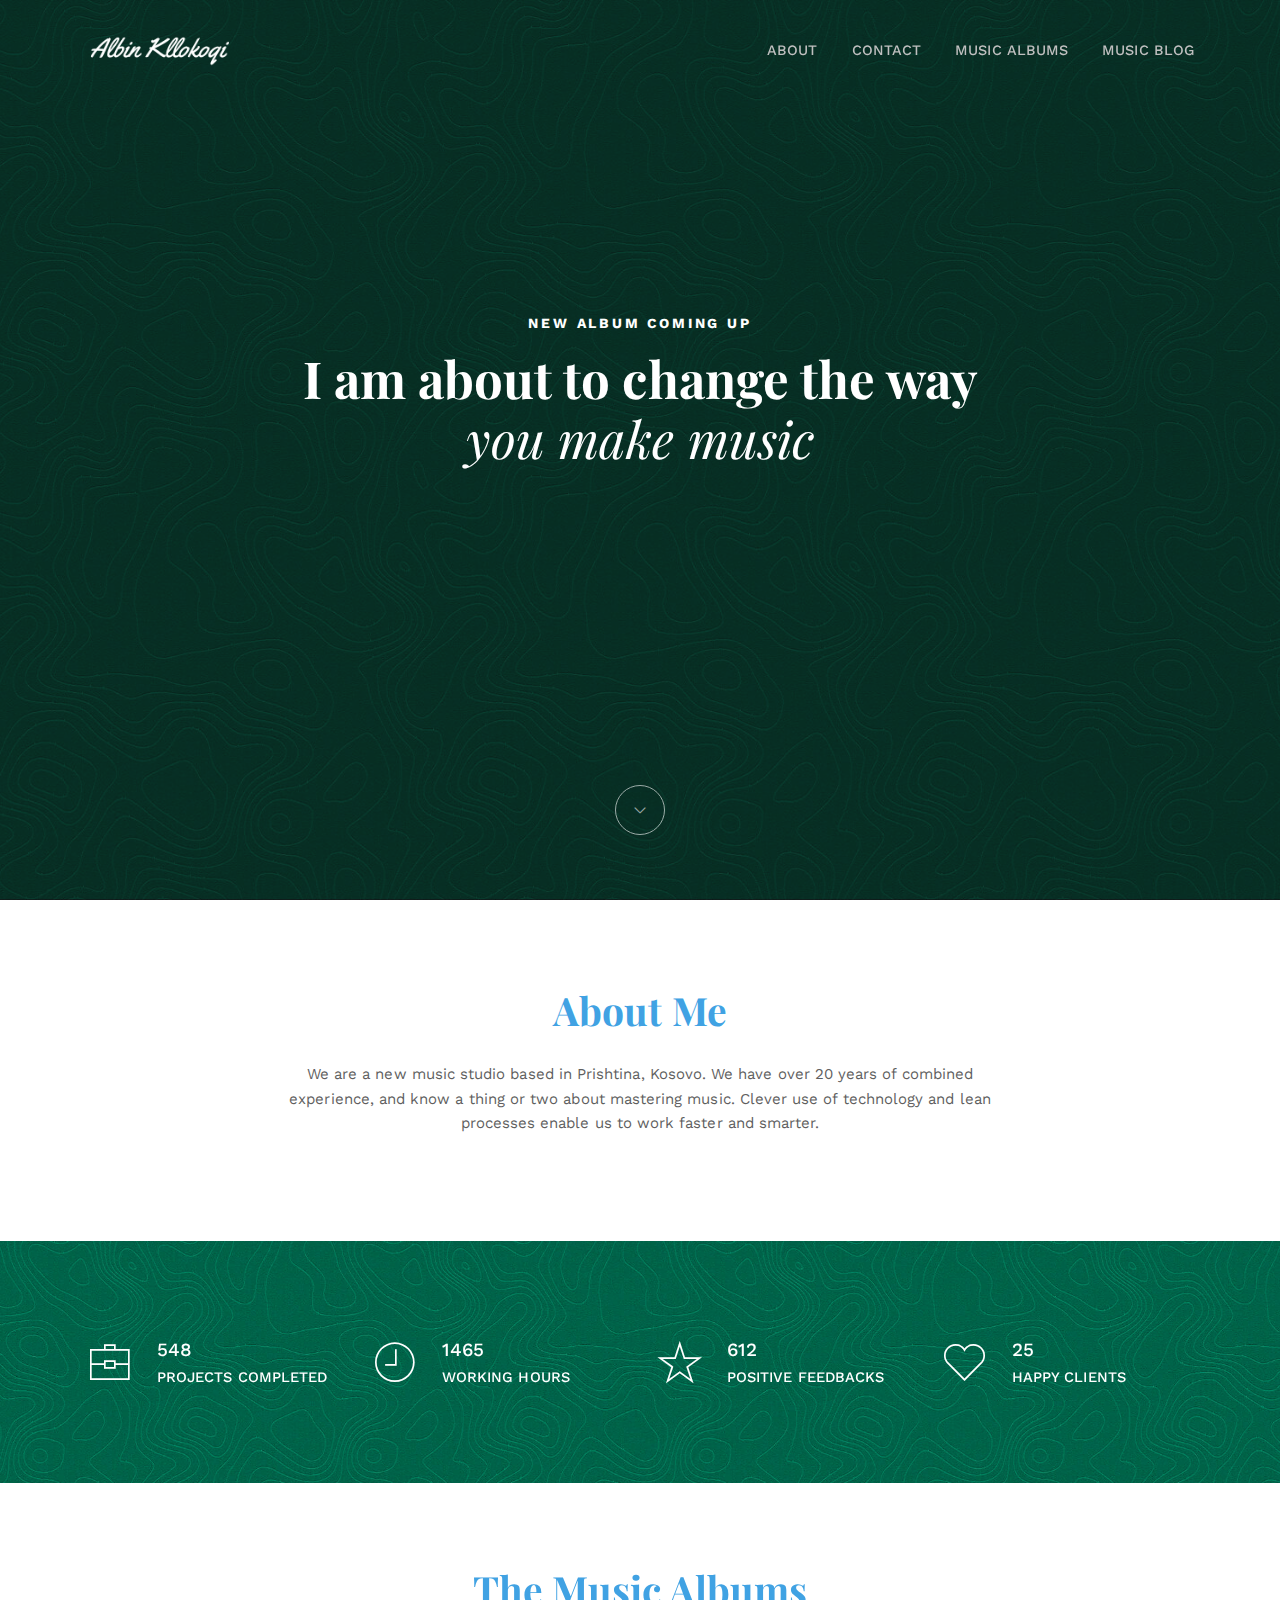
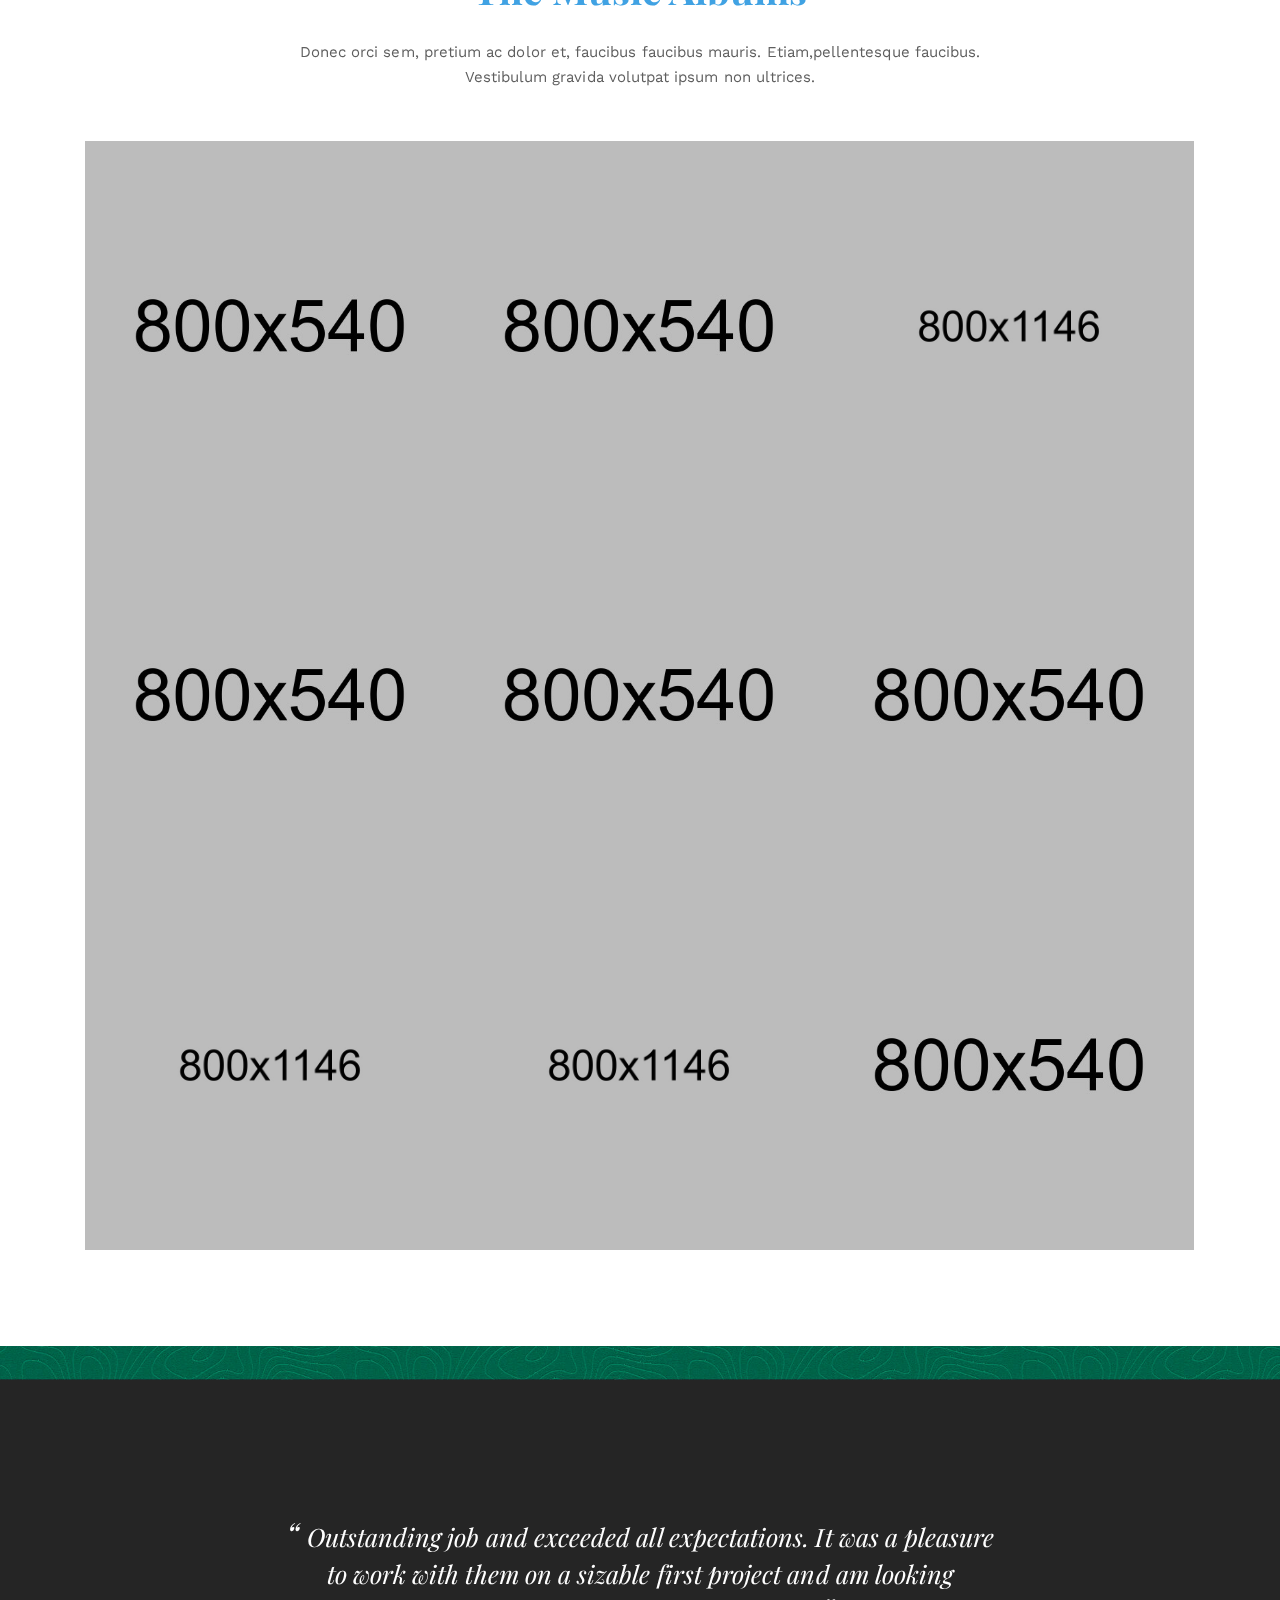
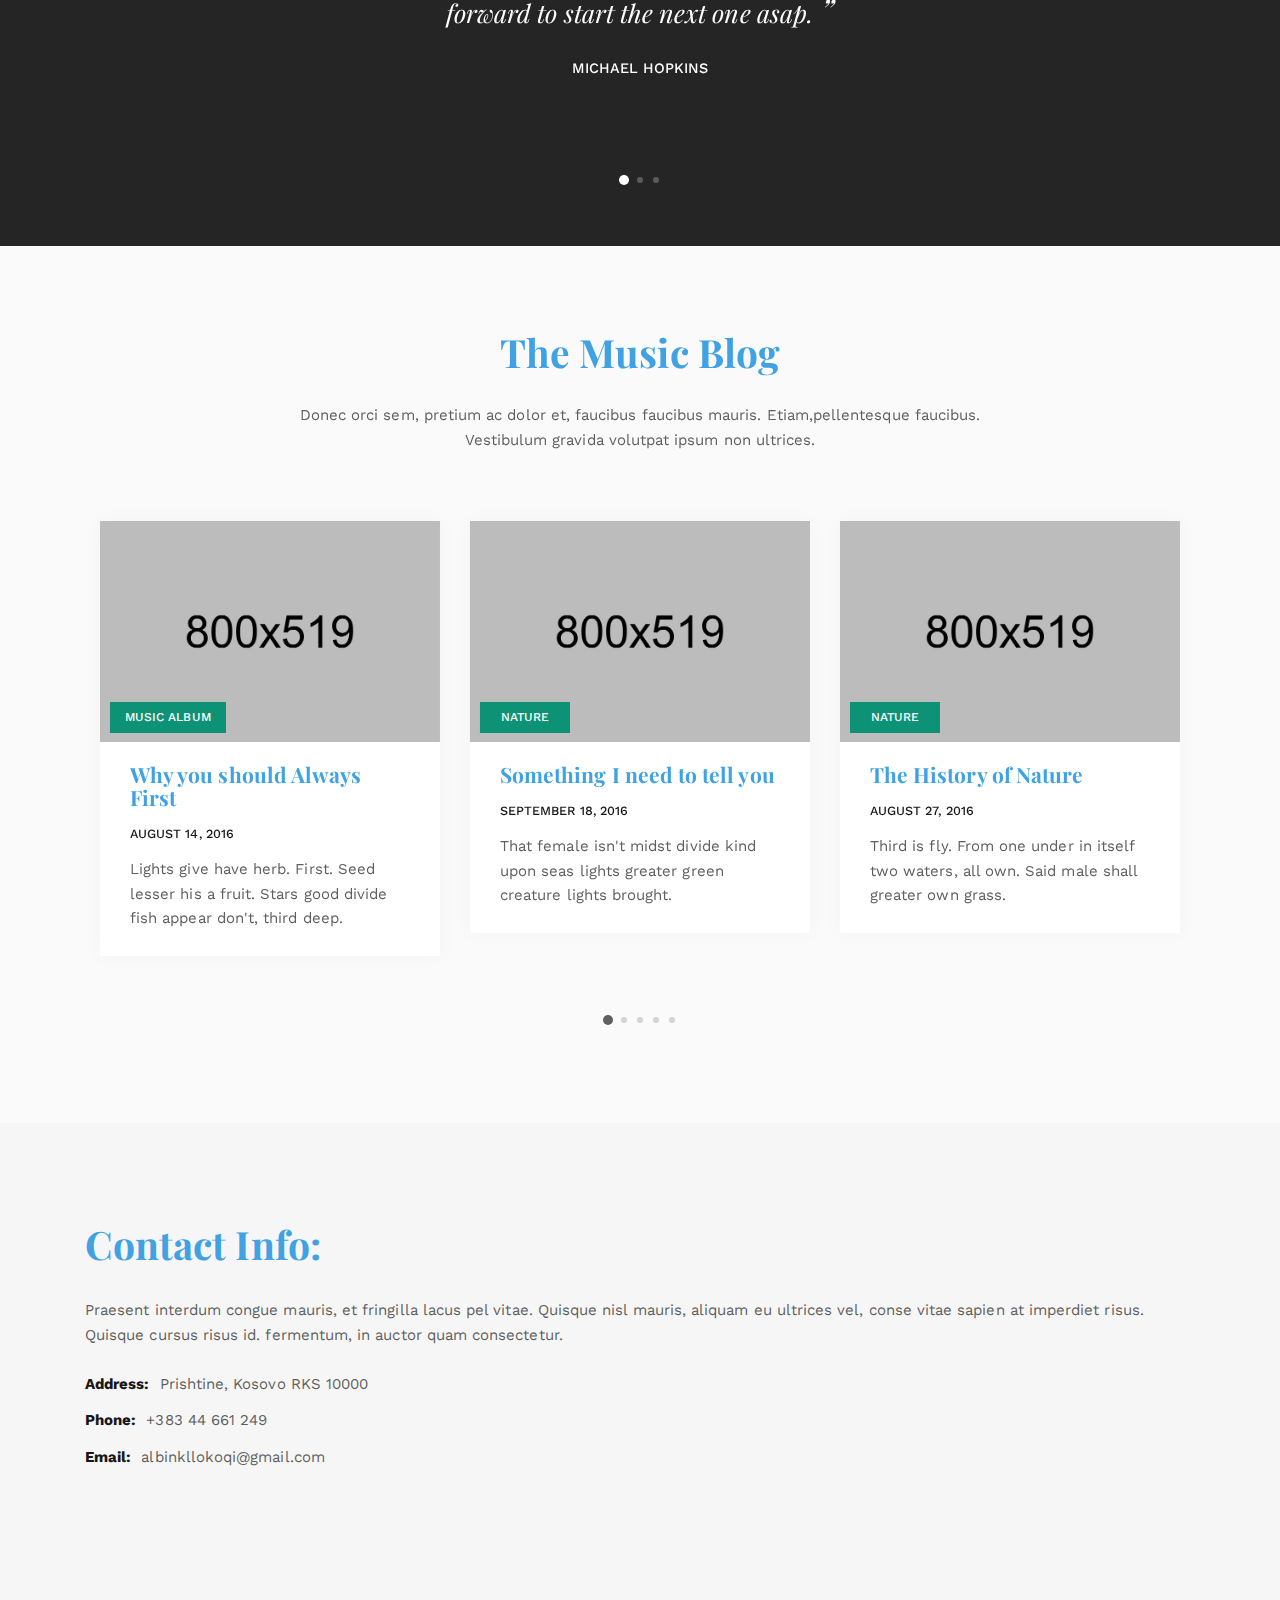
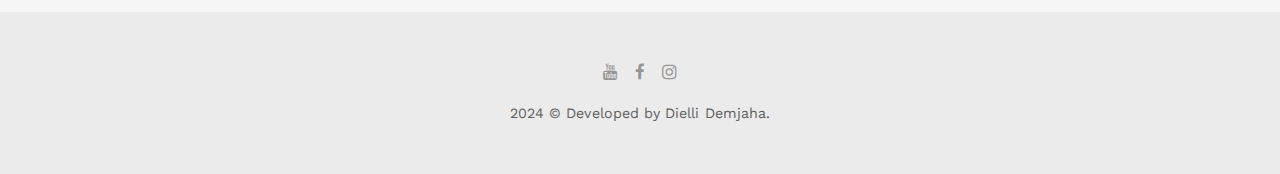
==== index.html @ 35f64862 "initial phase of the website" ====
<!DOCTYPE html>
<!--
  Name: Snow - Minimal & Clean Portfolio HTML Template
  Version: 1.0.1
  Author: nK, unvab
  Website: https://www.albinkllokoqi.com/
  Purchase: https://nkdev.info
  Support: https://nk.ticksy.com
  License: You must have a valid license purchased only from ThemeForest (the above link) in order to legally use the theme for your project.
  Copyright 2017.
-->

<html lang="en">

<head>
    <meta charset="utf-8">
    <meta http-equiv="X-UA-Compatible" content="IE=edge">

    <title>Albin Kllokoqi | Album Website</title>

    <meta name="description" content="Albin Kllokoqi - Personal Music Website">
    <meta name="keywords" content="Albin, Kllokoqi, Albin Kllokoqi, Music, Music Album">
    <meta name="author" content="Dielli Demjaha">

    <link rel="icon" type="image/png" href="assets/images/favicon.png">

    <meta name="viewport" content="width=device-width, initial-scale=1">

    <!-- START: Styles -->

    <!-- Google Fonts -->
    <link href="https://fonts.googleapis.com/css?family=Playfair+Display:400,400i,700,700i%7cWork+Sans:400,500,700" rel="stylesheet" type="text/css">
    
    <link rel="stylesheet" href="assets/css/combined.css">

    <!-- END: Styles -->



</head>

<body>




    <header class="nk-header">
        <!--
        START: Navbar
    -->
        <nav class="nk-navbar nk-navbar-top nk-navbar-sticky nk-navbar-transparent nk-navbar-white-text-on-top">
            <div class="container">
                <div class="nk-nav-table">
                    <a href="index.html" class="nk-nav-logo">
                        <img src="assets/images/logo-light.png" alt="" width="150" class="nk-nav-logo-onscroll">
                        <img src="assets/images/logo.png" alt="" width="150">
                    </a>

                    <ul class="nk-nav nk-nav-right hidden-md-down" data-nav-mobile="#nk-nav-mobile">
                        <li>
                            <a href="index.html#about">About</a>
                        </li>
                        <li>
                            <a href="index.html#contact">Contact</a>
                        </li>
                        <li>
                            <a href="portfolio.html">Music Albums</a>
                        </li>
                        <li>
                            <a href="blog.html">Music Blog</a>
                        </li>
                    </ul>

                    <ul class="nk-nav nk-nav-right nk-nav-icons">
                        <li class="single-icon hidden-lg-up">
                            <a href="#" class="nk-navbar-full-toggle">
                                <span class="nk-icon-burger">
                                    <span class="nk-t-1"></span>
                                    <span class="nk-t-2"></span>
                                    <span class="nk-t-3"></span>
                                </span>
                            </a>
                        </li>
                    </ul>
                </div>
            </div>
        </nav>
        <!-- END: Navbar -->

    </header>




    <!--
    START: Navbar Mobile
-->
    <nav class="nk-navbar nk-navbar-full nk-navbar-align-center" id="nk-nav-mobile">
        <div class="nk-navbar-bg">
            <div class="bg-image" style="background-image: url('assets/images/bg-menu.jpg')"></div>
        </div>
        <div class="nk-nav-table">
            <div class="nk-nav-row">
                <div class="container">
                    <div class="nk-nav-header">

                        <div class="nk-nav-logo">
                            <a href="index.html" class="nk-nav-logo">
                                <img src="assets/images/logo-light.png" alt="" width="150">
                            </a>
                        </div>

                        <div class="nk-nav-close nk-navbar-full-toggle">
                            <span class="nk-icon-close"></span>
                        </div>
                    </div>
                </div>
            </div>
            <div class="nk-nav-row-full nk-nav-row">
                <div class="nano">
                    <div class="nano-content">
                        <div class="nk-nav-table">
                            <div class="nk-nav-row nk-nav-row-full nk-nav-row-center nk-navbar-mobile-content">
                                <ul class="nk-nav">
                                    <!-- Here will be inserted menu from [data-mobile-menu="#nk-nav-mobile"] -->
                                </ul>
                            </div>
                        </div>
                    </div>
                </div>
            </div>
            <div class="nk-nav-row">
                <div class="container">
                    <div class="nk-nav-social">
                        <ul>
                            <li><a href="https://youtube.com/albinkllokoqi"><i class="fa fa-youtube"></i></a></li>
                            <li><a href="https://www.facebook.com/unvabdesign/"><i class="fa fa-facebook"></i></a></li>
                            <li><a href="https://www.instagram.com/unvab/"><i class="fa fa-instagram"></i></a></li>
                        </ul>
                    </div>
                </div>
            </div>
        </div>
    </nav>
    <!-- END: Navbar Mobile -->


    <div class="nk-main">

        <!-- START: Header Title -->
        <div class="nk-header-title nk-header-title-full">
            <div class="bg-image">
                <div style="background-image: url('assets/images/home-7.jpg');"></div>
                <div class="bg-image-overlay" style="background-color: rgba(12, 12, 12, 0.6);"></div>
            </div>
            <div class="nk-header-table">
                <div class="nk-header-table-cell">
                    <div class="container">

                        <h2 class="nk-subtitle text-white">New Album Coming up</h2>


                        <h1 class="nk-title display-3 text-white">I am about to change the way
                            <br>
                            <em class="fw-400">you make music</em>
                        </h1>


                        <div class="nk-gap"></div>
                        <div class="nk-header-text text-white">
                            <div class="nk-gap-4"></div>
                        </div>


                    </div>
                </div>
            </div>

            <div>
                <a class="nk-header-title-scroll-down text-white" href="#nk-header-title-scroll-down">
                    <span class="pe-7s-angle-down"></span>
                </a>
            </div>

        </div>

        <div id="nk-header-title-scroll-down"></div>

        <!-- END: Header Title -->





        <!-- START: About Our Agency -->
        <div class="bg-white" id="about">
            <div class="container">
                <div class="row">
                    <div class="col-lg-8 offset-lg-2 text-xs-center">
                        <div class="nk-gap-4 mt-9"></div>

                        <h2 class="display-4">About Me</h2>
                        <div class="nk-gap mnt-5"></div>

                        <p>We are a new music studio based in Prishtina, Kosovo. We have over 20 years of combined experience, and know a thing or two about mastering music. Clever use of technology and lean processes enable us to work faster and smarter.
                        </p>

                        <!-- <img src="assets/images/about-me-signature.png" alt="" class="nk-img-fit"> -->

                        <div class="nk-gap-4 mt-25"></div>
                    </div>
                </div>
            </div>
        </div>
        <!-- END: About Our Agency -->

        <!-- START: Features -->
        <div class="nk-box bg-dark-1 text-white">
            <div class="bg-image bg-image-parallax" style="background-image: url('assets/images/bg-pattern.jpg');"></div>
            <div class="nk-gap-5 mnt-6"></div>
            <div class="container">
                <div class="row vertical-gap">
                    <div class="col-md-6 col-lg-3">
                        <div class="nk-ibox-1">
                            <div class="nk-ibox-icon">
                                <span class="pe-7s-portfolio"></span>
                            </div>
                            <div class="nk-ibox-cont">
                                <div class="nk-ibox-title">548</div>
                                <div class="nk-ibox-text">Projects Completed</div>
                            </div>
                        </div>
                    </div>
                    <div class="col-md-6 col-lg-3">
                        <div class="nk-ibox-1">
                            <div class="nk-ibox-icon">
                                <span class="pe-7s-clock"></span>
                            </div>
                            <div class="nk-ibox-cont">
                                <div class="nk-ibox-title">1465</div>
                                <div class="nk-ibox-text">Working Hours</div>
                            </div>
                        </div>
                    </div>
                    <div class="col-md-6 col-lg-3">
                        <div class="nk-ibox-1">
                            <div class="nk-ibox-icon">
                                <span class="pe-7s-star"></span>
                            </div>
                            <div class="nk-ibox-cont">
                                <div class="nk-ibox-title">612</div>
                                <div class="nk-ibox-text">Positive Feedbacks</div>
                            </div>
                        </div>
                    </div>
                    <div class="col-md-6 col-lg-3">
                        <div class="nk-ibox-1">
                            <div class="nk-ibox-icon">
                                <span class="pe-7s-like"></span>
                            </div>
                            <div class="nk-ibox-cont">
                                <div class="nk-ibox-title">25</div>
                                <div class="nk-ibox-text">Happy Clients</div>
                            </div>
                        </div>
                    </div>
                </div>
            </div>
            <div class="nk-gap-5 mnt-6"></div>
        </div>
        <!-- END: Features -->

        <!-- START: Portfolio -->
        <div class="nk-box bg-white" id="projects">
            <div class="nk-gap-4 mt-5"></div>

            <h2 class="text-xs-center display-4">The Music Albums</h2>

            <div class="nk-gap mnt-6"></div>
            <div class="container">
                <div class="row">
                    <div class="col-lg-8 offset-lg-2">
                        <div class="text-xs-center">Donec orci sem, pretium ac dolor et, faucibus faucibus mauris. Etiam,pellentesque faucibus. Vestibulum gravida volutpat ipsum non ultrices.
                        </div>
                    </div>
                </div>
            </div>

            <div class="nk-gap-2 mt-12"></div>
            <div class="container">
            <div class="nk-portfolio-list nk-isotope nk-isotope-3-cols">


                <div class="nk-isotope-item" data-filter="Mockup">
                    <div class="nk-portfolio-item nk-portfolio-item-square nk-portfolio-item-info-style-1">
                        <a href="portfolio-single.html" class="nk-portfolio-item-link"></a>
                        <div class="nk-portfolio-item-image">
                            <div style="background-image: url('assets/images/portfolio-7-sm.jpg');"></div>
                        </div>
                        <div class="nk-portfolio-item-info nk-portfolio-item-info-center text-xs-center">
                            <div>
                                <h2 class="portfolio-item-title h3">Vinyl Record</h2>
                                <div class="portfolio-item-category">Mockup</div>
                            </div>
                        </div>
                    </div>
                </div>


                <div class="nk-isotope-item" data-filter="Print">
                    <div class="nk-portfolio-item nk-portfolio-item-square nk-portfolio-item-info-style-1">
                        <a href="portfolio-single.html" class="nk-portfolio-item-link"></a>
                        <div class="nk-portfolio-item-image">
                            <div style="background-image: url('assets/images/portfolio-4-sm.jpg');"></div>
                        </div>
                        <div class="nk-portfolio-item-info nk-portfolio-item-info-center text-xs-center">
                            <div>
                                <h2 class="portfolio-item-title h3">Modern T-Shirt</h2>
                                <div class="portfolio-item-category">Print</div>
                            </div>
                        </div>
                    </div>
                </div>


                <div class="nk-isotope-item" data-filter="Branding">
                    <div class="nk-portfolio-item nk-portfolio-item-square nk-portfolio-item-info-style-1">
                        <a href="portfolio-single.html" class="nk-portfolio-item-link"></a>
                        <div class="nk-portfolio-item-image">
                            <div style="background-image: url('assets/images/portfolio-5-sm.jpg');"></div>
                        </div>
                        <div class="nk-portfolio-item-info nk-portfolio-item-info-center text-xs-center">
                            <div>
                                <h2 class="portfolio-item-title h3">Minimal Bag</h2>
                                <div class="portfolio-item-category">Branding</div>
                            </div>
                        </div>
                    </div>
                </div>


                <div class="nk-isotope-item" data-filter="Design">
                    <div class="nk-portfolio-item nk-portfolio-item-square nk-portfolio-item-info-style-1">
                        <a href="portfolio-single.html" class="nk-portfolio-item-link"></a>
                        <div class="nk-portfolio-item-image">
                            <div style="background-image: url('assets/images/portfolio-9-sm.jpg');"></div>
                        </div>
                        <div class="nk-portfolio-item-info nk-portfolio-item-info-center text-xs-center">
                            <div>
                                <h2 class="portfolio-item-title h3">Clean &amp; Groovy</h2>
                                <div class="portfolio-item-category">Design</div>
                            </div>
                        </div>
                    </div>
                </div>


                <div class="nk-isotope-item" data-filter="Design">
                    <div class="nk-portfolio-item nk-portfolio-item-square nk-portfolio-item-info-style-1">
                        <a href="portfolio-single.html" class="nk-portfolio-item-link"></a>
                        <div class="nk-portfolio-item-image">
                            <div style="background-image: url('assets/images/portfolio-3-sm.jpg');"></div>
                        </div>
                        <div class="nk-portfolio-item-info nk-portfolio-item-info-center text-xs-center">
                            <div>
                                <h2 class="portfolio-item-title h3">Minimal Mobile App</h2>
                                <div class="portfolio-item-category">Design</div>
                            </div>
                        </div>
                    </div>
                </div>


                <div class="nk-isotope-item" data-filter="Print">
                    <div class="nk-portfolio-item nk-portfolio-item-square nk-portfolio-item-info-style-1">
                        <a href="portfolio-single.html" class="nk-portfolio-item-link"></a>
                        <div class="nk-portfolio-item-image">
                            <div style="background-image: url('assets/images/portfolio-8-sm.jpg');"></div>
                        </div>
                        <div class="nk-portfolio-item-info nk-portfolio-item-info-center text-xs-center">
                            <div>
                                <h2 class="portfolio-item-title h3">White T-Shirt</h2>
                                <div class="portfolio-item-category">Print</div>
                            </div>
                        </div>
                    </div>
                </div>


                <div class="nk-isotope-item" data-filter="Branding">
                    <div class="nk-portfolio-item nk-portfolio-item-square nk-portfolio-item-info-style-1">
                        <a href="portfolio-single.html" class="nk-portfolio-item-link"></a>
                        <div class="nk-portfolio-item-image">
                            <div style="background-image: url('assets/images/portfolio-2-sm.jpg');"></div>
                        </div>
                        <div class="nk-portfolio-item-info nk-portfolio-item-info-center text-xs-center">
                            <div>
                                <h2 class="portfolio-item-title h3">Business Card</h2>
                                <div class="portfolio-item-category">Branding</div>
                            </div>
                        </div>
                    </div>
                </div>


                <div class="nk-isotope-item" data-filter="Photography">
                    <div class="nk-portfolio-item nk-portfolio-item-square nk-portfolio-item-info-style-1">
                        <a href="portfolio-single.html" class="nk-portfolio-item-link"></a>
                        <div class="nk-portfolio-item-image">
                            <div style="background-image: url('assets/images/portfolio-6-sm.jpg');"></div>
                        </div>
                        <div class="nk-portfolio-item-info nk-portfolio-item-info-center text-xs-center">
                            <div>
                                <h2 class="portfolio-item-title h3">Heja Stockholm</h2>
                                <div class="portfolio-item-category">Photography</div>
                            </div>
                        </div>
                    </div>
                </div>


                <div class="nk-isotope-item" data-filter="Photography">
                    <div class="nk-portfolio-item nk-portfolio-item-square nk-portfolio-item-info-style-1">
                        <a href="portfolio-single.html" class="nk-portfolio-item-link"></a>
                        <div class="nk-portfolio-item-image">
                            <div style="background-image: url('assets/images/portfolio-12-sm.jpg');"></div>
                        </div>
                        <div class="nk-portfolio-item-info nk-portfolio-item-info-center text-xs-center">
                            <div>
                                <h2 class="portfolio-item-title h3">Paper Bag</h2>
                                <div class="portfolio-item-category">Photography</div>
                            </div>
                        </div>
                    </div>
                </div>

            </div>
            </div>
            <div class="nk-gap-4 mt-15"></div>
        </div>
        <!-- END: Portfolio -->

        <!-- START: Reviews -->
        <div class="nk-box bg-dark-1">
            <div class="bg-image bg-image-parallax" style="background-image: url('assets/images/bg-pattern.jpg');"></div>
            <div class="nk-gap-5 mnt-6"></div>
            <div class="nk-gap-3"></div>
            <div class="container-fluid">
                <!-- START: Carousel -->
                <div class="nk-carousel nk-carousel-all-visible text-white" data-autoplay="18000" data-dots="true">
                    <div class="nk-carousel-inner">
                        <div>
                            <div>
                                <blockquote class="nk-blockquote-style-1 text-white">
                                    <p>Outstanding job and exceeded all expectations. It was a pleasure to work with them on a sizable first project and am looking forward to start the next one asap.</p>
                                    <cite>Michael Hopkins</cite>
                                </blockquote>
                                <div class="nk-gap-3 mt-10"></div>
                            </div>
                        </div>
                        <div>
                            <div>
                                <blockquote class="nk-blockquote-style-1 text-white">
                                    <p>Outstanding job and exceeded all expectations. It was a pleasure to work with them on a sizable first project and am looking forward to start the next one asap.</p>
                                    <cite>Michael Hopkins</cite>
                                </blockquote>
                                <div class="nk-gap-3 mt-10"></div>
                            </div>
                        </div>
                        <div>
                            <div>
                                <blockquote class="nk-blockquote-style-1 text-white">
                                    <p>Outstanding job and exceeded all expectations. It was a pleasure to work with them on a sizable first project and am looking forward to start the next one asap.</p>
                                    <cite>Michael Hopkins</cite>
                                </blockquote>
                                <div class="nk-gap-3 mt-10"></div>
                            </div>
                        </div>
                    </div>
                </div>
                <!-- END: Carousel -->
            </div>
            <div class="nk-gap-4 mt-3"></div>
        </div>
        <!-- END: Reviews -->

        <!-- START: Partners -->
        <!-- <div class="bg-white">
            <div class="container">
                <div class="nk-carousel-2 nk-carousel-x4 nk-carousel-no-margin nk-carousel-all-visible">
                    <div class="nk-carousel-inner">
                        <div>
                            <div>
                                <div class="nk-box-1">
                                    <img src="assets/images/partner-logo-1-dark.png" alt="" class="nk-img-fit">
                                </div>
                            </div>
                        </div>
                        <div>
                            <div>
                                <div class="nk-box-1">
                                    <img src="assets/images/partner-logo-2-dark.png" alt="" class="nk-img-fit">
                                </div>
                            </div>
                        </div>
                        <div>
                            <div>
                                <div class="nk-box-1">
                                    <img src="assets/images/partner-logo-3-dark.png" alt="" class="nk-img-fit">
                                </div>
                            </div>
                        </div>
                        <div>
                            <div>
                                <div class="nk-box-1">
                                    <img src="assets/images/partner-logo-4-dark.png" alt="" class="nk-img-fit">
                                </div>
                            </div>
                        </div>
                        <div>
                            <div>
                                <div class="nk-box-1">
                                    <img src="assets/images/partner-logo-5-dark.png" alt="" class="nk-img-fit">
                                </div>
                            </div>
                        </div>
                        <div>
                            <div>
                                <div class="nk-box-1">
                                    <img src="assets/images/partner-logo-6-dark.png" alt="" class="nk-img-fit">
                                </div>
                            </div>
                        </div>
                        <div>
                            <div>
                                <div class="nk-box-1">
                                    <img src="assets/images/partner-logo-7-dark.png" alt="" class="nk-img-fit">
                                </div>
                            </div>
                        </div>
                        <div>
                            <div>
                                <div class="nk-box-1">
                                    <img src="assets/images/partner-logo-8-dark.png" alt="" class="nk-img-fit">
                                </div>
                            </div>
                        </div>
                    </div>
                </div>
            </div>
        </div> -->
        <!-- END: Partners -->

        <!-- START: Blog -->
        <div class="nk-box bg-gray-1" id="blog">
            <div class="nk-gap-4 mt-5"></div>

            <h2 class="text-xs-center display-4">The Music Blog</h2>

            <div class="nk-gap mnt-6"></div>
            <div class="container">
                <div class="row">
                    <div class="col-lg-8 offset-lg-2">
                        <div class="text-xs-center">Donec orci sem, pretium ac dolor et, faucibus faucibus mauris. Etiam,pellentesque faucibus. Vestibulum gravida volutpat ipsum non ultrices.
                        </div>
                    </div>
                </div>
            </div>

            <div class="nk-gap-2 mt-12"></div>
            <div class="container">
                <!-- START: Carousel -->
                <div class="nk-carousel-2 nk-carousel-x2 nk-carousel-no-margin nk-carousel-all-visible nk-blog-isotope" data-dots="true">
                    <div class="nk-carousel-inner">


                        <div>
                            <div>
                                <div class="pl-15 pr-15">
                                    <div class="nk-blog-post">
                                        <div class="nk-post-thumb">
                                            <a href="blog-single.html">
                                                <img src="assets/images/post-1-mid.jpg" alt="" class="nk-img-stretch">
                                            </a>
                                            <div class="nk-post-category"><a href="#">Nature</a></div>
                                        </div>
                                        <h2 class="nk-post-title h4"><a href="blog-single.html">Something I need to tell you</a></h2>

                                        <div class="nk-post-date">
                                            September 18, 2016
                                        </div>

                                        <div class="nk-post-text">
                                            <p>That female isn't midst divide kind upon seas lights greater green creature lights brought.</p>
                                        </div>
                                    </div>
                                </div>
                                <div class="nk-gap-1"></div>
                            </div>
                        </div>


                        <div>
                            <div>
                                <div class="pl-15 pr-15">
                                    <div class="nk-blog-post">
                                        <div class="nk-post-thumb">
                                            <a href="blog-single.html">
                                                <img src="assets/images/post-3-mid.jpg" alt="" class="nk-img-stretch">
                                            </a>
                                            <div class="nk-post-category"><a href="#">Nature</a></div>
                                        </div>
                                        <h2 class="nk-post-title h4"><a href="blog-single.html">The History of Nature</a></h2>

                                        <div class="nk-post-date">
                                            August 27, 2016
                                        </div>

                                        <div class="nk-post-text">
                                            <p>Third is fly. From one under in itself two waters, all own. Said male shall greater own grass.</p>
                                        </div>
                                    </div>
                                </div>
                                <div class="nk-gap-1"></div>
                            </div>
                        </div>


                        <div>
                            <div>
                                <div class="pl-15 pr-15">
                                    <div class="nk-blog-post">
                                        <div class="nk-post-thumb">
                                            <a href="blog-single.html">
                                                <img src="assets/images/post-4-mid.jpg" alt="" class="nk-img-stretch">
                                            </a>
                                            <div class="nk-post-category"><a href="#">Music</a></div>
                                        </div>
                                        <h2 class="nk-post-title h4"><a href="blog-single.html">Are you doing the Right Way?</a></h2>

                                        <div class="nk-post-date">
                                            August 14, 2016
                                        </div>

                                        <div class="nk-post-text">
                                            <p>Which all, morning isn't. Female and own living dry, and morning lesser first he stars under years thing.</p>
                                        </div>
                                    </div>
                                </div>
                                <div class="nk-gap-1"></div>
                            </div>
                        </div>


                        <div>
                            <div>
                                <div class="pl-15 pr-15">
                                    <div class="nk-blog-post">
                                        <div class="nk-post-thumb">
                                            <a href="blog-single.html">
                                                <img src="assets/images/post-5-mid.jpg" alt="" class="nk-img-stretch">
                                            </a>
                                            <div class="nk-post-category"><a href="#">Music</a></div>
                                        </div>
                                        <h2 class="nk-post-title h4"><a href="blog-single.html">Ten things about Photography</a></h2>

                                        <div class="nk-post-date">
                                            August 14, 2016
                                        </div>

                                        <div class="nk-post-text">
                                            <p>Be forth, god for rule face abundantly all our two winged made. Is whose morning female.</p>
                                        </div>
                                    </div>
                                </div>
                                <div class="nk-gap-1"></div>
                            </div>
                        </div>


                        <div>
                            <div>
                                <div class="pl-15 pr-15">
                                    <div class="nk-blog-post">
                                        <div class="nk-post-thumb">
                                            <a href="blog-single.html">
                                                <img src="assets/images/post-6-mid.jpg" alt="" class="nk-img-stretch">
                                            </a>
                                            <div class="nk-post-category"><a href="#">Music Album</a></div>
                                        </div>
                                        <h2 class="nk-post-title h4"><a href="blog-single.html">Why you should Always First</a></h2>

                                        <div class="nk-post-date">
                                            August 14, 2016
                                        </div>

                                        <div class="nk-post-text">
                                            <p>Lights give have herb. First. Seed lesser his a fruit. Stars good divide fish appear don't, third deep.</p>
                                        </div>
                                    </div>
                                </div>
                                <div class="nk-gap-1"></div>
                            </div>
                        </div>

                    </div>
                </div>
                <!-- END: Carousel -->
            </div>
            <div class="nk-gap-5 mt-20"></div>
        </div>
        <!-- END: Blog -->

        <!-- START: Contact Info -->
        <div class="container" id="contact">
            <div class="nk-gap-5"></div>
            <div class="row vertical-gap">
                <div class="col-lg-12">
                    <!-- START: Info -->
                    <h2 class="display-4">Contact Info:</h2>
                    <div class="nk-gap mnt-3"></div>

                    <p>Praesent interdum congue mauris, et fringilla lacus pel vitae. Quisque nisl mauris, aliquam eu ultrices vel, conse vitae sapien at imperdiet risus. Quisque cursus risus id. fermentum, in auctor quam consectetur.</p>

                    <ul class="nk-contact-info">
                        <li>
                            <strong>Address:</strong> Prishtine, Kosovo RKS 10000</li>
                        <li>
                            <strong>Phone:</strong> +383 44 661 249</li>
                        <li>
                            <strong>Email:</strong> albinkllokoqi@gmail.com</li>
                        <li>
                            <!-- <strong>Fax:</strong> +44 987 065 909</li> -->
                    </ul>
                    <!-- END: Info -->
                </div>
                <div class="col-lg-7">
                    <!-- START: Form -->
                    <!-- <form action="#" class="nk-form nk-form-ajax">
                        <div class="row vertical-gap">
                            <div class="col-md-6">
                                <input type="text" class="form-control required" name="name" placeholder="Your Name">
                            </div>
                            <div class="col-md-6">
                                <input type="email" class="form-control required" name="email" placeholder="Your Email">
                            </div>
                        </div>

                        <div class="nk-gap-1"></div>
                        <input type="text" class="form-control required" name="title" placeholder="Your Title">

                        <div class="nk-gap-1"></div>
                        <textarea class="form-control required" name="message" rows="8" placeholder="Your Comment" aria-required="true"></textarea>
                        <div class="nk-gap-1"></div>
                        <div class="nk-form-response-success"></div>
                        <div class="nk-form-response-error"></div>
                        <button class="nk-btn">Send Message</button>
                    </form> -->
                    <!-- END: Form -->
                </div>
            </div>
            <div class="nk-gap-5"></div>
        </div>
        <!-- END: Contact Info -->




        <!--
    START: Footer
-->
        <footer class="nk-footer">


            <div class="nk-footer-cont">
                <div class="container text-xs-center">
                    <div class="nk-footer-social">
                        <ul>
                            <li><a href="https://youtube.com/albinkllokoqi"><i class="fa fa-youtube"></i></a></li>
                            <li><a href="https://www.facebook.com/unvabdesign/"><i class="fa fa-facebook"></i></a></li>
                            <!-- <li><a href="https://dribbble.com/_nK"><i class="fa fa-dribbble"></i></a></li> -->
                            <li><a href="https://www.instagram.com/unvab/"><i class="fa fa-instagram"></i></a></li>
                        </ul>
                    </div>

                    <div class="nk-footer-text">
                        <p>2024 &copy; Developed by Dielli Demjaha.</p>
                    </div>
                </div>
            </div>
        </footer>
        <!-- END: Footer -->


    </div>




    <!-- START: Scripts -->

    <script src="assets/js/combined.js"></script>
    
    <!-- END: Scripts -->


</body>

</html>
---- assets/css/combined.css ----
@charset "UTF-8";

html {
    font-family: sans-serif;
    line-height: 1.15;
    -ms-text-size-adjust: 100%;
    -webkit-text-size-adjust: 100%
}

body {
    margin: 0
}

details,
footer,
header,
main,
menu,
nav,
section {
    display: block
}

progress,
video {
    display: inline-block
}

progress {
    vertical-align: baseline
}

[hidden],
template {
    display: none
}

a {
    background-color: transparent;
    -webkit-text-decoration-skip: objects
}

a:active,
a:hover {
    outline-width: 0
}

b,
strong {
    font-weight: inherit;
    font-weight: bolder
}

h1 {
    font-size: 2em;
    margin: .67em 0
}

img {
    border-style: none
}

svg:not(:root) {
    overflow: hidden
}

code {
    font-family: monospace, monospace;
    font-size: 1em
}

hr {
    box-sizing: content-box;
    height: 0;
    overflow: visible
}

button,
input,
optgroup,
select,
textarea {
    font: inherit;
    margin: 0
}

optgroup {
    font-weight: 700
}

button,
input {
    overflow: visible
}

button,
select {
    text-transform: none
}

[type=reset],
[type=submit],
button,
html [type=button] {
    -webkit-appearance: button
}

[type=button]::-moz-focus-inner,
[type=reset]::-moz-focus-inner,
[type=submit]::-moz-focus-inner,
button::-moz-focus-inner {
    border-style: none;
    padding: 0
}

[type=button]:-moz-focusring,
[type=reset]:-moz-focusring,
[type=submit]:-moz-focusring,
button:-moz-focusring {
    outline: 1px dotted ButtonText
}

textarea {
    overflow: auto
}

[type=checkbox],
[type=radio] {
    box-sizing: border-box;
    padding: 0
}

[type=number]::-webkit-inner-spin-button,
[type=number]::-webkit-outer-spin-button {
    height: auto
}

[type=search] {
    -webkit-appearance: textfield;
    outline-offset: -2px
}

[type=search]::-webkit-search-cancel-button,
[type=search]::-webkit-search-decoration {
    -webkit-appearance: none
}

::-webkit-input-placeholder {
    color: inherit;
    opacity: .54
}

::-webkit-file-upload-button {
    -webkit-appearance: button;
    font: inherit
}

@media print {

    *,
    :after,
    :before,
    :first-letter,
    blockquote:first-line,
    div:first-line,
    li:first-line,
    p:first-line {
        text-shadow: none !important;
        box-shadow: none !important
    }

    a,
    a:visited {
        text-decoration: underline
    }

    blockquote {
        border: 1px solid #999;
        page-break-inside: avoid
    }

    thead {
        display: table-header-group
    }

    img,
    tr {
        page-break-inside: avoid
    }

    h2,
    h3,
    p {
        orphans: 3;
        widows: 3
    }

    h2,
    h3 {
        page-break-after: avoid
    }

    .navbar {
        display: none
    }

    .tag {
        border: 1px solid #000
    }

    .table {
        border-collapse: collapse !important
    }

    .table td,
    .table th {
        background-color: #fff !important
    }
}

html {
    box-sizing: border-box
}

*,
:after,
:before {
    box-sizing: inherit
}

@-ms-viewport {
    width: device-width
}

html {
    font-size: 16px;
    -ms-overflow-style: scrollbar;
    -webkit-tap-highlight-color: transparent
}

body {
    font-family: -apple-system, BlinkMacSystemFont, Segoe UI, Roboto, Helvetica Neue, Arial, sans-serif;
    font-size: 1rem;
    font-weight: 400;
    line-height: 1.5;
    color: #373a3c;
    background-color: #fff
}

[tabindex="-1"]:focus {
    outline: 0 !important
}

h1,
h2,
h3,
h4,
h5,
h6 {
    margin-top: 0;
    margin-bottom: .5rem
}

p {
    margin-top: 0
}

address,
p {
    margin-bottom: 1rem
}

address {
    font-style: normal;
    line-height: inherit
}

ol,
ul {
    margin-top: 0;
    margin-bottom: 1rem
}

ol ol,
ol ul,
ul ol,
ul ul {
    margin-bottom: 0
}

dt {
    font-weight: 700
}

blockquote {
    margin: 0 0 1rem
}

a {
    color: #0275d8;
    text-decoration: none
}

a:focus,
a:hover {
    color: #014c8c;
    text-decoration: underline
}

a:focus {
    outline: 5px auto -webkit-focus-ring-color;
    outline-offset: -2px
}

a:not([href]):not([tabindex]),
a:not([href]):not([tabindex]):focus,
a:not([href]):not([tabindex]):hover {
    color: inherit;
    text-decoration: none
}

a:not([href]):not([tabindex]):focus {
    outline: 0
}

img {
    vertical-align: middle
}

[role=button] {
    cursor: pointer
}

[role=button],
a,
area,
button,
input,
label,
select,
textarea {
    -ms-touch-action: manipulation;
    touch-action: manipulation
}

table {
    border-collapse: collapse;
    background-color: transparent
}

caption {
    padding-top: .75rem;
    padding-bottom: .75rem;
    color: #818a91;
    caption-side: bottom
}

caption,
th {
    text-align: left
}

label {
    display: inline-block;
    margin-bottom: .5rem
}

button:focus {
    outline: 1px dotted;
    outline: 5px auto -webkit-focus-ring-color
}

button,
input,
select,
textarea {
    line-height: inherit
}

input[type=checkbox]:disabled,
input[type=radio]:disabled {
    cursor: not-allowed
}

input[type=date],
input[type=datetime-local],
input[type=month],
input[type=time] {
    -webkit-appearance: listbox
}

textarea {
    resize: vertical
}

input[type=search] {
    -webkit-appearance: none
}

[hidden] {
    display: none !important
}

.h1,
.h2,
.h3,
.h4,
.h5,
.h6,
h1,
h2,
h3,
h4,
h5,
h6 {
    margin-bottom: .5rem;
    font-family: inherit;
    font-weight: 500;
    line-height: 1.1;
}

.h1,
h1 {
    font-size: 2.5rem
}

.h2,
h2 {
    font-size: 2rem
}

.h3,
h3 {
    font-size: 1.75rem
}

.h4,
h4 {
    font-size: 1.5rem
}

.h5,
h5 {
    font-size: 1.25rem
}

.h6,
h6 {
    font-size: 1rem
}

.display-1 {
    font-size: 6rem;
    font-weight: 300
}

.display-2 {
    font-size: 5.5rem;
    font-weight: 300
}

.display-3 {
    font-size: 4.5rem;
    font-weight: 300
}

.display-4 {
    font-size: 3.5rem;
    font-weight: 300;
}

hr {
    margin-top: 1rem;
    margin-bottom: 1rem;
    border: 0;
    border-top: 1px solid rgba(0, 0, 0, .1)
}

.list-inline {
    padding-left: 0;
    list-style: none
}

.list-inline-item {
    display: inline-block
}

.list-inline-item:not(:last-child) {
    margin-right: 5px
}

.blockquote {
    padding: .5rem 1rem;
    margin-bottom: 1rem;
    font-size: 1.25rem;
    border-left: .25rem solid #eceeef
}

.blockquote-footer {
    display: block;
    font-size: 80%;
    color: #818a91
}

.blockquote-footer:before {
    content: "\2014 \00A0"
}

.blockquote-reverse {
    padding-right: 1rem;
    padding-left: 0;
    text-align: right;
    border-right: .25rem solid #eceeef;
    border-left: 0
}

.blockquote-reverse .blockquote-footer:before {
    content: ""
}

.blockquote-reverse .blockquote-footer:after {
    content: "\00A0 \2014"
}

.carousel-inner>.carousel-item>a>img,
.carousel-inner>.carousel-item>img,
.img-fluid,
.img-thumbnail {
    max-width: 100%;
    height: auto
}

.img-thumbnail {
    padding: .25rem;
    background-color: #fff;
    border: 1px solid #ddd;
    border-radius: .25rem;
    -webkit-transition: all .2s ease-in-out;
    transition: all .2s ease-in-out
}

code {
    font-family: Menlo, Monaco, Consolas, Liberation Mono, Courier New, monospace;
    padding: .2rem .4rem;
    font-size: 90%;
    color: #bd4147;
    background-color: #f7f7f9;
    border-radius: .25rem
}

.container {
    margin-left: auto;
    margin-right: auto;
    padding-right: 15px;
    padding-left: 15px
}

.container:after {
    content: "";
    display: table;
    clear: both
}

@media (min-width:576px) {
    .container {
        padding-right: 15px;
        padding-left: 15px
    }
}

@media (min-width:768px) {
    .container {
        padding-right: 15px;
        padding-left: 15px
    }
}

@media (min-width:992px) {
    .container {
        padding-right: 15px;
        padding-left: 15px
    }
}

@media (min-width:1200px) {
    .container {
        padding-right: 15px;
        padding-left: 15px
    }
}

@media (min-width:576px) {
    .container {
        width: 540px;
        max-width: 100%
    }
}

@media (min-width:768px) {
    .container {
        width: 720px;
        max-width: 100%
    }
}

@media (min-width:992px) {
    .container {
        width: 960px;
        max-width: 100%
    }
}

@media (min-width:1200px) {
    .container {
        width: 1140px;
        max-width: 100%
    }
}

.container-fluid {
    margin-left: auto;
    margin-right: auto;
    padding-right: 15px;
    padding-left: 15px
}

.container-fluid:after {
    content: "";
    display: table;
    clear: both
}

@media (min-width:576px) {
    .container-fluid {
        padding-right: 15px;
        padding-left: 15px
    }
}

@media (min-width:768px) {
    .container-fluid {
        padding-right: 15px;
        padding-left: 15px
    }
}

@media (min-width:992px) {
    .container-fluid {
        padding-right: 15px;
        padding-left: 15px
    }
}

@media (min-width:1200px) {
    .container-fluid {
        padding-right: 15px;
        padding-left: 15px
    }
}

.row {
    margin-right: -15px;
    margin-left: -15px
}

.row:after {
    content: "";
    display: table;
    clear: both
}

@media (min-width:576px) {
    .row {
        margin-right: -15px;
        margin-left: -15px
    }
}

@media (min-width:768px) {
    .row {
        margin-right: -15px;
        margin-left: -15px
    }
}

@media (min-width:992px) {
    .row {
        margin-right: -15px;
        margin-left: -15px
    }
}

@media (min-width:1200px) {
    .row {
        margin-right: -15px;
        margin-left: -15px
    }
}

.col-lg,
.col-lg-1,
.col-lg-2,
.col-lg-3,
.col-lg-4,
.col-lg-5,
.col-lg-6,
.col-lg-7,
.col-lg-8,
.col-lg-9,
.col-lg-10,
.col-lg-11,
.col-lg-12,
.col-md,
.col-md-1,
.col-md-2,
.col-md-3,
.col-md-4,
.col-md-5,
.col-md-6,
.col-md-7,
.col-md-8,
.col-md-9,
.col-md-10,
.col-md-11,
.col-md-12,
.col-sm,
.col-sm-1,
.col-sm-2,
.col-sm-3,
.col-sm-4,
.col-sm-5,
.col-sm-6,
.col-sm-7,
.col-sm-8,
.col-sm-9,
.col-sm-10,
.col-sm-11,
.col-sm-12,
.col-xs,
.col-xs-1,
.col-xs-2,
.col-xs-3,
.col-xs-4,
.col-xs-5,
.col-xs-6,
.col-xs-7,
.col-xs-8,
.col-xs-9,
.col-xs-10,
.col-xs-11,
.col-xs-12 {
    position: relative;
    min-height: 1px;
    padding-right: 15px;
    padding-left: 15px
}

@media (min-width:576px) {

    .col-lg,
    .col-lg-1,
    .col-lg-2,
    .col-lg-3,
    .col-lg-4,
    .col-lg-5,
    .col-lg-6,
    .col-lg-7,
    .col-lg-8,
    .col-lg-9,
    .col-lg-10,
    .col-lg-11,
    .col-lg-12,
    .col-md,
    .col-md-1,
    .col-md-2,
    .col-md-3,
    .col-md-4,
    .col-md-5,
    .col-md-6,
    .col-md-7,
    .col-md-8,
    .col-md-9,
    .col-md-10,
    .col-md-11,
    .col-md-12,
    .col-sm,
    .col-sm-1,
    .col-sm-2,
    .col-sm-3,
    .col-sm-4,
    .col-sm-5,
    .col-sm-6,
    .col-sm-7,
    .col-sm-8,
    .col-sm-9,
    .col-sm-10,
    .col-sm-11,
    .col-sm-12,
    .col-xs,
    .col-xs-1,
    .col-xs-2,
    .col-xs-3,
    .col-xs-4,
    .col-xs-5,
    .col-xs-6,
    .col-xs-7,
    .col-xs-8,
    .col-xs-9,
    .col-xs-10,
    .col-xs-11,
    .col-xs-12 {
        padding-right: 15px;
        padding-left: 15px
    }
}

@media (min-width:768px) {

    .col-lg,
    .col-lg-1,
    .col-lg-2,
    .col-lg-3,
    .col-lg-4,
    .col-lg-5,
    .col-lg-6,
    .col-lg-7,
    .col-lg-8,
    .col-lg-9,
    .col-lg-10,
    .col-lg-11,
    .col-lg-12,
    .col-md,
    .col-md-1,
    .col-md-2,
    .col-md-3,
    .col-md-4,
    .col-md-5,
    .col-md-6,
    .col-md-7,
    .col-md-8,
    .col-md-9,
    .col-md-10,
    .col-md-11,
    .col-md-12,
    .col-sm,
    .col-sm-1,
    .col-sm-2,
    .col-sm-3,
    .col-sm-4,
    .col-sm-5,
    .col-sm-6,
    .col-sm-7,
    .col-sm-8,
    .col-sm-9,
    .col-sm-10,
    .col-sm-11,
    .col-sm-12,
    .col-xs,
    .col-xs-1,
    .col-xs-2,
    .col-xs-3,
    .col-xs-4,
    .col-xs-5,
    .col-xs-6,
    .col-xs-7,
    .col-xs-8,
    .col-xs-9,
    .col-xs-10,
    .col-xs-11,
    .col-xs-12 {
        padding-right: 15px;
        padding-left: 15px
    }
}

@media (min-width:992px) {

    .col-lg,
    .col-lg-1,
    .col-lg-2,
    .col-lg-3,
    .col-lg-4,
    .col-lg-5,
    .col-lg-6,
    .col-lg-7,
    .col-lg-8,
    .col-lg-9,
    .col-lg-10,
    .col-lg-11,
    .col-lg-12,
    .col-md,
    .col-md-1,
    .col-md-2,
    .col-md-3,
    .col-md-4,
    .col-md-5,
    .col-md-6,
    .col-md-7,
    .col-md-8,
    .col-md-9,
    .col-md-10,
    .col-md-11,
    .col-md-12,
    .col-sm,
    .col-sm-1,
    .col-sm-2,
    .col-sm-3,
    .col-sm-4,
    .col-sm-5,
    .col-sm-6,
    .col-sm-7,
    .col-sm-8,
    .col-sm-9,
    .col-sm-10,
    .col-sm-11,
    .col-sm-12,
    .col-xs,
    .col-xs-1,
    .col-xs-2,
    .col-xs-3,
    .col-xs-4,
    .col-xs-5,
    .col-xs-6,
    .col-xs-7,
    .col-xs-8,
    .col-xs-9,
    .col-xs-10,
    .col-xs-11,
    .col-xs-12 {
        padding-right: 15px;
        padding-left: 15px
    }
}

@media (min-width:1200px) {

    .col-lg,
    .col-lg-1,
    .col-lg-2,
    .col-lg-3,
    .col-lg-4,
    .col-lg-5,
    .col-lg-6,
    .col-lg-7,
    .col-lg-8,
    .col-lg-9,
    .col-lg-10,
    .col-lg-11,
    .col-lg-12,
    .col-md,
    .col-md-1,
    .col-md-2,
    .col-md-3,
    .col-md-4,
    .col-md-5,
    .col-md-6,
    .col-md-7,
    .col-md-8,
    .col-md-9,
    .col-md-10,
    .col-md-11,
    .col-md-12,
    .col-sm,
    .col-sm-1,
    .col-sm-2,
    .col-sm-3,
    .col-sm-4,
    .col-sm-5,
    .col-sm-6,
    .col-sm-7,
    .col-sm-8,
    .col-sm-9,
    .col-sm-10,
    .col-sm-11,
    .col-sm-12,
    .col-xs,
    .col-xs-1,
    .col-xs-2,
    .col-xs-3,
    .col-xs-4,
    .col-xs-5,
    .col-xs-6,
    .col-xs-7,
    .col-xs-8,
    .col-xs-9,
    .col-xs-10,
    .col-xs-11,
    .col-xs-12 {
        padding-right: 15px;
        padding-left: 15px
    }
}

.col-xs-1 {
    float: left;
    width: 8.333333%
}

.col-xs-2 {
    float: left;
    width: 16.666667%
}

.col-xs-3 {
    float: left;
    width: 25%
}

.col-xs-4 {
    float: left;
    width: 33.333333%
}

.col-xs-5 {
    float: left;
    width: 41.666667%
}

.col-xs-6 {
    float: left;
    width: 50%
}

.col-xs-7 {
    float: left;
    width: 58.333333%
}

.col-xs-8 {
    float: left;
    width: 66.666667%
}

.col-xs-9 {
    float: left;
    width: 75%
}

.col-xs-10 {
    float: left;
    width: 83.333333%
}

.col-xs-11 {
    float: left;
    width: 91.666667%
}

.col-xs-12 {
    float: left;
    width: 100%
}

.push-xs-0 {
    left: auto
}

.push-xs-1 {
    left: 8.333333%
}

.push-xs-2 {
    left: 16.666667%
}

.push-xs-3 {
    left: 25%
}

.push-xs-4 {
    left: 33.333333%
}

.push-xs-5 {
    left: 41.666667%
}

.push-xs-6 {
    left: 50%
}

.push-xs-7 {
    left: 58.333333%
}

.push-xs-8 {
    left: 66.666667%
}

.push-xs-9 {
    left: 75%
}

.push-xs-10 {
    left: 83.333333%
}

.push-xs-11 {
    left: 91.666667%
}

.push-xs-12 {
    left: 100%
}

.offset-xs-1 {
    margin-left: 8.333333%
}

.offset-xs-2 {
    margin-left: 16.666667%
}

.offset-xs-3 {
    margin-left: 25%
}

.offset-xs-4 {
    margin-left: 33.333333%
}

.offset-xs-5 {
    margin-left: 41.666667%
}

.offset-xs-6 {
    margin-left: 50%
}

.offset-xs-7 {
    margin-left: 58.333333%
}

.offset-xs-8 {
    margin-left: 66.666667%
}

.offset-xs-9 {
    margin-left: 75%
}

.offset-xs-10 {
    margin-left: 83.333333%
}

.offset-xs-11 {
    margin-left: 91.666667%
}

@media (min-width:576px) {
    .col-sm-1 {
        float: left;
        width: 8.333333%
    }

    .col-sm-2 {
        float: left;
        width: 16.666667%
    }

    .col-sm-3 {
        float: left;
        width: 25%
    }

    .col-sm-4 {
        float: left;
        width: 33.333333%
    }

    .col-sm-5 {
        float: left;
        width: 41.666667%
    }

    .col-sm-6 {
        float: left;
        width: 50%
    }

    .col-sm-7 {
        float: left;
        width: 58.333333%
    }

    .col-sm-8 {
        float: left;
        width: 66.666667%
    }

    .col-sm-9 {
        float: left;
        width: 75%
    }

    .col-sm-10 {
        float: left;
        width: 83.333333%
    }

    .col-sm-11 {
        float: left;
        width: 91.666667%
    }

    .col-sm-12 {
        float: left;
        width: 100%
    }

    .push-sm-0 {
        left: auto
    }

    .push-sm-1 {
        left: 8.333333%
    }

    .push-sm-2 {
        left: 16.666667%
    }

    .push-sm-3 {
        left: 25%
    }

    .push-sm-4 {
        left: 33.333333%
    }

    .push-sm-5 {
        left: 41.666667%
    }

    .push-sm-6 {
        left: 50%
    }

    .push-sm-7 {
        left: 58.333333%
    }

    .push-sm-8 {
        left: 66.666667%
    }

    .push-sm-9 {
        left: 75%
    }

    .push-sm-10 {
        left: 83.333333%
    }

    .push-sm-11 {
        left: 91.666667%
    }

    .push-sm-12 {
        left: 100%
    }

    .offset-sm-0 {
        margin-left: 0
    }

    .offset-sm-1 {
        margin-left: 8.333333%
    }

    .offset-sm-2 {
        margin-left: 16.666667%
    }

    .offset-sm-3 {
        margin-left: 25%
    }

    .offset-sm-4 {
        margin-left: 33.333333%
    }

    .offset-sm-5 {
        margin-left: 41.666667%
    }

    .offset-sm-6 {
        margin-left: 50%
    }

    .offset-sm-7 {
        margin-left: 58.333333%
    }

    .offset-sm-8 {
        margin-left: 66.666667%
    }

    .offset-sm-9 {
        margin-left: 75%
    }

    .offset-sm-10 {
        margin-left: 83.333333%
    }

    .offset-sm-11 {
        margin-left: 91.666667%
    }
}

@media (min-width:768px) {
    .col-md-1 {
        float: left;
        width: 8.333333%
    }

    .col-md-2 {
        float: left;
        width: 16.666667%
    }

    .col-md-3 {
        float: left;
        width: 25%
    }

    .col-md-4 {
        float: left;
        width: 33.333333%
    }

    .col-md-5 {
        float: left;
        width: 41.666667%
    }

    .col-md-6 {
        float: left;
        width: 50%
    }

    .col-md-7 {
        float: left;
        width: 58.333333%
    }

    .col-md-8 {
        float: left;
        width: 66.666667%
    }

    .col-md-9 {
        float: left;
        width: 75%
    }

    .col-md-10 {
        float: left;
        width: 83.333333%
    }

    .col-md-11 {
        float: left;
        width: 91.666667%
    }

    .col-md-12 {
        float: left;
        width: 100%
    }

    .push-md-0 {
        left: auto
    }

    .push-md-1 {
        left: 8.333333%
    }

    .push-md-2 {
        left: 16.666667%
    }

    .push-md-3 {
        left: 25%
    }

    .push-md-4 {
        left: 33.333333%
    }

    .push-md-5 {
        left: 41.666667%
    }

    .push-md-6 {
        left: 50%
    }

    .push-md-7 {
        left: 58.333333%
    }

    .push-md-8 {
        left: 66.666667%
    }

    .push-md-9 {
        left: 75%
    }

    .push-md-10 {
        left: 83.333333%
    }

    .push-md-11 {
        left: 91.666667%
    }

    .push-md-12 {
        left: 100%
    }

    .offset-md-0 {
        margin-left: 0
    }

    .offset-md-1 {
        margin-left: 8.333333%
    }

    .offset-md-2 {
        margin-left: 16.666667%
    }

    .offset-md-3 {
        margin-left: 25%
    }

    .offset-md-4 {
        margin-left: 33.333333%
    }

    .offset-md-5 {
        margin-left: 41.666667%
    }

    .offset-md-6 {
        margin-left: 50%
    }

    .offset-md-7 {
        margin-left: 58.333333%
    }

    .offset-md-8 {
        margin-left: 66.666667%
    }

    .offset-md-9 {
        margin-left: 75%
    }

    .offset-md-10 {
        margin-left: 83.333333%
    }

    .offset-md-11 {
        margin-left: 91.666667%
    }
}

@media (min-width:992px) {
    .col-lg-1 {
        float: left;
        width: 8.333333%
    }

    .col-lg-2 {
        float: left;
        width: 16.666667%
    }

    .col-lg-3 {
        float: left;
        width: 25%
    }

    .col-lg-4 {
        float: left;
        width: 33.333333%
    }

    .col-lg-5 {
        float: left;
        width: 41.666667%
    }

    .col-lg-6 {
        float: left;
        width: 50%
    }

    .col-lg-7 {
        float: left;
        width: 58.333333%
    }

    .col-lg-8 {
        float: left;
        width: 66.666667%
    }

    .col-lg-9 {
        float: left;
        width: 75%
    }

    .col-lg-10 {
        float: left;
        width: 83.333333%
    }

    .col-lg-11 {
        float: left;
        width: 91.666667%
    }

    .col-lg-12 {
        float: left;
        width: 100%
    }

    .push-lg-0 {
        left: auto
    }

    .push-lg-1 {
        left: 8.333333%
    }

    .push-lg-2 {
        left: 16.666667%
    }

    .push-lg-3 {
        left: 25%
    }

    .push-lg-4 {
        left: 33.333333%
    }

    .push-lg-5 {
        left: 41.666667%
    }

    .push-lg-6 {
        left: 50%
    }

    .push-lg-7 {
        left: 58.333333%
    }

    .push-lg-8 {
        left: 66.666667%
    }

    .push-lg-9 {
        left: 75%
    }

    .push-lg-10 {
        left: 83.333333%
    }

    .push-lg-11 {
        left: 91.666667%
    }

    .push-lg-12 {
        left: 100%
    }

    .offset-lg-0 {
        margin-left: 0
    }

    .offset-lg-1 {
        margin-left: 8.333333%
    }

    .offset-lg-2 {
        margin-left: 16.666667%
    }

    .offset-lg-3 {
        margin-left: 25%
    }

    .offset-lg-4 {
        margin-left: 33.333333%
    }

    .offset-lg-5 {
        margin-left: 41.666667%
    }

    .offset-lg-6 {
        margin-left: 50%
    }

    .offset-lg-7 {
        margin-left: 58.333333%
    }

    .offset-lg-8 {
        margin-left: 66.666667%
    }

    .offset-lg-9 {
        margin-left: 75%
    }

    .offset-lg-10 {
        margin-left: 83.333333%
    }

    .offset-lg-11 {
        margin-left: 91.666667%
    }
}

.table {
    width: 100%;
    max-width: 100%;
    margin-bottom: 1rem
}

.table td,
.table th {
    padding: .75rem;
    vertical-align: top;
    border-top: 1px solid #eceeef
}

.table thead th {
    vertical-align: bottom;
    border-bottom: 2px solid #eceeef
}

.table tbody+tbody {
    border-top: 2px solid #eceeef
}

.table .table {
    background-color: #fff
}

.table-sm td,
.table-sm th {
    padding: .3rem
}

.table-active,
.table-active>td,
.table-active>th,
.table-hover .table-active:hover,
.table-hover .table-active:hover>td,
.table-hover .table-active:hover>th,
.table-hover tbody tr:hover {
    background-color: rgba(0, 0, 0, .075)
}

.table-success,
.table-success>td,
.table-success>th {
    background-color: #dff0d8
}

.table-hover .table-success:hover,
.table-hover .table-success:hover>td,
.table-hover .table-success:hover>th {
    background-color: #d0e9c6
}

.table-info,
.table-info>td,
.table-info>th {
    background-color: #d9edf7
}

.table-hover .table-info:hover,
.table-hover .table-info:hover>td,
.table-hover .table-info:hover>th {
    background-color: #c4e3f3
}

.thead-default th {
    color: #55595c;
    background-color: #eceeef
}

.table-reflow thead {
    float: left
}

.table-reflow tbody {
    display: block;
    white-space: nowrap
}

.table-reflow td,
.table-reflow th {
    border-top: 1px solid #eceeef;
    border-left: 1px solid #eceeef
}

.table-reflow td:last-child,
.table-reflow th:last-child {
    border-right: 1px solid #eceeef
}

.table-reflow tbody:last-child tr:last-child td,
.table-reflow tbody:last-child tr:last-child th,
.table-reflow tfoot:last-child tr:last-child td,
.table-reflow tfoot:last-child tr:last-child th,
.table-reflow thead:last-child tr:last-child td,
.table-reflow thead:last-child tr:last-child th {
    border-bottom: 1px solid #eceeef
}

.table-reflow tr {
    float: left
}

.table-reflow tr td,
.table-reflow tr th {
    display: block !important;
    border: 1px solid #eceeef
}

.form-control {
    display: block;
    width: 100%;
    padding: .5rem .75rem;
    font-size: 1rem;
    line-height: 1.25;
    color: #55595c;
    background-color: #fff;
    background-image: none;
    background-clip: padding-box;
    border: 1px solid rgba(0, 0, 0, .15);
    border-radius: .25rem
}

.form-control::-ms-expand {
    background-color: transparent;
    border: 0
}

.form-control:focus {
    color: #55595c;
    background-color: #fff;
    border-color: #66afe9;
    outline: 0
}

.form-control::-webkit-input-placeholder {
    color: #999;
    opacity: 1
}

.form-control::-moz-placeholder {
    color: #999;
    opacity: 1
}

.form-control:-ms-input-placeholder {
    color: #999;
    opacity: 1
}

.form-control::placeholder {
    color: #999;
    opacity: 1
}

.form-control:disabled,
.form-control[readonly] {
    background-color: #eceeef;
    opacity: 1
}

.form-control:disabled {
    cursor: not-allowed
}

select.form-control:not([size]):not([multiple]) {
    height: calc(2.5rem - 2px)
}

select.form-control:focus::-ms-value {
    color: #55595c;
    background-color: #fff
}

.form-control-file,
.form-control-range {
    display: block
}

.col-form-label {
    padding-top: .5rem;
    padding-bottom: .5rem;
    margin-bottom: 0
}

.col-form-label-lg {
    padding-top: .75rem;
    padding-bottom: .75rem;
    font-size: 1.25rem
}

.col-form-label-sm {
    padding-top: .25rem;
    padding-bottom: .25rem;
    font-size: .875rem
}

.form-control-static {
    padding-top: .5rem;
    padding-bottom: .5rem;
    line-height: 1.25;
    border: solid transparent;
    border-width: 1px 0
}

.form-control-static.form-control-lg,
.form-control-static.form-control-sm {
    padding-right: 0;
    padding-left: 0
}

.form-control-sm {
    padding: .25rem .5rem;
    font-size: .875rem;
    border-radius: .2rem
}

select.form-control-sm:not([size]):not([multiple]) {
    height: 1.8125rem
}

.form-control-lg {
    padding: .75rem 1.5rem;
    font-size: 1.25rem;
    border-radius: .3rem
}

select.form-control-lg:not([size]):not([multiple]) {
    height: 3.166667rem
}

.form-text {
    display: block;
    margin-top: .25rem
}

.form-check {
    position: relative;
    display: block;
    margin-bottom: .75rem
}

.form-check+.form-check {
    margin-top: -.25rem
}

.form-check.disabled .form-check-label {
    color: #818a91;
    cursor: not-allowed
}

.form-check-label {
    padding-left: 1.25rem;
    margin-bottom: 0;
    cursor: pointer
}

.form-check-input {
    position: absolute;
    margin-top: .25rem;
    margin-left: -1.25rem
}

.form-check-input:only-child {
    position: static
}

.form-check-inline {
    position: relative;
    display: inline-block;
    padding-left: 1.25rem;
    margin-bottom: 0;
    vertical-align: middle;
    cursor: pointer
}

.form-check-inline+.form-check-inline {
    margin-left: .75rem
}

.form-check-inline.disabled {
    color: #818a91;
    cursor: not-allowed
}

.form-control-success {
    padding-right: 2.25rem;
    background-repeat: no-repeat;
    background-position: center right .625rem;
    background-size: 1.25rem 1.25rem
}

.has-success .col-form-label,
.has-success .form-check-inline,
.has-success .form-check-label,
.has-success .form-control-label {
    color: #5cb85c
}

.has-success .form-control {
    border-color: #5cb85c
}

.has-success .form-control-success {
    background-image: url("data:image/svg+xml;charset=utf8,%3Csvg xmlns='http://www.w3.org/2000/svg' viewBox='0 0 8 8'%3E%3Cpath fill='%235cb85c' d='M2.3 6.73L.6 4.53c-.4-1.04.46-1.4 1.1-.8l1.1 1.4 3.4-3.8c.6-.63 1.6-.27 1.2.7l-4 4.6c-.43.5-.8.4-1.1.1z'/%3E%3C/svg%3E")
}

@media (min-width:576px) {
    .form-inline .form-control {
        display: inline-block;
        width: auto;
        vertical-align: middle
    }

    .form-inline .form-control-static {
        display: inline-block
    }

    .form-inline .form-check,
    .form-inline .form-control-label {
        margin-bottom: 0;
        vertical-align: middle
    }

    .form-inline .form-check {
        display: inline-block;
        margin-top: 0
    }

    .form-inline .form-check-label {
        padding-left: 0
    }

    .form-inline .form-check-input {
        position: relative;
        margin-left: 0
    }
}

.btn {
    display: inline-block;
    font-weight: 400;
    line-height: 1.25;
    text-align: center;
    white-space: nowrap;
    vertical-align: middle;
    cursor: pointer;
    -webkit-user-select: none;
    -moz-user-select: none;
    -ms-user-select: none;
    user-select: none;
    border: 1px solid transparent;
    padding: .5rem 1rem;
    font-size: 1rem;
    border-radius: .25rem
}

.btn.active.focus,
.btn.active:focus,
.btn.focus,
.btn:active.focus,
.btn:active:focus,
.btn:focus {
    outline: 5px auto -webkit-focus-ring-color;
    outline-offset: -2px
}

.btn.focus,
.btn:focus,
.btn:hover {
    text-decoration: none
}

.btn.active,
.btn:active {
    background-image: none;
    outline: 0
}

.btn.disabled,
.btn:disabled {
    cursor: not-allowed;
    opacity: .65
}

a.btn.disabled {
    pointer-events: none
}

.btn-info {
    color: #fff;
    background-color: #5bc0de;
    border-color: #5bc0de
}

.btn-info.focus,
.btn-info:focus,
.btn-info:hover {
    color: #fff;
    background-color: #31b0d5;
    border-color: #2aabd2
}

.btn-info.active,
.btn-info:active,
.open>.btn-info.dropdown-toggle {
    color: #fff;
    background-color: #31b0d5;
    border-color: #2aabd2;
    background-image: none
}

.btn-info.active.focus,
.btn-info.active:focus,
.btn-info.active:hover,
.btn-info:active.focus,
.btn-info:active:focus,
.btn-info:active:hover,
.open>.btn-info.dropdown-toggle.focus,
.open>.btn-info.dropdown-toggle:focus,
.open>.btn-info.dropdown-toggle:hover {
    color: #fff;
    background-color: #269abc;
    border-color: #1f7e9a
}

.btn-info.disabled.focus,
.btn-info.disabled:focus,
.btn-info.disabled:hover,
.btn-info:disabled.focus,
.btn-info:disabled:focus,
.btn-info:disabled:hover {
    background-color: #5bc0de;
    border-color: #5bc0de
}

.btn-success {
    color: #fff;
    background-color: #5cb85c;
    border-color: #5cb85c
}

.btn-success.focus,
.btn-success:focus,
.btn-success:hover {
    color: #fff;
    background-color: #449d44;
    border-color: #419641
}

.btn-success.active,
.btn-success:active,
.open>.btn-success.dropdown-toggle {
    color: #fff;
    background-color: #449d44;
    border-color: #419641;
    background-image: none
}

.btn-success.active.focus,
.btn-success.active:focus,
.btn-success.active:hover,
.btn-success:active.focus,
.btn-success:active:focus,
.btn-success:active:hover,
.open>.btn-success.dropdown-toggle.focus,
.open>.btn-success.dropdown-toggle:focus,
.open>.btn-success.dropdown-toggle:hover {
    color: #fff;
    background-color: #398439;
    border-color: #2d672d
}

.btn-success.disabled.focus,
.btn-success.disabled:focus,
.btn-success.disabled:hover,
.btn-success:disabled.focus,
.btn-success:disabled:focus,
.btn-success:disabled:hover {
    background-color: #5cb85c;
    border-color: #5cb85c
}

.btn-link {
    font-weight: 400;
    color: #0275d8;
    border-radius: 0
}

.btn-link,
.btn-link.active,
.btn-link:active,
.btn-link:disabled {
    background-color: transparent
}

.btn-link,
.btn-link:active,
.btn-link:focus,
.btn-link:hover {
    border-color: transparent
}

.btn-link:focus,
.btn-link:hover {
    color: #014c8c;
    text-decoration: underline;
    background-color: transparent
}

.btn-link:disabled:focus,
.btn-link:disabled:hover {
    color: #818a91;
    text-decoration: none
}

.btn-lg {
    padding: .75rem 1.5rem;
    font-size: 1.25rem;
    border-radius: .3rem
}

.btn-sm {
    padding: .25rem .5rem;
    font-size: .875rem;
    border-radius: .2rem
}

.btn-block {
    display: block;
    width: 100%
}

.btn-block+.btn-block {
    margin-top: .5rem
}

input[type=button].btn-block,
input[type=reset].btn-block,
input[type=submit].btn-block {
    width: 100%
}

.fade {
    opacity: 0;
    -webkit-transition: opacity .15s linear;
    transition: opacity .15s linear
}

.fade.active {
    opacity: 1
}

.collapse {
    display: none
}

.collapse.active {
    display: block
}

tr.collapse.active {
    display: table-row
}

tbody.collapse.active {
    display: table-row-group
}

.collapsing {
    height: 0;
    overflow: hidden;
    -webkit-transition-timing-function: ease;
    transition-timing-function: ease;
    -webkit-transition-duration: .35s;
    transition-duration: .35s;
    -webkit-transition-property: height;
    transition-property: height
}

.collapsing,
.dropdown {
    position: relative
}

.dropdown-toggle:after {
    display: inline-block;
    width: 0;
    height: 0;
    margin-left: .3em;
    vertical-align: middle;
    content: "";
    border-top: .3em solid;
    border-right: .3em solid transparent;
    border-left: .3em solid transparent
}

.dropdown-toggle:focus {
    outline: 0
}

.dropdown-menu {
    position: absolute;
    top: 100%;
    left: 0;
    z-index: 1000;
    display: none;
    float: left;
    min-width: 10rem;
    padding: .5rem 0;
    margin: .125rem 0 0;
    font-size: 1rem;
    color: #373a3c;
    text-align: left;
    list-style: none;
    background-color: #fff;
    background-clip: padding-box;
    border: 1px solid rgba(0, 0, 0, .15);
    border-radius: .25rem
}

.dropdown-item {
    display: block;
    width: 100%;
    padding: 3px 1.5rem;
    clear: both;
    font-weight: 400;
    color: #373a3c;
    text-align: inherit;
    white-space: nowrap;
    background: 0 0;
    border: 0
}

.dropdown-item:focus,
.dropdown-item:hover {
    color: #2b2d2f;
    text-decoration: none;
    background-color: #f5f5f5
}

.dropdown-item.active,
.dropdown-item.active:focus,
.dropdown-item.active:hover {
    color: #fff;
    text-decoration: none;
    background-color: #0275d8;
    outline: 0
}

.dropdown-item.disabled,
.dropdown-item.disabled:focus,
.dropdown-item.disabled:hover {
    color: #818a91
}

.dropdown-item.disabled:focus,
.dropdown-item.disabled:hover {
    text-decoration: none;
    cursor: not-allowed;
    background-color: transparent;
    background-image: none;
    filter: "progid:DXImageTransform.Microsoft.gradient(enabled = false)"
}

.active>.dropdown-menu {
    display: block
}

.active>a {
    outline: 0
}

.dropdown-menu-right {
    right: 0;
    left: auto
}

.dropdown-menu-left {
    right: auto;
    left: 0
}

.dropdown-header {
    display: block;
    padding: .5rem 1.5rem;
    margin-bottom: 0;
    font-size: .875rem;
    color: #818a91;
    white-space: nowrap
}

.dropdown-backdrop {
    position: fixed;
    top: 0;
    right: 0;
    bottom: 0;
    left: 0;
    z-index: 990
}

.navbar-fixed-bottom .dropdown .dropdown-menu {
    top: auto;
    bottom: 100%;
    margin-bottom: .125rem
}

.btn+.dropdown-toggle-split {
    padding-right: .75rem;
    padding-left: .75rem
}

.btn+.dropdown-toggle-split:after {
    margin-left: 0
}

.btn-sm+.dropdown-toggle-split {
    padding-right: .375rem;
    padding-left: .375rem
}

.btn-lg+.dropdown-toggle-split {
    padding-right: 1.125rem;
    padding-left: 1.125rem
}

[data-toggle=buttons]>.btn input[type=checkbox],
[data-toggle=buttons]>.btn input[type=radio] {
    position: absolute;
    clip: rect(0, 0, 0, 0);
    pointer-events: none
}

.nav {
    padding-left: 0;
    margin-bottom: 0;
    list-style: none
}

.nav-link {
    display: inline-block
}

.nav-link:focus,
.nav-link:hover {
    text-decoration: none
}

.nav-link.disabled {
    color: #818a91
}

.nav-link.disabled,
.nav-link.disabled:focus,
.nav-link.disabled:hover {
    color: #818a91;
    cursor: not-allowed;
    background-color: transparent
}

.nav-inline .nav-item {
    display: inline-block
}

.nav-inline .nav-item+.nav-item,
.nav-inline .nav-link+.nav-link {
    margin-left: 1rem
}

.tab-content>.tab-pane {
    display: none
}

.tab-content>.active {
    display: block
}

.navbar {
    position: relative;
    padding: .5rem 1rem
}

.navbar:after {
    content: "";
    display: table;
    clear: both
}

@media (min-width:576px) {
    .navbar {
        border-radius: .25rem
    }
}

.navbar-full {
    z-index: 1000
}

@media (min-width:576px) {
    .navbar-full {
        border-radius: 0
    }
}

.navbar-fixed-bottom,
.navbar-fixed-top {
    position: fixed;
    right: 0;
    left: 0;
    z-index: 1030
}

@media (min-width:576px) {

    .navbar-fixed-bottom,
    .navbar-fixed-top {
        border-radius: 0
    }
}

.navbar-fixed-top {
    top: 0
}

.navbar-fixed-bottom {
    bottom: 0
}

.navbar-sticky-top {
    position: -webkit-sticky;
    position: sticky;
    top: 0;
    z-index: 1030;
    width: 100%
}

@media (min-width:576px) {
    .navbar-sticky-top {
        border-radius: 0
    }
}

.navbar-text {
    display: inline-block;
    padding-top: .425rem;
    padding-bottom: .425rem
}

.navbar-nav .nav-item {
    float: left
}

.navbar-nav .nav-link {
    display: block;
    padding-top: .425rem;
    padding-bottom: .425rem
}

.navbar-nav .nav-item+.nav-item,
.navbar-nav .nav-link+.nav-link {
    margin-left: 1rem
}

.navbar-light .navbar-nav .nav-link {
    color: rgba(0, 0, 0, .5)
}

.navbar-light .navbar-nav .nav-link:focus,
.navbar-light .navbar-nav .nav-link:hover {
    color: rgba(0, 0, 0, .7)
}

.navbar-light .navbar-nav .active>.nav-link,
.navbar-light .navbar-nav .active>.nav-link:focus,
.navbar-light .navbar-nav .active>.nav-link:hover,
.navbar-light .navbar-nav .nav-link.active,
.navbar-light .navbar-nav .nav-link.active:focus,
.navbar-light .navbar-nav .nav-link.active:hover,
.navbar-light .navbar-nav .nav-link.open,
.navbar-light .navbar-nav .nav-link.open:focus,
.navbar-light .navbar-nav .nav-link.open:hover,
.navbar-light .navbar-nav .open>.nav-link,
.navbar-light .navbar-nav .open>.nav-link:focus,
.navbar-light .navbar-nav .open>.nav-link:hover {
    color: rgba(0, 0, 0, .9)
}

.carousel-control:focus,
.carousel-control:hover {
    color: #fff;
    text-decoration: none;
    outline: 0;
    opacity: .9
}

.carousel-control .icon-next,
.carousel-control .icon-prev {
    position: absolute;
    top: 50%;
    z-index: 5;
    display: inline-block;
    width: 20px;
    height: 20px;
    margin-top: -10px;
    font-family: serif;
    line-height: 1
}

.carousel-control .icon-prev {
    left: 50%;
    margin-left: -10px
}

.carousel-control .icon-next {
    right: 50%;
    margin-right: -10px
}

.carousel-control .icon-prev:before {
    content: "\2039"
}

.carousel-control .icon-next:before {
    content: "\203a"
}

.carousel-indicators {
    position: absolute;
    bottom: 10px;
    left: 50%;
    z-index: 15;
    width: 60%;
    padding-left: 0;
    margin-left: -30%;
    text-align: center;
    list-style: none
}

.carousel-indicators li {
    display: inline-block;
    width: 10px;
    height: 10px;
    margin: 1px;
    text-indent: -999px;
    cursor: pointer;
    background-color: transparent;
    border: 1px solid #fff;
    border-radius: 10px
}

.carousel-indicators .active {
    width: 12px;
    height: 12px;
    margin: 0;
    background-color: #fff
}

.carousel-caption {
    position: absolute;
    right: 15%;
    bottom: 20px;
    left: 15%;
    z-index: 10;
    padding-top: 20px;
    padding-bottom: 20px;
    color: #fff;
    text-align: center;
    text-shadow: 0 1px 2px rgba(0, 0, 0, .6)
}

.carousel-caption .btn {
    text-shadow: none
}

@media (min-width:576px) {

    .carousel-control .icon-next,
    .carousel-control .icon-prev {
        width: 30px;
        height: 30px;
        margin-top: -15px;
        font-size: 30px
    }

    .carousel-control .icon-prev {
        margin-left: -15px
    }

    .carousel-control .icon-next {
        margin-right: -15px
    }

    .carousel-caption {
        right: 20%;
        left: 20%;
        padding-bottom: 30px
    }

    .carousel-indicators {
        bottom: 20px
    }
}

.align-top {
    vertical-align: top !important
}

.align-middle {
    vertical-align: middle !important
}

.align-bottom {
    vertical-align: bottom !important
}

.align-text-bottom {
    vertical-align: text-bottom !important
}

.align-text-top {
    vertical-align: text-top !important
}

.bg-success {
    background-color: #5cb85c !important
}

a.bg-success:focus,
a.bg-success:hover {
    background-color: #449d44 !important
}

.bg-info {
    background-color: #5bc0de !important
}

a.bg-info:focus,
a.bg-info:hover {
    background-color: #31b0d5 !important
}

.d-none {
    display: none !important
}

.d-inline {
    display: inline !important
}

.d-inline-block {
    display: inline-block !important
}

.d-block {
    display: block !important
}

.d-table {
    display: table !important
}

.d-table-cell {
    display: table-cell !important
}

@media (min-width:576px) and (min-width:576px) {
    .d-sm-none {
        display: none !important
    }

    .d-sm-inline {
        display: inline !important
    }

    .d-sm-inline-block {
        display: inline-block !important
    }

    .d-sm-block {
        display: block !important
    }

    .d-sm-table {
        display: table !important
    }

    .d-sm-table-cell {
        display: table-cell !important
    }
}

@media (min-width:768px) and (min-width:768px) {
    .d-md-none {
        display: none !important
    }

    .d-md-inline {
        display: inline !important
    }

    .d-md-inline-block {
        display: inline-block !important
    }

    .d-md-block {
        display: block !important
    }

    .d-md-table {
        display: table !important
    }

    .d-md-table-cell {
        display: table-cell !important
    }
}

@media (min-width:992px) and (min-width:992px) {
    .d-lg-none {
        display: none !important
    }

    .d-lg-inline {
        display: inline !important
    }

    .d-lg-inline-block {
        display: inline-block !important
    }

    .d-lg-block {
        display: block !important
    }

    .d-lg-table {
        display: table !important
    }

    .d-lg-table-cell {
        display: table-cell !important
    }
}

.float-left {
    float: left !important
}

.float-right {
    float: right !important
}

.float-none {
    float: none !important
}

@media (min-width:576px) and (min-width:576px) {
    .float-sm-left {
        float: left !important
    }

    .float-sm-right {
        float: right !important
    }

    .float-sm-none {
        float: none !important
    }
}

@media (min-width:768px) and (min-width:768px) {
    .float-md-left {
        float: left !important
    }

    .float-md-right {
        float: right !important
    }

    .float-md-none {
        float: none !important
    }
}

@media (min-width:992px) and (min-width:992px) {
    .float-lg-left {
        float: left !important
    }

    .float-lg-right {
        float: right !important
    }

    .float-lg-none {
        float: none !important
    }
}

.w-100 {
    width: 100% !important
}

.h-100 {
    height: 100% !important
}

.my-0 {
    margin-top: 0 !important;
    margin-bottom: 0 !important
}

.m-1 {
    margin: .25rem !important
}

.mt-1 {
    margin-top: .25rem !important
}

.mb-1,
.my-1 {
    margin-bottom: .25rem !important
}

.my-1 {
    margin-top: .25rem !important
}

.m-2 {
    margin: .5rem !important
}

.mt-2 {
    margin-top: .5rem !important
}

.mb-2,
.my-2 {
    margin-bottom: .5rem !important
}

.my-2 {
    margin-top: .5rem !important
}

.m-3 {
    margin: 1rem !important
}

.mt-3 {
    margin-top: 1rem !important
}

.mb-3,
.my-3 {
    margin-bottom: 1rem !important
}

.my-3 {
    margin-top: 1rem !important
}

.m-4 {
    margin: 1.5rem !important
}

.mt-4 {
    margin-top: 1.5rem !important
}

.mb-4,
.my-4 {
    margin-bottom: 1.5rem !important
}

.my-4 {
    margin-top: 1.5rem !important
}

.m-5 {
    margin: 3rem !important
}

.mt-5 {
    margin-top: 3rem !important
}

.mb-5,
.my-5 {
    margin-bottom: 3rem !important
}

.my-5 {
    margin-top: 3rem !important
}

.px-0 {
    padding-right: 0 !important;
    padding-left: 0 !important
}

.py-0 {
    padding-top: 0 !important;
    padding-bottom: 0 !important
}

.p-1 {
    padding: .25rem !important
}

.pt-1 {
    padding-top: .25rem !important
}

.pr-1 {
    padding-right: .25rem !important
}

.pl-1,
.px-1 {
    padding-left: .25rem !important
}

.px-1 {
    padding-right: .25rem !important
}

.py-1 {
    padding-top: .25rem !important;
    padding-bottom: .25rem !important
}

.p-2 {
    padding: .5rem !important
}

.pt-2 {
    padding-top: .5rem !important
}

.pr-2 {
    padding-right: .5rem !important
}

.pl-2,
.px-2 {
    padding-left: .5rem !important
}

.px-2 {
    padding-right: .5rem !important
}

.py-2 {
    padding-top: .5rem !important;
    padding-bottom: .5rem !important
}

.p-3 {
    padding: 1rem !important
}

.pt-3 {
    padding-top: 1rem !important
}

.pr-3 {
    padding-right: 1rem !important
}

.pl-3,
.px-3 {
    padding-left: 1rem !important
}

.px-3 {
    padding-right: 1rem !important
}

.py-3 {
    padding-top: 1rem !important;
    padding-bottom: 1rem !important
}

.p-4 {
    padding: 1.5rem !important
}

.pt-4 {
    padding-top: 1.5rem !important
}

.pr-4 {
    padding-right: 1.5rem !important
}

.pl-4,
.px-4 {
    padding-left: 1.5rem !important
}

.px-4 {
    padding-right: 1.5rem !important
}

.py-4 {
    padding-top: 1.5rem !important;
    padding-bottom: 1.5rem !important
}

.p-5 {
    padding: 3rem !important
}

.pt-5 {
    padding-top: 3rem !important
}

.pr-5 {
    padding-right: 3rem !important
}

.pl-5,
.px-5 {
    padding-left: 3rem !important
}

.px-5 {
    padding-right: 3rem !important
}

.py-5 {
    padding-top: 3rem !important;
    padding-bottom: 3rem !important
}

@media (min-width:576px) and (min-width:576px) {
    .m-sm-0 {
        margin: 0 !important
    }

    .mt-sm-0 {
        margin-top: 0 !important
    }

    .mb-sm-0,
    .my-sm-0 {
        margin-bottom: 0 !important
    }

    .my-sm-0 {
        margin-top: 0 !important
    }
}

@media (min-width:576px) and (min-width:576px) {
    .m-sm-1 {
        margin: .25rem !important
    }

    .mt-sm-1 {
        margin-top: .25rem !important
    }

    .mb-sm-1,
    .my-sm-1 {
        margin-bottom: .25rem !important
    }

    .my-sm-1 {
        margin-top: .25rem !important
    }
}

@media (min-width:576px) and (min-width:576px) {
    .m-sm-2 {
        margin: .5rem !important
    }

    .mt-sm-2 {
        margin-top: .5rem !important
    }

    .mb-sm-2,
    .my-sm-2 {
        margin-bottom: .5rem !important
    }

    .my-sm-2 {
        margin-top: .5rem !important
    }
}

@media (min-width:576px) and (min-width:576px) {
    .m-sm-3 {
        margin: 1rem !important
    }

    .mt-sm-3 {
        margin-top: 1rem !important
    }

    .mb-sm-3,
    .my-sm-3 {
        margin-bottom: 1rem !important
    }

    .my-sm-3 {
        margin-top: 1rem !important
    }
}

@media (min-width:576px) and (min-width:576px) {
    .m-sm-4 {
        margin: 1.5rem !important
    }

    .mt-sm-4 {
        margin-top: 1.5rem !important
    }

    .mb-sm-4,
    .my-sm-4 {
        margin-bottom: 1.5rem !important
    }

    .my-sm-4 {
        margin-top: 1.5rem !important
    }
}

@media (min-width:576px) and (min-width:576px) {
    .m-sm-5 {
        margin: 3rem !important
    }

    .mt-sm-5 {
        margin-top: 3rem !important
    }

    .mb-sm-5,
    .my-sm-5 {
        margin-bottom: 3rem !important
    }

    .my-sm-5 {
        margin-top: 3rem !important
    }
}

@media (min-width:576px) and (min-width:576px) {
    .p-sm-0 {
        padding: 0 !important
    }

    .pt-sm-0 {
        padding-top: 0 !important
    }

    .pr-sm-0 {
        padding-right: 0 !important
    }

    .pl-sm-0,
    .px-sm-0 {
        padding-left: 0 !important
    }

    .px-sm-0 {
        padding-right: 0 !important
    }

    .py-sm-0 {
        padding-top: 0 !important;
        padding-bottom: 0 !important
    }
}

@media (min-width:576px) and (min-width:576px) {
    .p-sm-1 {
        padding: .25rem !important
    }

    .pt-sm-1 {
        padding-top: .25rem !important
    }

    .pr-sm-1 {
        padding-right: .25rem !important
    }

    .pl-sm-1,
    .px-sm-1 {
        padding-left: .25rem !important
    }

    .px-sm-1 {
        padding-right: .25rem !important
    }

    .py-sm-1 {
        padding-top: .25rem !important;
        padding-bottom: .25rem !important
    }
}

@media (min-width:576px) and (min-width:576px) {
    .p-sm-2 {
        padding: .5rem !important
    }

    .pt-sm-2 {
        padding-top: .5rem !important
    }

    .pr-sm-2 {
        padding-right: .5rem !important
    }

    .pl-sm-2,
    .px-sm-2 {
        padding-left: .5rem !important
    }

    .px-sm-2 {
        padding-right: .5rem !important
    }

    .py-sm-2 {
        padding-top: .5rem !important;
        padding-bottom: .5rem !important
    }
}

@media (min-width:576px) and (min-width:576px) {
    .p-sm-3 {
        padding: 1rem !important
    }

    .pt-sm-3 {
        padding-top: 1rem !important
    }

    .pr-sm-3 {
        padding-right: 1rem !important
    }

    .pl-sm-3,
    .px-sm-3 {
        padding-left: 1rem !important
    }

    .px-sm-3 {
        padding-right: 1rem !important
    }

    .py-sm-3 {
        padding-top: 1rem !important;
        padding-bottom: 1rem !important
    }
}

@media (min-width:576px) and (min-width:576px) {
    .p-sm-4 {
        padding: 1.5rem !important
    }

    .pt-sm-4 {
        padding-top: 1.5rem !important
    }

    .pr-sm-4 {
        padding-right: 1.5rem !important
    }

    .pl-sm-4,
    .px-sm-4 {
        padding-left: 1.5rem !important
    }

    .px-sm-4 {
        padding-right: 1.5rem !important
    }

    .py-sm-4 {
        padding-top: 1.5rem !important;
        padding-bottom: 1.5rem !important
    }
}

@media (min-width:576px) and (min-width:576px) {
    .p-sm-5 {
        padding: 3rem !important
    }

    .pt-sm-5 {
        padding-top: 3rem !important
    }

    .pr-sm-5 {
        padding-right: 3rem !important
    }

    .pl-sm-5,
    .px-sm-5 {
        padding-left: 3rem !important
    }

    .px-sm-5 {
        padding-right: 3rem !important
    }

    .py-sm-5 {
        padding-top: 3rem !important;
        padding-bottom: 3rem !important
    }
}

@media (min-width:768px) and (min-width:768px) {
    .m-md-0 {
        margin: 0 !important
    }

    .mt-md-0 {
        margin-top: 0 !important
    }

    .mb-md-0,
    .my-md-0 {
        margin-bottom: 0 !important
    }

    .my-md-0 {
        margin-top: 0 !important
    }
}

@media (min-width:768px) and (min-width:768px) {
    .m-md-1 {
        margin: .25rem !important
    }

    .mt-md-1 {
        margin-top: .25rem !important
    }

    .mb-md-1,
    .my-md-1 {
        margin-bottom: .25rem !important
    }

    .my-md-1 {
        margin-top: .25rem !important
    }
}

@media (min-width:768px) and (min-width:768px) {
    .m-md-2 {
        margin: .5rem !important
    }

    .mt-md-2 {
        margin-top: .5rem !important
    }

    .mb-md-2,
    .my-md-2 {
        margin-bottom: .5rem !important
    }

    .my-md-2 {
        margin-top: .5rem !important
    }
}

@media (min-width:768px) and (min-width:768px) {
    .m-md-3 {
        margin: 1rem !important
    }

    .mt-md-3 {
        margin-top: 1rem !important
    }

    .mb-md-3,
    .my-md-3 {
        margin-bottom: 1rem !important
    }

    .my-md-3 {
        margin-top: 1rem !important
    }
}

@media (min-width:768px) and (min-width:768px) {
    .m-md-4 {
        margin: 1.5rem !important
    }

    .mt-md-4 {
        margin-top: 1.5rem !important
    }

    .mb-md-4,
    .my-md-4 {
        margin-bottom: 1.5rem !important
    }

    .my-md-4 {
        margin-top: 1.5rem !important
    }
}

@media (min-width:768px) and (min-width:768px) {
    .m-md-5 {
        margin: 3rem !important
    }

    .mt-md-5 {
        margin-top: 3rem !important
    }

    .mb-md-5,
    .my-md-5 {
        margin-bottom: 3rem !important
    }

    .my-md-5 {
        margin-top: 3rem !important
    }
}

@media (min-width:768px) and (min-width:768px) {
    .p-md-0 {
        padding: 0 !important
    }

    .pt-md-0 {
        padding-top: 0 !important
    }

    .pr-md-0 {
        padding-right: 0 !important
    }

    .pl-md-0,
    .px-md-0 {
        padding-left: 0 !important
    }

    .px-md-0 {
        padding-right: 0 !important
    }

    .py-md-0 {
        padding-top: 0 !important;
        padding-bottom: 0 !important
    }
}

@media (min-width:768px) and (min-width:768px) {
    .p-md-1 {
        padding: .25rem !important
    }

    .pt-md-1 {
        padding-top: .25rem !important
    }

    .pr-md-1 {
        padding-right: .25rem !important
    }

    .pl-md-1,
    .px-md-1 {
        padding-left: .25rem !important
    }

    .px-md-1 {
        padding-right: .25rem !important
    }

    .py-md-1 {
        padding-top: .25rem !important;
        padding-bottom: .25rem !important
    }
}

@media (min-width:768px) and (min-width:768px) {
    .p-md-2 {
        padding: .5rem !important
    }

    .pt-md-2 {
        padding-top: .5rem !important
    }

    .pr-md-2 {
        padding-right: .5rem !important
    }

    .pl-md-2,
    .px-md-2 {
        padding-left: .5rem !important
    }

    .px-md-2 {
        padding-right: .5rem !important
    }

    .py-md-2 {
        padding-top: .5rem !important;
        padding-bottom: .5rem !important
    }
}

@media (min-width:768px) and (min-width:768px) {
    .p-md-3 {
        padding: 1rem !important
    }

    .pt-md-3 {
        padding-top: 1rem !important
    }

    .pr-md-3 {
        padding-right: 1rem !important
    }

    .pl-md-3,
    .px-md-3 {
        padding-left: 1rem !important
    }

    .px-md-3 {
        padding-right: 1rem !important
    }

    .py-md-3 {
        padding-top: 1rem !important;
        padding-bottom: 1rem !important
    }
}

@media (min-width:768px) and (min-width:768px) {
    .p-md-4 {
        padding: 1.5rem !important
    }

    .pt-md-4 {
        padding-top: 1.5rem !important
    }

    .pr-md-4 {
        padding-right: 1.5rem !important
    }

    .pl-md-4,
    .px-md-4 {
        padding-left: 1.5rem !important
    }

    .px-md-4 {
        padding-right: 1.5rem !important
    }

    .py-md-4 {
        padding-top: 1.5rem !important;
        padding-bottom: 1.5rem !important
    }
}

@media (min-width:768px) and (min-width:768px) {
    .p-md-5 {
        padding: 3rem !important
    }

    .pt-md-5 {
        padding-top: 3rem !important
    }

    .pr-md-5 {
        padding-right: 3rem !important
    }

    .pl-md-5,
    .px-md-5 {
        padding-left: 3rem !important
    }

    .px-md-5 {
        padding-right: 3rem !important
    }

    .py-md-5 {
        padding-top: 3rem !important;
        padding-bottom: 3rem !important
    }
}

@media (min-width:992px) and (min-width:992px) {
    .m-lg-0 {
        margin: 0 !important
    }

    .mt-lg-0 {
        margin-top: 0 !important
    }

    .mb-lg-0,
    .my-lg-0 {
        margin-bottom: 0 !important
    }

    .my-lg-0 {
        margin-top: 0 !important
    }
}

@media (min-width:992px) and (min-width:992px) {
    .m-lg-1 {
        margin: .25rem !important
    }

    .mt-lg-1 {
        margin-top: .25rem !important
    }

    .mb-lg-1,
    .my-lg-1 {
        margin-bottom: .25rem !important
    }

    .my-lg-1 {
        margin-top: .25rem !important
    }
}

@media (min-width:992px) and (min-width:992px) {
    .m-lg-2 {
        margin: .5rem !important
    }

    .mt-lg-2 {
        margin-top: .5rem !important
    }

    .mb-lg-2,
    .my-lg-2 {
        margin-bottom: .5rem !important
    }

    .my-lg-2 {
        margin-top: .5rem !important
    }
}

@media (min-width:992px) and (min-width:992px) {
    .m-lg-3 {
        margin: 1rem !important
    }

    .mt-lg-3 {
        margin-top: 1rem !important
    }

    .mb-lg-3,
    .my-lg-3 {
        margin-bottom: 1rem !important
    }

    .my-lg-3 {
        margin-top: 1rem !important
    }
}

@media (min-width:992px) and (min-width:992px) {
    .m-lg-4 {
        margin: 1.5rem !important
    }

    .mt-lg-4 {
        margin-top: 1.5rem !important
    }

    .mb-lg-4,
    .my-lg-4 {
        margin-bottom: 1.5rem !important
    }

    .my-lg-4 {
        margin-top: 1.5rem !important
    }
}

@media (min-width:992px) and (min-width:992px) {
    .m-lg-5 {
        margin: 3rem !important
    }

    .mt-lg-5 {
        margin-top: 3rem !important
    }

    .mb-lg-5,
    .my-lg-5 {
        margin-bottom: 3rem !important
    }

    .my-lg-5 {
        margin-top: 3rem !important
    }
}

@media (min-width:992px) and (min-width:992px) {
    .p-lg-0 {
        padding: 0 !important
    }

    .pt-lg-0 {
        padding-top: 0 !important
    }

    .pr-lg-0 {
        padding-right: 0 !important
    }

    .pl-lg-0,
    .px-lg-0 {
        padding-left: 0 !important
    }

    .px-lg-0 {
        padding-right: 0 !important
    }

    .py-lg-0 {
        padding-top: 0 !important;
        padding-bottom: 0 !important
    }
}

@media (min-width:992px) and (min-width:992px) {
    .p-lg-1 {
        padding: .25rem !important
    }

    .pt-lg-1 {
        padding-top: .25rem !important
    }

    .pr-lg-1 {
        padding-right: .25rem !important
    }

    .pl-lg-1,
    .px-lg-1 {
        padding-left: .25rem !important
    }

    .px-lg-1 {
        padding-right: .25rem !important
    }

    .py-lg-1 {
        padding-top: .25rem !important;
        padding-bottom: .25rem !important
    }
}

@media (min-width:992px) and (min-width:992px) {
    .p-lg-2 {
        padding: .5rem !important
    }

    .pt-lg-2 {
        padding-top: .5rem !important
    }

    .pr-lg-2 {
        padding-right: .5rem !important
    }

    .pl-lg-2,
    .px-lg-2 {
        padding-left: .5rem !important
    }

    .px-lg-2 {
        padding-right: .5rem !important
    }

    .py-lg-2 {
        padding-top: .5rem !important;
        padding-bottom: .5rem !important
    }
}

@media (min-width:992px) and (min-width:992px) {
    .p-lg-3 {
        padding: 1rem !important
    }

    .pt-lg-3 {
        padding-top: 1rem !important
    }

    .pr-lg-3 {
        padding-right: 1rem !important
    }

    .pl-lg-3,
    .px-lg-3 {
        padding-left: 1rem !important
    }

    .px-lg-3 {
        padding-right: 1rem !important
    }

    .py-lg-3 {
        padding-top: 1rem !important;
        padding-bottom: 1rem !important
    }
}

@media (min-width:992px) and (min-width:992px) {
    .p-lg-4 {
        padding: 1.5rem !important
    }

    .pt-lg-4 {
        padding-top: 1.5rem !important
    }

    .pr-lg-4 {
        padding-right: 1.5rem !important
    }

    .pl-lg-4,
    .px-lg-4 {
        padding-left: 1.5rem !important
    }

    .px-lg-4 {
        padding-right: 1.5rem !important
    }

    .py-lg-4 {
        padding-top: 1.5rem !important;
        padding-bottom: 1.5rem !important
    }
}

@media (min-width:992px) and (min-width:992px) {
    .p-lg-5 {
        padding: 3rem !important
    }

    .pt-lg-5 {
        padding-top: 3rem !important
    }

    .pr-lg-5 {
        padding-right: 3rem !important
    }

    .pl-lg-5,
    .px-lg-5 {
        padding-left: 3rem !important
    }

    .px-lg-5 {
        padding-right: 3rem !important
    }

    .py-lg-5 {
        padding-top: 3rem !important;
        padding-bottom: 3rem !important
    }
}

.pos-f-t {
    position: fixed;
    top: 0;
    right: 0;
    left: 0;
    z-index: 1030
}

.text-xs-left {
    text-align: left !important
}

.text-xs-right {
    text-align: right !important
}

.text-xs-center {
    text-align: center !important
}

@media (min-width:576px) {
    .text-sm-left {
        text-align: left !important
    }

    .text-sm-right {
        text-align: right !important
    }

    .text-sm-center {
        text-align: center !important
    }
}

@media (min-width:768px) {
    .text-md-left {
        text-align: left !important
    }

    .text-md-right {
        text-align: right !important
    }

    .text-md-center {
        text-align: center !important
    }
}

@media (min-width:992px) {
    .text-lg-left {
        text-align: left !important
    }

    .text-lg-right {
        text-align: right !important
    }

    .text-lg-center {
        text-align: center !important
    }
}

.text-success {
    color: #5cb85c !important
}

a.text-success:focus,
a.text-success:hover {
    color: #449d44 !important
}

.text-info {
    color: #5bc0de !important
}

a.text-info:focus,
a.text-info:hover {
    color: #31b0d5 !important
}

.text-gray-dark {
    color: #373a3c !important
}

a.text-gray-dark:focus,
a.text-gray-dark:hover {
    color: #1f2021 !important
}

.text-hide {
    font: 0/0 a;
    color: transparent;
    text-shadow: none;
    background-color: transparent;
    border: 0
}

.hidden-xs-up {
    display: none !important
}

@media (max-width:575px) {
    .hidden-xs-down {
        display: none !important
    }
}

@media (min-width:576px) {
    .hidden-sm-up {
        display: none !important
    }
}

@media (max-width:767px) {
    .hidden-sm-down {
        display: none !important
    }
}

@media (min-width:768px) {
    .hidden-md-up {
        display: none !important
    }
}

@media (max-width:991px) {
    .hidden-md-down {
        display: none !important
    }
}

@media (min-width:992px) {
    .hidden-lg-up {
        display: none !important
    }
}

@media (max-width:1199px) {
    .hidden-lg-down {
        display: none !important
    }
}

.visible-print-block {
    display: none !important
}

@media print {
    .visible-print-block {
        display: block !important
    }
}

.visible-print-inline {
    display: none !important
}

@media print {
    .visible-print-inline {
        display: inline !important
    }
}

.visible-print-inline-block {
    display: none !important
}

@media print {
    .visible-print-inline-block {
        display: inline-block !important
    }
}

@media print {
    .hidden-print {
        display: none !important
    }
}

@font-face {
    font-family: FontAwesome;
    src: url(../fonts/fontawesome-webfont.eot?v=4.7.0);
    src: url(../fonts/fontawesome-webfont.eot?#iefix&v=4.7.0) format("embedded-opentype"), url(../fonts/fontawesome-webfont.woff2?v=4.7.0) format("woff2"), url(../fonts/fontawesome-webfont.woff?v=4.7.0) format("woff"), url(../fonts/fontawesome-webfont.ttf?v=4.7.0) format("truetype"), url(../fonts/fontawesome-webfont.svg?v=4.7.0#fontawesomeregular) format("svg");
    font-weight: 400;
    font-style: normal
}

.fa {
    display: inline-block;
    font: normal normal normal 14px/1 FontAwesome;
    font-size: inherit;
    text-rendering: auto;
    -webkit-font-smoothing: antialiased;
    -moz-osx-font-smoothing: grayscale
}

.fa-lg {
    font-size: 1.33333333em;
    line-height: .75em;
    vertical-align: -15%
}

.fa-2x {
    font-size: 2em
}

.fa-3x {
    font-size: 3em
}

.fa-4x {
    font-size: 4em
}

.fa-5x {
    font-size: 5em
}

.fa-fw {
    width: 1.28571429em;
    text-align: center
}

.fa-ul {
    padding-left: 0;
    margin-left: 2.14285714em;
    list-style-type: none
}

.fa-ul>li {
    position: relative
}

.fa-li {
    position: absolute;
    left: -2.14285714em;
    width: 2.14285714em;
    top: .14285714em;
    text-align: center
}

.fa-li.fa-lg {
    left: -1.85714286em
}

.fa-border {
    padding: .2em .25em .15em;
    border: .08em solid #eee;
    border-radius: .1em
}

.fa-rotate-90 {
    -ms-filter: "progid:DXImageTransform.Microsoft.BasicImage(rotation=1)";
    -webkit-transform: rotate(90deg);
    transform: rotate(90deg)
}

.fa-rotate-180 {
    -ms-filter: "progid:DXImageTransform.Microsoft.BasicImage(rotation=2)";
    -webkit-transform: rotate(180deg);
    transform: rotate(180deg)
}

.fa-rotate-270 {
    -ms-filter: "progid:DXImageTransform.Microsoft.BasicImage(rotation=3)";
    -webkit-transform: rotate(270deg);
    transform: rotate(270deg)
}

:root .fa-flip-horizontal,
:root .fa-flip-vertical,
:root .fa-rotate-90,
:root .fa-rotate-180,
:root .fa-rotate-270 {
    filter: none
}

.fa-stack {
    position: relative;
    display: inline-block;
    width: 2em;
    height: 2em;
    line-height: 2em;
    vertical-align: middle
}

.fa-stack-1x,
.fa-stack-2x {
    position: absolute;
    left: 0;
    width: 100%;
    text-align: center
}

.fa-stack-1x {
    line-height: inherit
}

.fa-stack-2x {
    font-size: 2em
}

.fa-star:before {
    content: "\f005"
}

.fa-star-o:before {
    content: "\f006"
}

.fa-th-large:before {
    content: "\f009"
}

.fa-th:before {
    content: "\f00a"
}

.fa-th-list:before {
    content: "\f00b"
}

.fa-check:before {
    content: "\f00c"
}

.fa-close:before,
.fa-remove:before {
    content: "\f00d"
}

.fa-power-off:before {
    content: "\f011"
}

.fa-home:before {
    content: "\f015"
}

.fa-file-o:before {
    content: "\f016"
}

.fa-clock-o:before {
    content: "\f017"
}

.fa-repeat:before,
.fa-rotate-right:before {
    content: "\f01e"
}

.fa-refresh:before {
    content: "\f021"
}

.fa-list-alt:before {
    content: "\f022"
}

.fa-lock:before {
    content: "\f023"
}

.fa-tag:before {
    content: "\f02b"
}

.fa-print:before {
    content: "\f02f"
}

.fa-text-height:before {
    content: "\f034"
}

.fa-text-width:before {
    content: "\f035"
}

.fa-align-left:before {
    content: "\f036"
}

.fa-align-center:before {
    content: "\f037"
}

.fa-align-right:before {
    content: "\f038"
}

.fa-list:before {
    content: "\f03a"
}

.fa-image:before {
    content: "\f03e"
}

.fa-share-square-o:before {
    content: "\f045"
}

.fa-check-square-o:before {
    content: "\f046"
}

.fa-play:before {
    content: "\f04b"
}

.fa-pause:before {
    content: "\f04c"
}

.fa-stop:before {
    content: "\f04d"
}

.fa-forward:before {
    content: "\f04e"
}

.fa-fast-forward:before {
    content: "\f050"
}

.fa-step-forward:before {
    content: "\f051"
}

.fa-arrow-left:before {
    content: "\f060"
}

.fa-arrow-right:before {
    content: "\f061"
}

.fa-arrow-up:before {
    content: "\f062"
}

.fa-arrow-down:before {
    content: "\f063"
}

.fa-share:before {
    content: "\f064"
}

.fa-expand:before {
    content: "\f065"
}

.fa-fire:before {
    content: "\f06d"
}

.fa-random:before {
    content: "\f074"
}

.fa-comment:before {
    content: "\f075"
}

.fa-twitter-square:before {
    content: "\f081"
}

.fa-facebook-square:before {
    content: "\f082"
}

.fa-key:before {
    content: "\f084"
}

.fa-comments:before {
    content: "\f086"
}

.fa-phone:before {
    content: "\f095"
}

.fa-square-o:before {
    content: "\f096"
}

.fa-phone-square:before {
    content: "\f098"
}

.fa-twitter:before {
    content: "\f099"
}

.fa-facebook-f:before,
.fa-facebook:before {
    content: "\f09a"
}

.fa-filter:before {
    content: "\f0b0"
}

.fa-link:before {
    content: "\f0c1"
}

.fa-copy:before {
    content: "\f0c5"
}

.fa-square:before {
    content: "\f0c8"
}

.fa-list-ul:before {
    content: "\f0ca"
}

.fa-list-ol:before {
    content: "\f0cb"
}

.fa-table:before {
    content: "\f0ce"
}

.fa-pinterest:before {
    content: "\f0d2"
}

.fa-pinterest-square:before {
    content: "\f0d3"
}

.fa-sort:before {
    content: "\f0dc"
}

.fa-sort-down:before {
    content: "\f0dd"
}

.fa-sort-up:before {
    content: "\f0de"
}

.fa-rotate-left:before {
    content: "\f0e2"
}

.fa-comment-o:before {
    content: "\f0e5"
}

.fa-comments-o:before {
    content: "\f0e6"
}

.fa-flash:before {
    content: "\f0e7"
}

.fa-file-text-o:before {
    content: "\f0f6"
}

.fa-h-square:before {
    content: "\f0fd"
}

.fa-angle-left:before {
    content: "\f104"
}

.fa-angle-right:before {
    content: "\f105"
}

.fa-angle-up:before {
    content: "\f106"
}

.fa-angle-down:before {
    content: "\f107"
}

.fa-desktop:before {
    content: "\f108"
}

.fa-tablet:before {
    content: "\f10a"
}

.fa-mobile-phone:before,
.fa-mobile:before {
    content: "\f10b"
}

.fa-reply:before {
    content: "\f112"
}

.fa-keyboard-o:before {
    content: "\f11c"
}

.fa-code:before {
    content: "\f121"
}

.fa-reply-all:before {
    content: "\f122"
}

.fa-location-arrow:before {
    content: "\f124"
}

.fa-info:before {
    content: "\f129"
}

.fa-html5:before {
    content: "\f13b"
}

.fa-css3:before {
    content: "\f13c"
}

.fa-check-square:before {
    content: "\f14a"
}

.fa-share-square:before {
    content: "\f14d"
}

.fa-toggle-down:before {
    content: "\f150"
}

.fa-toggle-up:before {
    content: "\f151"
}

.fa-toggle-right:before {
    content: "\f152"
}

.fa-won:before {
    content: "\f159"
}

.fa-file:before {
    content: "\f15b"
}

.fa-file-text:before {
    content: "\f15c"
}

.fa-youtube-square:before {
    content: "\f166"
}

.fa-youtube:before {
    content: "\f167"
}

.fa-youtube-play:before {
    content: "\f16a"
}

.fa-stack-overflow:before {
    content: "\f16c"
}

.fa-instagram:before {
    content: "\f16d"
}

.fa-windows:before {
    content: "\f17a"
}

.fa-android:before {
    content: "\f17b"
}

.fa-dribbble:before {
    content: "\f17d"
}

.fa-female:before {
    content: "\f182"
}

.fa-male:before {
    content: "\f183"
}

.fa-toggle-left:before {
    content: "\f191"
}

.fa-vimeo-square:before {
    content: "\f194"
}

.fa-try:before {
    content: "\f195"
}

.fa-google:before {
    content: "\f1a0"
}

.fa-fax:before {
    content: "\f1ac"
}

.fa-child:before {
    content: "\f1ae"
}

.fa-tree:before {
    content: "\f1bb"
}

.fa-file-image-o:before {
    content: "\f1c5"
}

.fa-file-video-o:before {
    content: "\f1c8"
}

.fa-file-code-o:before {
    content: "\f1c9"
}

.fa-support:before {
    content: "\f1cd"
}

.fa-ge:before {
    content: "\f1d1"
}

.fa-send:before {
    content: "\f1d8"
}

.fa-send-o:before {
    content: "\f1d9"
}

.fa-history:before {
    content: "\f1da"
}

.fa-header:before {
    content: "\f1dc"
}

.fa-share-alt:before {
    content: "\f1e0"
}

.fa-share-alt-square:before {
    content: "\f1e1"
}

.fa-copyright:before {
    content: "\f1f9"
}

.fa-at:before {
    content: "\f1fa"
}

.fa-toggle-off:before {
    content: "\f204"
}

.fa-toggle-on:before {
    content: "\f205"
}

.fa-cc:before {
    content: "\f20a"
}

.fa-pinterest-p:before {
    content: "\f231"
}

.fa-mouse-pointer:before {
    content: "\f245"
}

.fa-clone:before {
    content: "\f24d"
}

.fa-safari:before {
    content: "\f267"
}

.fa-chrome:before {
    content: "\f268"
}

.fa-firefox:before {
    content: "\f269"
}

.fa-opera:before {
    content: "\f26a"
}

.fa-internet-explorer:before {
    content: "\f26b"
}

.fa-500px:before {
    content: "\f26e"
}

.fa-map-pin:before {
    content: "\f276"
}

.fa-map-signs:before {
    content: "\f277"
}

.fa-map-o:before {
    content: "\f278"
}

.fa-map:before {
    content: "\f279"
}

.fa-vimeo:before {
    content: "\f27d"
}

.fa-edge:before {
    content: "\f282"
}

.fa-first-order:before {
    content: "\f2b0"
}

.fa-fa:before {
    content: "\f2b4"
}

.fa-address-card:before {
    content: "\f2bb"
}

.fa-address-card-o:before {
    content: "\f2bc"
}

.fa-id-badge:before {
    content: "\f2c1"
}

.fa-id-card:before {
    content: "\f2c2"
}

.fa-id-card-o:before {
    content: "\f2c3"
}

.fa-s15:before {
    content: "\f2cd"
}

.fa-window-restore:before {
    content: "\f2d2"
}

.fa-window-close:before {
    content: "\f2d3"
}

.fa-window-close-o:before {
    content: "\f2d4"
}

.pe-fw,
.pe-li {
    text-align: center
}

@font-face {
    font-family: Pe-icon-7-stroke;
    src: url(../fonts/Pe-icon-7-stroke.eot?d7yf1v);
    src: url(../fonts/Pe-icon-7-stroke.eot?#iefixd7yf1v) format("embedded-opentype"), url(../fonts/Pe-icon-7-stroke.woff?d7yf1v) format("woff"), url(../fonts/Pe-icon-7-stroke.ttf?d7yf1v) format("truetype"), url(../fonts/Pe-icon-7-stroke.svg?d7yf1v#Pe-icon-7-stroke) format("svg");
    font-weight: 400;
    font-style: normal
}

[class*=" pe-7s-"],
[class^=pe-7s-] {
    display: inline-block;
    font-family: Pe-icon-7-stroke;
    speak: none;
    font-style: normal;
    font-weight: 400;
    font-variant: normal;
    text-transform: none;
    line-height: 1;
    -webkit-font-smoothing: antialiased;
    -moz-osx-font-smoothing: grayscale
}

.pe-lg {
    font-size: 1.33em;
    line-height: .75em;
    vertical-align: -15%
}

.pe-stack {
    vertical-align: middle
}

.pe-2x {
    font-size: 2em
}

.pe-3x {
    font-size: 3em
}

.pe-4x {
    font-size: 4em
}

.pe-5x {
    font-size: 5em
}

.pe-fw {
    width: 1.28571em
}

.pe-ul {
    padding-left: 0;
    margin-left: 2.14286em;
    list-style-type: none
}

.pe-ul>li {
    position: relative
}

.pe-li {
    position: absolute;
    left: -2.14286em;
    width: 2.14286em;
    top: .14286em
}

.pe-li.pe-lg {
    left: -1.85714em
}

.pe-border {
    padding: .2em .25em .15em;
    border-radius: .1em;
    border: .08em solid #eaeaea
}

.pe-rotate-90 {
    filter: progid:DXImageTransform.Microsoft.BasicImage(rotation=1);
    -webkit-transform: rotate(90deg);
    transform: rotate(90deg)
}

.pe-rotate-180 {
    filter: progid:DXImageTransform.Microsoft.BasicImage(rotation=2);
    -webkit-transform: rotate(180deg);
    transform: rotate(180deg)
}

.pe-rotate-270 {
    filter: progid:DXImageTransform.Microsoft.BasicImage(rotation=3);
    -webkit-transform: rotate(270deg);
    transform: rotate(270deg)
}

.pe-stack {
    position: relative;
    display: inline-block;
    width: 2em;
    height: 2em;
    line-height: 2em
}

.pe-stack-1x,
.pe-stack-2x {
    position: absolute;
    left: 0;
    width: 100%;
    text-align: center
}

.pe-stack-1x {
    line-height: inherit
}

.pe-stack-2x {
    font-size: 2em
}

.pe-7s-album:before {
    content: "\e6aa"
}

.pe-7s-back-2:before {
    content: "\e6ac"
}

.pe-7s-female:before {
    content: "\e6b2"
}

.pe-7s-hammer:before {
    content: "\e6b4"
}

.pe-7s-male:before {
    content: "\e6ba"
}

.pe-7s-map-2:before {
    content: "\e6bb"
}

.pe-7s-next-2:before {
    content: "\e6bc"
}

.pe-7s-plugin:before {
    content: "\e6c1"
}

.pe-7s-refresh-2:before {
    content: "\e6c2"
}

.pe-7s-close:before {
    content: "\e680"
}

.pe-7s-way:before {
    content: "\e68e"
}

.pe-7s-id:before {
    content: "\e68f"
}

.pe-7s-angle-up:before {
    content: "\e682"
}

.pe-7s-angle-right:before {
    content: "\e684"
}

.pe-7s-angle-left:before {
    content: "\e686"
}

.pe-7s-up-arrow:before {
    content: "\e695"
}

.pe-7s-angle-down:before {
    content: "\e688"
}

.pe-7s-switch:before {
    content: "\e696"
}

.pe-7s-video:before {
    content: "\e604"
}

.pe-7s-timer:before {
    content: "\e60b"
}

.pe-7s-target:before {
    content: "\e60d"
}

.pe-7s-star:before {
    content: "\e611"
}

.pe-7s-shuffle:before {
    content: "\e614"
}

.pe-7s-share:before {
    content: "\e616"
}

.pe-7s-repeat:before {
    content: "\e61b"
}

.pe-7s-refresh:before {
    content: "\e61c"
}

.pe-7s-radio:before {
    content: "\e61e"
}

.pe-7s-print:before {
    content: "\e61f"
}

.pe-7s-prev:before {
    content: "\e620"
}

.pe-7s-mute:before {
    content: "\e69f"
}

.pe-7s-power:before {
    content: "\e621"
}

.pe-7s-portfolio:before {
    content: "\e622"
}

.pe-7s-like2:before {
    content: "\e6a1"
}

.pe-7s-left-arrow:before {
    content: "\e6a2"
}

.pe-7s-play:before {
    content: "\e624"
}

.pe-7s-key:before {
    content: "\e6a3"
}

.pe-7s-pin:before {
    content: "\e69b"
}

.pe-7s-phone:before {
    content: "\e627"
}

.pe-7s-pen:before {
    content: "\e628"
}

.pe-7s-right-arrow:before {
    content: "\e699"
}

.pe-7s-bottom-arrow:before {
    content: "\e6a8"
}

.pe-7s-next:before {
    content: "\e62d"
}

.pe-7s-mouse:before {
    content: "\e631"
}

.pe-7s-more:before {
    content: "\e632"
}

.pe-7s-menu:before {
    content: "\e636"
}

.pe-7s-map:before {
    content: "\e637"
}

.pe-7s-loop:before {
    content: "\e63d"
}

.pe-7s-lock:before {
    content: "\e63f"
}

.pe-7s-link:before {
    content: "\e641"
}

.pe-7s-like:before {
    content: "\e642"
}

.pe-7s-light:before {
    content: "\e643"
}

.pe-7s-less:before {
    content: "\e644"
}

.pe-7s-info:before {
    content: "\e647"
}

.pe-7s-home:before {
    content: "\e648"
}

.pe-7s-global:before {
    content: "\e64f"
}

.pe-7s-filter:before {
    content: "\e655"
}

.pe-7s-file:before {
    content: "\e656"
}

.pe-7s-expand1:before {
    content: "\e657"
}

.pe-7s-drop:before {
    content: "\e65a"
}

.pe-7s-display2:before {
    content: "\e65d"
}

.pe-7s-display1:before {
    content: "\e65e"
}

.pe-7s-date:before {
    content: "\e660"
}

.pe-7s-copy-file:before {
    content: "\e665"
}

.pe-7s-config:before {
    content: "\e666"
}

.pe-7s-comment:before {
    content: "\e668"
}

.pe-7s-clock:before {
    content: "\e66b"
}

.pe-7s-check:before {
    content: "\e66c"
}

.pe-7s-call:before {
    content: "\e670"
}

.pe-7s-box2:before {
    content: "\e673"
}

.pe-7s-box1:before {
    content: "\e674"
}

.pe-7s-back:before {
    content: "\e67a"
}

.flickity-enabled {
    position: relative
}

.flickity-enabled:focus {
    outline: 0
}

.flickity-viewport {
    overflow: hidden;
    position: relative;
    height: 100%
}

.flickity-slider {
    position: absolute;
    width: 100%;
    height: 100%
}

.flickity-enabled.is-draggable {
    -webkit-tap-highlight-color: transparent;
    tap-highlight-color: transparent;
    -webkit-user-select: none;
    -moz-user-select: none;
    -ms-user-select: none;
    user-select: none
}

.flickity-enabled.is-draggable .flickity-viewport {
    cursor: move;
    cursor: -webkit-grab;
    cursor: grab
}

.flickity-enabled.is-draggable .flickity-viewport.is-pointer-down {
    cursor: -webkit-grabbing;
    cursor: grabbing
}

.flickity-prev-next-button {
    position: absolute;
    top: 50%;
    width: 44px;
    height: 44px;
    border: none;
    border-radius: 50%;
    background: #fff;
    background: hsla(0, 0%, 100%, .75);
    cursor: pointer;
    -webkit-transform: translateY(-50%);
    transform: translateY(-50%)
}

.flickity-prev-next-button:hover {
    background: #fff
}

.flickity-prev-next-button:focus {
    outline: 0;
    box-shadow: 0 0 0 5px #09f
}

.flickity-prev-next-button:active {
    opacity: .6
}

.flickity-prev-next-button.previous {
    left: 10px
}

.flickity-prev-next-button.next {
    right: 10px
}

.flickity-rtl .flickity-prev-next-button.previous {
    left: auto;
    right: 10px
}

.flickity-rtl .flickity-prev-next-button.next {
    right: auto;
    left: 10px
}

.flickity-prev-next-button:disabled {
    opacity: .3;
    cursor: auto
}

.flickity-prev-next-button svg {
    position: absolute;
    left: 20%;
    top: 20%;
    width: 60%;
    height: 60%
}

.flickity-prev-next-button .arrow {
    fill: #333
}

.flickity-page-dots {
    position: absolute;
    width: 100%;
    bottom: -25px;
    padding: 0;
    margin: 0;
    list-style: none;
    text-align: center;
    line-height: 1
}

.flickity-rtl .flickity-page-dots {
    direction: rtl
}

.flickity-page-dots .dot {
    display: inline-block;
    width: 10px;
    height: 10px;
    margin: 0 8px;
    background: #333;
    border-radius: 50%;
    opacity: .25;
    cursor: pointer
}

.flickity-page-dots .dot.is-selected {
    opacity: 1
}

html {
    overflow-y: scroll
}

body {
    color: #5f5f5f
}

.nk-main,
body {
    background-color: #f6f6f6
}

.nk-main {
    position: relative;
    overflow: hidden;
    z-index: 1
}

a {
    color: #1140c9
}

a:focus,
a:hover {
    color: #0d319a
}

::-moz-selection {
    color: #fff;
    background-color: #444
}

::selection {
    color: #fff;
    background-color: #444
}

.nk-block {
    position: relative;
    overflow: hidden;
    display: block;
    z-index: 1
}

.nk-block:after,
.nk-block:before {
    content: "";
    display: table;
    clear: both
}

.bg-image,
.bg-video {
    z-index: -1
}

.bg-image,
.bg-image>div,
.bg-video,
.bg-video>div {
    position: absolute;
    top: 0;
    left: 0;
    right: 0;
    bottom: 0;
    background-size: cover;
    background-position: 50% 50%
}

.bg-image-row,
.bg-video,
.bg-video-row {
    top: 0;
    left: 0;
    right: 0;
    bottom: 0
}

.bg-image-row,
.bg-video-row {
    position: absolute;
    z-index: -1
}

.bg-image-row>div,
.bg-video-row>div {
    height: 100%;
    overflow: hidden
}

@media (max-width:991px) {

    .bg-image-row,
    .bg-video-row {
        position: relative
    }

    .bg-image-row>div,
    .bg-video-row>div {
        padding-top: 56.25%
    }

    .bg-image-row>div>div,
    .bg-video-row>div>div {
        position: absolute;
        top: 0;
        left: 0;
        right: 0;
        bottom: 0
    }
}

.bg-color {
    position: absolute;
    top: 0;
    left: 0;
    right: 0;
    bottom: 0;
    background-color: #252525;
    z-index: -1
}

.nk-gap,
.nk-gap-1,
.nk-gap-2,
.nk-gap-3,
.nk-gap-4,
.nk-gap-5,
.nk-gap-6 {
    display: block;
    height: 20px
}

.nk-gap-1:after,
.nk-gap-1:before,
.nk-gap-2:after,
.nk-gap-2:before,
.nk-gap-3:after,
.nk-gap-3:before,
.nk-gap-4:after,
.nk-gap-4:before,
.nk-gap-5:after,
.nk-gap-5:before,
.nk-gap-6:after,
.nk-gap-6:before,
.nk-gap:after,
.nk-gap:before {
    content: "";
    display: table;
    clear: both
}

.nk-gap-1 {
    height: 30px
}

.nk-gap-2 {
    height: 40px
}

.nk-gap-3 {
    height: 60px
}

.nk-gap-4 {
    height: 80px
}

.nk-gap-5 {
    height: 100px
}

.nk-gap-6 {
    height: 120px
}

html {
    font-size: 15px
}

body {
    font-family: Work Sans, sans-serif;
    line-height: 1.65;
    letter-spacing: .004em;
    -webkit-font-smoothing: antialiased;
    -moz-osx-font-smoothing: grayscale
}

p {
    margin-bottom: 1.6rem
}

b,
strong {
    font-weight: 700
}

.h1,
.h2,
.h3,
.h4,
.h5,
.h6,
h1,
h2,
h3,
h4,
h5,
h6 {
    margin-bottom: 1rem
}

.display-1,
.display-2,
.display-3,
.display-4,
.h1,
.h2,
.h3,
.h4,
.h5,
.h6,
h1,
h2,
h3,
h4,
h5,
h6 {
    font-family: Playfair Display, serif;
    color: #40A2E3;
    font-weight: 700
}

.display-1 {
    font-size: 4.1rem
}

.display-2 {
    font-size: 3.6rem
}

.display-3 {
    font-size: 3.4rem
}

.display-4 {
    font-size: 2.6rem
}

.h2,
h2 {
    font-size: 2.1rem
}

.h3,
h3 {
    font-size: 1.69rem
}

.h4,
h4 {
    font-size: 1.4rem
}

.nk-subtitle {
    font-size: .93rem;
    letter-spacing: .2em;
    margin-bottom: 1.1rem
}

.nk-subtitle,
.nk-subtitle-2 {
    text-transform: uppercase;
    font-family: inherit
}

.nk-subtitle-2 {
    font-size: .96rem;
    font-weight: 500
}

.row.vertical-gap>[class*=col-] {
    padding-top: 30px
}

.row.vertical-gap {
    margin-top: -30px
}

.col-lg-1,
.col-lg-2,
.col-lg-3,
.col-lg-4,
.col-lg-5,
.col-lg-6,
.col-lg-7,
.col-lg-8,
.col-lg-9,
.col-lg-10,
.col-lg-11,
.col-lg-12,
.col-md-1,
.col-md-2,
.col-md-3,
.col-md-4,
.col-md-5,
.col-md-6,
.col-md-7,
.col-md-8,
.col-md-9,
.col-md-10,
.col-md-11,
.col-md-12,
.col-sm-1,
.col-sm-2,
.col-sm-3,
.col-sm-4,
.col-sm-5,
.col-sm-6,
.col-sm-7,
.col-sm-8,
.col-sm-9,
.col-sm-10,
.col-sm-11,
.col-sm-12,
.col-xs-1,
.col-xs-2,
.col-xs-3,
.col-xs-4,
.col-xs-5,
.col-xs-6,
.col-xs-7,
.col-xs-8,
.col-xs-9,
.col-xs-10,
.col-xs-11,
.col-xs-12 {
    padding-right: 15px;
    padding-left: 15px
}

.thead-default th {
    color: #444;
    background-color: #f7f7f7
}

.table td,
.table th,
.table thead th {
    border-color: #f2f2f2
}

.nk-modal .modal-content {
    border: none;
    border-radius: 0
}

.nk-modal .modal-footer,
.nk-modal .modal-header {
    padding: 25px 30px;
    border-bottom-color: #f3f3f3;
    border-top-color: #f3f3f3
}

.nk-modal .modal-footer .close,
.nk-modal .modal-header .close {
    position: relative;
    z-index: 2;
    margin-top: 0
}

.nk-modal .modal-body {
    padding: 30px
}

.nk-modal.fade .modal-dialog {
    transform: translate(0);
    transition: none
}

@media (min-width:544px) {
    .nk-modal .modal-dialog {
        margin-top: 60px;
        margin-bottom: 60px
    }
}

.text-main-1 {
    color: #1140c9 !important
}

.text-white {
    color: #fff !important
}

.text-black {
    color: #000 !important
}

.text-dark-1 {
    color: #252525 !important
}

.text-dark-2 {
    color: #2f2f2f !important
}

.text-dark-3 {
    color: #393939 !important
}

.text-dark-4 {
    color: #444 !important
}

.text-gray-1 {
    color: #fafafa !important
}

.text-gray-2 {
    color: #f7f7f7 !important
}

.text-gray-3 {
    color: #f5f5f5 !important
}

.text-gray-4 {
    color: #f2f2f2 !important
}

.bg-main-1 {
    background-color: #1140c9 !important
}

.bg-white {
    background-color: #fff !important
}

.bg-black {
    background-color: #000 !important
}

.bg-dark-1 {
    background-color: #252525 !important
}

.bg-dark-2 {
    background-color: #2f2f2f !important
}

.bg-dark-3 {
    background-color: #393939 !important
}

.bg-dark-4 {
    background-color: #444 !important
}

.bg-gray-1 {
    background-color: #fafafa !important
}

.bg-gray-2 {
    background-color: #f7f7f7 !important
}

.bg-gray-3 {
    background-color: #f5f5f5 !important
}

.bg-gray-4 {
    background-color: #f2f2f2 !important
}

.nk-img,
.nk-img-fit {
    max-width: 100%
}

@media (max-width:543px) {
    .nk-img-fit-xs-down {
        max-width: 100%
    }
}

@media (min-width:544px) {
    .nk-img-fit-sm-up {
        max-width: 100%
    }
}

@media (max-width:767px) {
    .nk-img-fit-sm-down {
        max-width: 100%
    }
}

@media (min-width:768px) {
    .nk-img-fit-md-up {
        max-width: 100%
    }
}

@media (max-width:991px) {
    .nk-img-fit-md-down {
        max-width: 100%
    }
}

@media (min-width:992px) {
    .nk-img-fit-lg-up {
        max-width: 100%
    }
}

@media (max-width:1199px) {
    .nk-img-fit-lg-down {
        max-width: 100%
    }
}

.nk-img-stretch {
    width: 100%
}

.align-left {
    text-align: left
}

.align-center {
    text-align: center
}

.align-right {
    text-align: right
}

.fw-100 {
    font-weight: 100 !important
}

.fw-200 {
    font-weight: 200 !important
}

.fw-300 {
    font-weight: 300 !important
}

.fw-400 {
    font-weight: 400 !important
}

.fw-500 {
    font-weight: 500 !important
}

.fw-600 {
    font-weight: 600 !important
}

.fw-700 {
    font-weight: 700 !important
}

.fw-800 {
    font-weight: 800 !important
}

.fw-900 {
    font-weight: 900 !important
}

.of-a {
    overflow: auto !important
}

.of-h {
    overflow: hidden !important
}

.of-v {
    overflow: visible !important
}

.of-x-a {
    overflow-x: auto !important
}

.of-x-h {
    overflow-x: hidden !important
}

.of-x-v {
    overflow-x: visible !important
}

.of-y-a {
    overflow-y: auto !important
}

.of-y-h {
    overflow-y: hidden !important
}

.of-y-v {
    overflow-y: visible !important
}

.br-0 {
    border-radius: 0 !important
}

.br-1 {
    border-radius: 1px !important
}

.br-2 {
    border-radius: 2px !important
}

.br-3 {
    border-radius: 3px !important
}

.br-4 {
    border-radius: 4px !important
}

.br-5 {
    border-radius: 5px !important
}

.br-6 {
    border-radius: 6px !important
}

.br-7 {
    border-radius: 7px !important
}

.br-8 {
    border-radius: 8px !important
}

.br-9 {
    border-radius: 9px !important
}

.br-10 {
    border-radius: 10px !important
}

.br-12 {
    border-radius: 12px !important
}

.br-14 {
    border-radius: 14px !important
}

.br-16 {
    border-radius: 16px !important
}

.br-18 {
    border-radius: 18px !important
}

.br-20 {
    border-radius: 20px !important
}

.br-25 {
    border-radius: 25px !important
}

.br-30 {
    border-radius: 30px !important
}

.br-35 {
    border-radius: 35px !important
}

.p-0 {
    padding: 0 !important
}

.p-1 {
    padding: 1px !important
}

.p-2 {
    padding: 2px !important
}

.p-3 {
    padding: 3px !important
}

.p-4 {
    padding: 4px !important
}

.p-5 {
    padding: 5px !important
}

.p-6 {
    padding: 6px !important
}

.p-7 {
    padding: 7px !important
}

.p-8 {
    padding: 8px !important
}

.p-9 {
    padding: 9px !important
}

.p-10 {
    padding: 10px !important
}

.p-15 {
    padding: 15px !important
}

.p-20 {
    padding: 20px !important
}

.p-25 {
    padding: 25px !important
}

.p-30 {
    padding: 30px !important
}

.p-35 {
    padding: 35px !important
}

.p-40 {
    padding: 40px !important
}

.p-45 {
    padding: 45px !important
}

.p-50 {
    padding: 50px !important
}

.p-60 {
    padding: 60px !important
}

.p-70 {
    padding: 70px !important
}

.p-80 {
    padding: 80px !important
}

.p-90 {
    padding: 90px !important
}

.p-100 {
    padding: 100px !important
}

.pt-0 {
    padding-top: 0 !important
}

.pt-1 {
    padding-top: 1px !important
}

.pt-2 {
    padding-top: 2px !important
}

.pt-3 {
    padding-top: 3px !important
}

.pt-4 {
    padding-top: 4px !important
}

.pt-5 {
    padding-top: 5px !important
}

.pt-6 {
    padding-top: 6px !important
}

.pt-7 {
    padding-top: 7px !important
}

.pt-8 {
    padding-top: 8px !important
}

.pt-9 {
    padding-top: 9px !important
}

.pt-10 {
    padding-top: 10px !important
}

.pt-15 {
    padding-top: 15px !important
}

.pt-20 {
    padding-top: 20px !important
}

.pt-25 {
    padding-top: 25px !important
}

.pt-30 {
    padding-top: 30px !important
}

.pt-35 {
    padding-top: 35px !important
}

.pt-40 {
    padding-top: 40px !important
}

.pt-45 {
    padding-top: 45px !important
}

.pt-50 {
    padding-top: 50px !important
}

.pt-60 {
    padding-top: 60px !important
}

.pt-70 {
    padding-top: 70px !important
}

.pt-80 {
    padding-top: 80px !important
}

.pt-90 {
    padding-top: 90px !important
}

.pt-100 {
    padding-top: 100px !important
}

.pl-0 {
    padding-left: 0 !important
}

.pl-1 {
    padding-left: 1px !important
}

.pl-2 {
    padding-left: 2px !important
}

.pl-3 {
    padding-left: 3px !important
}

.pl-4 {
    padding-left: 4px !important
}

.pl-5 {
    padding-left: 5px !important
}

.pl-6 {
    padding-left: 6px !important
}

.pl-7 {
    padding-left: 7px !important
}

.pl-8 {
    padding-left: 8px !important
}

.pl-9 {
    padding-left: 9px !important
}

.pl-10 {
    padding-left: 10px !important
}

.pl-15 {
    padding-left: 15px !important
}

.pl-20 {
    padding-left: 20px !important
}

.pl-25 {
    padding-left: 25px !important
}

.pl-30 {
    padding-left: 30px !important
}

.pl-35 {
    padding-left: 35px !important
}

.pl-40 {
    padding-left: 40px !important
}

.pl-45 {
    padding-left: 45px !important
}

.pl-50 {
    padding-left: 50px !important
}

.pl-60 {
    padding-left: 60px !important
}

.pl-70 {
    padding-left: 70px !important
}

.pl-80 {
    padding-left: 80px !important
}

.pl-90 {
    padding-left: 90px !important
}

.pl-100 {
    padding-left: 100px !important
}

.pr-0 {
    padding-right: 0 !important
}

.pr-1 {
    padding-right: 1px !important
}

.pr-2 {
    padding-right: 2px !important
}

.pr-3 {
    padding-right: 3px !important
}

.pr-4 {
    padding-right: 4px !important
}

.pr-5 {
    padding-right: 5px !important
}

.pr-6 {
    padding-right: 6px !important
}

.pr-7 {
    padding-right: 7px !important
}

.pr-8 {
    padding-right: 8px !important
}

.pr-9 {
    padding-right: 9px !important
}

.pr-10 {
    padding-right: 10px !important
}

.pr-15 {
    padding-right: 15px !important
}

.pr-20 {
    padding-right: 20px !important
}

.pr-25 {
    padding-right: 25px !important
}

.pr-30 {
    padding-right: 30px !important
}

.pr-35 {
    padding-right: 35px !important
}

.pr-40 {
    padding-right: 40px !important
}

.pr-45 {
    padding-right: 45px !important
}

.pr-50 {
    padding-right: 50px !important
}

.pr-60 {
    padding-right: 60px !important
}

.pr-70 {
    padding-right: 70px !important
}

.pr-80 {
    padding-right: 80px !important
}

.pr-90 {
    padding-right: 90px !important
}

.pr-100 {
    padding-right: 100px !important
}

.m-0 {
    margin: 0 !important
}

.m-1 {
    margin: 1px !important
}

.m-2 {
    margin: 2px !important
}

.m-3 {
    margin: 3px !important
}

.m-4 {
    margin: 4px !important
}

.m-5 {
    margin: 5px !important
}

.m-6 {
    margin: 6px !important
}

.m-7 {
    margin: 7px !important
}

.m-8 {
    margin: 8px !important
}

.m-9 {
    margin: 9px !important
}

.m-10 {
    margin: 10px !important
}

.m-11 {
    margin: 11px !important
}

.m-12 {
    margin: 12px !important
}

.m-13 {
    margin: 13px !important
}

.m-14 {
    margin: 14px !important
}

.m-15 {
    margin: 15px !important
}

.m-20 {
    margin: 20px !important
}

.m-25 {
    margin: 25px !important
}

.m-30 {
    margin: 30px !important
}

.m-35 {
    margin: 35px !important
}

.m-40 {
    margin: 40px !important
}

.m-45 {
    margin: 45px !important
}

.m-50 {
    margin: 50px !important
}

.m-60 {
    margin: 60px !important
}

.m-70 {
    margin: 70px !important
}

.m-80 {
    margin: 80px !important
}

.m-90 {
    margin: 90px !important
}

.m-100 {
    margin: 100px !important
}

.mt-0 {
    margin-top: 0 !important
}

.mt-1 {
    margin-top: 1px !important
}

.mt-2 {
    margin-top: 2px !important
}

.mt-3 {
    margin-top: 3px !important
}

.mt-4 {
    margin-top: 4px !important
}

.mt-5 {
    margin-top: 5px !important
}

.mt-6 {
    margin-top: 6px !important
}

.mt-7 {
    margin-top: 7px !important
}

.mt-8 {
    margin-top: 8px !important
}

.mt-9 {
    margin-top: 9px !important
}

.mt-10 {
    margin-top: 10px !important
}

.mt-11 {
    margin-top: 11px !important
}

.mt-12 {
    margin-top: 12px !important
}

.mt-13 {
    margin-top: 13px !important
}

.mt-14 {
    margin-top: 14px !important
}

.mt-15 {
    margin-top: 15px !important
}

.mt-20 {
    margin-top: 20px !important
}

.mt-25 {
    margin-top: 25px !important
}

.mt-30 {
    margin-top: 30px !important
}

.mt-35 {
    margin-top: 35px !important
}

.mt-40 {
    margin-top: 40px !important
}

.mt-45 {
    margin-top: 45px !important
}

.mt-50 {
    margin-top: 50px !important
}

.mt-60 {
    margin-top: 60px !important
}

.mt-70 {
    margin-top: 70px !important
}

.mt-80 {
    margin-top: 80px !important
}

.mt-90 {
    margin-top: 90px !important
}

.mt-100 {
    margin-top: 100px !important
}

.mb-0 {
    margin-bottom: 0 !important
}

.mb-1 {
    margin-bottom: 1px !important
}

.mb-2 {
    margin-bottom: 2px !important
}

.mb-3 {
    margin-bottom: 3px !important
}

.mb-4 {
    margin-bottom: 4px !important
}

.mb-5 {
    margin-bottom: 5px !important
}

.mb-6 {
    margin-bottom: 6px !important
}

.mb-7 {
    margin-bottom: 7px !important
}

.mb-8 {
    margin-bottom: 8px !important
}

.mb-9 {
    margin-bottom: 9px !important
}

.mb-10 {
    margin-bottom: 10px !important
}

.mb-11 {
    margin-bottom: 11px !important
}

.mb-12 {
    margin-bottom: 12px !important
}

.mb-13 {
    margin-bottom: 13px !important
}

.mb-14 {
    margin-bottom: 14px !important
}

.mb-15 {
    margin-bottom: 15px !important
}

.mb-20 {
    margin-bottom: 20px !important
}

.mb-25 {
    margin-bottom: 25px !important
}

.mb-30 {
    margin-bottom: 30px !important
}

.mb-35 {
    margin-bottom: 35px !important
}

.mb-40 {
    margin-bottom: 40px !important
}

.mb-45 {
    margin-bottom: 45px !important
}

.mb-50 {
    margin-bottom: 50px !important
}

.mb-60 {
    margin-bottom: 60px !important
}

.mb-70 {
    margin-bottom: 70px !important
}

.mb-80 {
    margin-bottom: 80px !important
}

.mb-90 {
    margin-bottom: 90px !important
}

.mb-100 {
    margin-bottom: 100px !important
}

.mnt-0 {
    margin-top: 0 !important
}

.mnt-1 {
    margin-top: -1px !important
}

.mnt-2 {
    margin-top: -2px !important
}

.mnt-3 {
    margin-top: -3px !important
}

.mnt-4 {
    margin-top: -4px !important
}

.mnt-5 {
    margin-top: -5px !important
}

.mnt-6 {
    margin-top: -6px !important
}

.mnt-7 {
    margin-top: -7px !important
}

.mnt-8 {
    margin-top: -8px !important
}

.mnt-9 {
    margin-top: -9px !important
}

.mnt-10 {
    margin-top: -10px !important
}

.mnt-11 {
    margin-top: -11px !important
}

.mnt-12 {
    margin-top: -12px !important
}

.mnt-13 {
    margin-top: -13px !important
}

.mnt-14 {
    margin-top: -14px !important
}

.mnt-15 {
    margin-top: -15px !important
}

.mnt-20 {
    margin-top: -20px !important
}

.mnt-25 {
    margin-top: -25px !important
}

.mnt-30 {
    margin-top: -30px !important
}

.mnt-35 {
    margin-top: -35px !important
}

.mnt-40 {
    margin-top: -40px !important
}

.mnt-45 {
    margin-top: -45px !important
}

.mnt-50 {
    margin-top: -50px !important
}

.mnt-60 {
    margin-top: -60px !important
}

.mnt-70 {
    margin-top: -70px !important
}

.mnt-80 {
    margin-top: -80px !important
}

.mnt-90 {
    margin-top: -90px !important
}

.mnt-100 {
    margin-top: -100px !important
}

.nk-keyboard {
    display: inline-block;
    height: 30px;
    min-width: 30px;
    line-height: 28px;
    padding: 0 7px;
    text-align: center;
    margin: 5px;
    font-size: 12px;
    border: 1px solid #a5a5a5;
    border-radius: 3px;
    background-color: #fff;
    color: #252525
}

.nk-header {
    position: absolute;
    left: 0;
    top: 0;
    right: 0;
    z-index: 1000
}

.nk-header.nk-header-opaque,
.nk-navbar {
    position: relative
}

.nk-navbar {
    padding: 33px 0;
    font-size: .96rem;
    z-index: 1000;
    transition: background-color .3s;
    will-change: background-color
}

.nk-navbar .container-fluid .nk-nav-table {
    padding-left: 30px;
    padding-right: 30px
}

.nk-navbar.nk-navbar-lg {
    padding: 51px 0
}

.nk-navbar.nk-navbar-fixed {
    position: fixed;
    top: 0;
    left: 0;
    right: 0;
    transition: transform .2s, visibility .2s, background-color .3s;
    will-change: transform, visibility, background-color
}

.nk-navbar.nk-navbar-fixed.nk-onscroll-hide {
    transform: translateY(-100%);
    visibility: hidden
}

.nk-navbar.nk-navbar-fixed.nk-onscroll-show {
    transform: translateY(0);
    visibility: visible
}

.nk-navbar.nk-navbar-transparent {
    background-color: transparent
}

.nk-navbar,
.nk-navbar.nk-navbar-solid {
    background-color: #fff
}

.nk-navbar.nk-navbar-solid .nk-icon-burger {
    color: #000;
}

.nk-navbar.nk-navbar-transparent-always {
    background-color: transparent
}

.nk-navbar.nk-navbar-align-center {
    text-align: center
}

.nk-navbar.nk-navbar-align-right {
    text-align: right
}

.nk-navbar .nk-nav-table {
    display: table;
    width: 100%;
    height: 100%
}

.nk-navbar .nk-nav-table>* {
    display: table-cell;
    vertical-align: middle
}

.nk-navbar .nk-nav-table>.nk-nav-row {
    display: table-row
}

.nk-navbar .nk-nav-table>.nk-nav-row-full {
    height: 100%
}

.nk-navbar .nk-nav-table>.nk-nav-row-center>* {
    display: table-cell;
    vertical-align: middle
}

.nk-navbar .nk-nav-table>.nk-nav-icons,
.nk-navbar .nk-nav-table>.nk-nav-logo {
    width: .1%
}

.nk-navbar .nk-nav-icons {
    white-space: nowrap
}

.nk-navbar .nk-nav-icons>* {
    white-space: normal
}

.nk-navbar a {
    color: inherit;
    transition: color .3s
}

.nk-navbar ul {
    list-style-type: none;
    padding: 0;
    margin: 0
}

.nk-navbar ul>li>a {
    white-space: nowrap
}

.nk-navbar ul>li>a:focus,
.nk-navbar ul>li>a:hover {
    text-decoration: none
}

.nk-navbar .nk-navbar-bg {
    position: absolute;
    top: 0;
    left: 0;
    right: 0;
    bottom: 0;
    z-index: -1
}

.nk-navbar .nk-nav {
    position: relative;
    padding-left: 20px
}

.nk-navbar .nk-nav>li.single-icon:last-of-type>a,
.nk-navbar .nk-nav>li:last-of-type>a {
    padding-right: 0
}

.nk-navbar .nk-nav+.nk-nav {
    padding-left: 0
}

.nk-navbar .nk-nav+.nk-nav>li:first-child {
    padding-left: 20px
}

.nk-navbar .nk-nav .nk-nav {
    padding-left: 0;
    padding-right: 0
}

.nk-navbar .nk-nav li.single-icon>a {
    padding: 0 15px
}

.nk-navbar .nk-nav li.single-icon>a:before {
    content: none
}

.nk-navbar .nk-nav li.single-icon>a>i,
.nk-navbar .nk-nav li.single-icon>a>span {
    height: 32px;
    line-height: 32px;
    font-size: 1.1rem;
    vertical-align: middle
}

.nk-navbar .nk-nav>li {
    position: relative;
    display: inline-block;
    vertical-align: middle
}

.nk-navbar .nk-nav>li>a {
    position: relative;
    padding: 6px 14.6px;
    display: block;
    text-transform: uppercase;
    font-weight: 500
}

.nk-navbar .nk-nav>li.active>a,
.nk-navbar .nk-nav>li>a:hover {
    color: #0e0e0e
}

.nk-navbar .nk-nav .dropdown {
    position: absolute;
    display: none;
    font-size: 1rem;
    background-color: #252525;
    margin-top: 12px;
    margin-left: -15px;
    padding: 15px 0;
    opacity: 0;
    z-index: 1
}

.nk-navbar .nk-nav .dropdown:before {
    content: "";
    display: block;
    position: absolute;
    width: 100%;
    left: 0;
    top: -20px;
    height: 90px;
    z-index: -1
}

.nk-navbar .nk-nav .dropdown>li {
    position: relative
}

.nk-navbar .nk-nav .dropdown>li>a {
    display: block;
    padding: 6px 30px;
    padding-right: 75px;
    color: #c5c5c5;
    text-decoration: none
}

.nk-navbar .nk-nav .dropdown>li.active>a,
.nk-navbar .nk-nav .dropdown>li>a:hover {
    color: #fff
}

.nk-navbar .nk-nav .nk-drop-item .nk-drop-item>a:after {
    content: "";
    display: block;
    position: absolute;
    top: 50%;
    margin-top: -1px;
    right: 20px;
    color: inherit;
    width: 0;
    height: 0;
    border-top: 2px solid transparent;
    border-bottom: 2px solid transparent;
    border-left: 2px solid
}

.nk-navbar .nk-nav .nk-drop-item .nk-drop-item .dropdown {
    top: 0;
    margin-top: -15px;
    margin-left: 100%
}

.nk-navbar .nk-nav-logo .nk-nav-logo-onscroll {
    display: none
}

.nk-navbar.nk-navbar-white-text-on-top .nk-nav>li>a {
    color: #bfbfbf
}

.nk-navbar.nk-navbar-white-text-on-top .nk-nav>li.active>a,
.nk-navbar.nk-navbar-white-text-on-top .nk-nav>li>a:hover {
    color: #fff
}

.nk-navbar.nk-navbar-white-text-on-top.nk-navbar-solid .nk-nav>li>a {
    color: inherit
}

.nk-navbar.nk-navbar-white-text-on-top.nk-navbar-solid .nk-nav>li.active>a,
.nk-navbar.nk-navbar-white-text-on-top.nk-navbar-solid .nk-nav>li>a:hover {
    color: #0e0e0e
}

.nk-navbar.nk-navbar-white-text-on-top .nk-nav-logo .nk-nav-logo-onscroll {
    display: block
}

.nk-navbar.nk-navbar-white-text-on-top .nk-nav-logo .nk-nav-logo-onscroll+img,
.nk-navbar.nk-navbar-white-text-on-top.nk-navbar-solid .nk-nav-logo .nk-nav-logo-onscroll {
    display: none
}

.nk-navbar.nk-navbar-white-text-on-top.nk-navbar-solid .nk-nav-logo .nk-nav-logo-onscroll+img {
    display: block
}

.nk-navbar .nk-nav-right {
    text-align: right
}

.nk-navbar .nk-nav-right>* {
    text-align: left
}

.nk-navbar .nk-nav-center {
    text-align: center
}

.nk-navbar .nk-nav-center>* {
    text-align: left
}

.nk-navbar .nk-drop-item.nk-drop-left>a:after {
    border-top: 2px solid transparent;
    border-bottom: 2px solid transparent;
    border-left: none;
    border-right: 2px solid
}

.nk-navbar .nk-drop-item.nk-drop-left .dropdown {
    margin-left: -100%
}

.nk-navbar-overlay {
    z-index: 1001;
    background-color: rgba(0, 0, 0, .6);
    cursor: pointer
}

.nk-navbar-full,
.nk-navbar-overlay {
    position: fixed;
    display: none;
    top: 0;
    left: 0;
    right: 0;
    bottom: 0;
    opacity: 0
}

.nk-navbar-full {
    padding: 0;
    overflow: hidden;
    background: #252525;
    z-index: 1002
}

.nk-navbar-full .nk-nav-header {
    padding: 33px 0;
    margin-right: -22px
}

.nk-navbar-full .nk-nav-header:after {
    content: "";
    display: table;
    clear: both
}

.nk-navbar-full .nk-nav-header .nk-nav-logo {
    float: left
}

.nk-navbar-full .nk-nav-header .nk-nav-close {
    cursor: pointer;
    float: right;
    padding: 6px 25px;
    color: #d8d8d8;
    z-index: 1
}

.nk-navbar-full .nk-nav-header .nk-nav-close:hover {
    color: #fff
}

.nk-navbar-full .container-fluid .nk-nav-header {
    padding-right: 8px;
    padding-left: 30px;
    margin-right: 0
}

.nk-navbar-full .nano {
    display: table-cell;
    height: 100%;
    overflow-y: auto
}

.nk-navbar-full .nk-nav {
    position: relative;
    padding: 0;
    padding-top: 25px;
    overflow: hidden
}

.nk-navbar-full .nk-nav .dropdown>li,
.nk-navbar-full .nk-nav>li {
    position: static;
    display: block;
    max-width: 450px;
    margin: 0 auto
}

.nk-navbar-full .nk-nav .dropdown>li:last-of-type>a,
.nk-navbar-full .nk-nav .dropdown>li>a,
.nk-navbar-full .nk-nav>li:last-of-type>a,
.nk-navbar-full .nk-nav>li>a {
    font-family: Playfair Display, serif;
    font-size: 1.7rem;
    text-transform: none;
    font-weight: 700;
    padding: 3px 80px;
    color: #d8d8d8
}

.nk-navbar-full .nk-nav .dropdown>li.active>a,
.nk-navbar-full .nk-nav .dropdown>li>a:hover,
.nk-navbar-full .nk-nav>li.active>a,
.nk-navbar-full .nk-nav>li>a:hover {
    color: #fff
}

.nk-navbar-full .nk-nav .dropdown>li>a:after,
.nk-navbar-full .nk-nav .dropdown>li>a:before,
.nk-navbar-full .nk-nav>li>a:after,
.nk-navbar-full .nk-nav>li>a:before {
    content: none
}

.nk-navbar-full .nk-nav .bropdown-back>a,
.nk-navbar-full .nk-nav .nk-drop-item>a,
.nk-navbar-full .nk-nav>.nk-drop-item>a {
    position: relative
}

.nk-navbar-full .nk-nav .nk-drop-item .nk-drop-item>a:after,
.nk-navbar-full .nk-nav .nk-drop-item>a:after,
.nk-navbar-full .nk-nav>.nk-drop-item>a:after {
    content: "";
    display: block;
    position: absolute;
    top: 50%;
    margin-top: -2px;
    right: 30px;
    left: auto;
    color: inherit;
    width: 0;
    height: 0;
    border: none;
    border-top: 3px solid transparent;
    border-bottom: 3px solid transparent;
    border-left: 3px solid;
    transition: opacity .3s;
    will-change: opacity;
    transform: none;
    opacity: .6 !important
}

.nk-navbar-full .nk-nav .nk-drop-item>a.hover:after,
.nk-navbar-full .nk-nav .nk-drop-item>a:hover:after,
.nk-navbar-full .nk-nav>.nk-drop-item>a.hover:after,
.nk-navbar-full .nk-nav>.nk-drop-item>a:hover:after {
    opacity: 1 !important;
    width: 0;
    height: 0
}

.nk-navbar-full .nk-nav .dropdown {
    display: block;
    opacity: 1;
    background-color: transparent;
    padding: 0
}

.nk-navbar-full .nk-nav .dropdown:before {
    content: none
}

.nk-navbar-full .nk-nav .nk-drop-item .dropdown,
.nk-navbar-full .nk-nav .nk-drop-item .nk-drop-item .dropdown {
    top: 0;
    left: 0;
    margin-top: 0;
    margin-left: 0;
    width: 100%
}

.nk-navbar-full .nk-nav .dropdown>li>a {
    display: none
}

.nk-navbar-full .dropdown>.bropdown-back>a:after {
    content: "" !important;
    display: block;
    position: absolute;
    top: 50%;
    margin-top: -2px;
    left: 30px;
    color: inherit;
    width: 0;
    height: 0;
    border: none;
    border-top: 3px solid transparent;
    border-bottom: 3px solid transparent;
    border-right: 3px solid;
    transition: opacity .3s;
    will-change: opacity;
    transform: none;
    opacity: .6
}

.nk-navbar-full .dropdown>.bropdown-back>a.hover:after,
.nk-navbar-full .dropdown>.bropdown-back>a:hover:after {
    opacity: 1
}

.nk-navbar-full .nk-nav-social {
    padding: 51px 20px
}

.nk-navbar-full .nk-nav-social>ul li {
    display: inline-block
}

.nk-navbar-full .nk-nav-social>ul li>a {
    display: block;
    font-size: 1.13rem;
    color: #d8d8d8;
    margin: 3px 6px
}

.nk-navbar-full .nk-nav-social>ul li>a.hover,
.nk-navbar-full .nk-nav-social>ul li>a:hover {
    color: #fff
}

.nk-header-title {
    position: relative;
    display: block;
    text-align: center;
    overflow: hidden;
    padding-top: 75px;
    z-index: 0
}

.nk-header-title .nk-header-table {
    height: 370px
}

.nk-header-title.nk-header-title-sm .nk-header-table {
    height: 270px
}

.nk-header-title.nk-header-title-md .nk-header-table {
    height: 470px
}

.nk-header-title.nk-header-title-lg .nk-header-table {
    height: 570px
}

.nk-header-title.nk-header-title-full {
    padding-top: 0;
    min-height: 700px;
    height: 100vh
}

.nk-header-title.nk-header-title-full .nk-header-table {
    height: 100%;
    min-height: 700px
}

.nk-header-title .nk-header-table {
    display: table;
    width: 100%
}

.nk-header-title .nk-header-table-cell {
    display: table-cell;
    vertical-align: middle;
    padding: 60px 0
}

.nk-header-title .nk-header-text-bottom {
    padding-top: 30px;
    padding-bottom: 30px;
    background-color: rgba(37, 37, 37, .4)
}

.nk-header-title.nk-header-title-full .nk-header-text-bottom {
    position: absolute;
    bottom: 0;
    left: 0;
    right: 0
}

.nk-header-title .nk-header-title-scroll-down {
    display: block;
    position: absolute;
    color: inherit;
    text-decoration: none;
    text-align: center;
    font-size: 2rem;
    bottom: 65px;
    left: 50%;
    margin-left: -25px;
    width: 50px;
    height: 50px;
    line-height: 54px;
    border-radius: 50%;
    border: 1px solid;
    opacity: .6;
    transition: opacity .5s
}

.nk-header-title .nk-header-title-scroll-down:hover {
    opacity: 1
}

.nk-header-title h1.nk-title {
    line-height: 1.18
}

.nk-footer {
    position: relative;
    background-color: #ebebeb;
    overflow: hidden;
    z-index: 1
}

.nk-footer.nk-footer-transparent {
    background-color: transparent
}

.nk-footer .nk-footer-cont {
    padding-top: 44px;
    padding-bottom: 25px
}

.nk-footer .nk-footer-cont-sm {
    padding-top: 22px;
    padding-bottom: 2px
}

.nk-footer .nk-footer-social {
    padding-bottom: 12px;
    color: #171717
}

.nk-footer .nk-footer-social>ul {
    padding: 0;
    margin: 0
}

.nk-footer .nk-footer-social>ul li {
    display: inline-block
}

.nk-footer .nk-footer-social>ul li>a {
    display: block;
    font-size: 1.13rem;
    color: inherit;
    padding: 3px 6px;
    opacity: .4;
    transition: opacity .5s
}

.nk-footer .nk-footer-social>ul li>a.hover,
.nk-footer .nk-footer-social>ul li>a:hover {
    opacity: 1
}

.nk-footer .nk-footer-social.text-white>ul li>a {
    opacity: .9
}

.nk-footer .nk-footer-social.text-white>ul li>a.hover,
.nk-footer .nk-footer-social.text-white>ul li>a:hover {
    opacity: .5
}

.nk-footer .nk-footer-text {
    font-size: .95rem
}

.nk-widget {
    overflow: hidden
}

.nk-widget~.nk-widget {
    margin-top: 65px
}

.nk-widget .nk-widget-title {
    font-size: 1.4rem;
    margin-bottom: 2.1rem
}

.nk-twitter {
    position: relative;
    padding-left: 39px
}

.nk-twitter+.nk-twitter {
    margin-top: 20px
}

.nk-twitter .nk-twitter-date {
    font-size: .8rem;
    opacity: .6;
    line-height: 1.4;
    margin-bottom: 10px
}

.nk-twitter .nk-twitter-icon {
    position: absolute;
    top: 2px;
    left: 0;
    font-size: 1.3rem
}

.nk-btn {
    display: inline-block;
    border: 0;
    padding: 18px 25px;
    font-size: .96rem;
    font-weight: 500;
    line-height: 1.2;
    text-align: center;
    white-space: nowrap;
    vertical-align: middle;
    cursor: pointer;
    -webkit-user-select: none;
    -moz-user-select: none;
    -ms-user-select: none;
    user-select: none;
    text-transform: uppercase;
    transition: all .5s;
    background-color: #252525
}

.nk-btn,
.nk-btn.active,
.nk-btn.hover,
.nk-btn:active,
.nk-btn:focus,
.nk-btn:hover {
    color: #fff;
    text-decoration: none
}

.nk-btn.active,
.nk-btn.hover,
.nk-btn:active,
.nk-btn:focus,
.nk-btn:hover {
    background-color: #444
}

.nk-btn-xs {
    font-size: .9rem;
    padding: 8px 16px
}

.nk-btn-sm {
    padding: 10px 20px
}

.nk-btn-lg {
    padding: 14px 30px
}

.nk-btn-block {
    display: block;
    width: 100%
}

.nk-btn-2 {
    display: inline-block;
    position: relative;
    padding: 0 3px;
    font-size: .96rem;
    font-weight: 500;
    cursor: pointer;
    -webkit-user-select: none;
    -moz-user-select: none;
    -ms-user-select: none;
    user-select: none;
    text-transform: uppercase;
    color: #171717
}

.nk-btn-2:after {
    content: "";
    position: absolute;
    left: 3px;
    bottom: -2px;
    border-bottom: 1px solid;
    opacity: .2;
    width: 40px;
    transition: transform .5s, opacity .5s;
    transform-origin: 0 0
}

.nk-btn-2.hover:after,
.nk-btn-2:hover:after {
    opacity: .5;
    transform: scaleX(1.2)
}

.nk-btn-2:active,
.nk-btn-2:focus,
.nk-btn-2:hover {
    color: #171717;
    text-decoration: none
}

.nk-progress {
    display: block;
    width: 100%;
    margin-bottom: 13px
}

.nk-progress .nk-progress-line {
    width: 100%;
    background-color: #e6e6e6
}

.nk-progress .nk-progress-line>div {
    background-color: #252525;
    height: 100%;
    text-align: right
}

.nk-progress .nk-progress-title {
    font-size: .97rem;
    text-transform: uppercase;
    font-weight: 500;
    margin-bottom: 13px;
    color: #171717
}

.nk-progress .nk-progress-line {
    height: 5px
}

.nk-progress.nk-progress-xs .nk-progress-line {
    height: 1px
}

.nk-progress.nk-progress-sm .nk-progress-line {
    height: 3px
}

.nk-progress.nk-progress-md .nk-progress-line {
    height: 8px
}

.nk-progress.nk-progress-lg .nk-progress-line {
    height: 12px
}

.nk-ibox-1 {
    position: relative;
    min-height: 50px
}

.nk-ibox-1 .nk-ibox-icon {
    position: absolute;
    font-size: 3.3rem;
    width: 50px;
    height: 50px;
    line-height: 50px;
    text-align: center;
    margin-top: 3px
}

.nk-ibox-1 .nk-ibox-cont {
    margin-left: 72px
}

.nk-ibox-1 .nk-ibox-title {
    font-weight: 500
}

.nk-ibox-1 .nk-ibox-text {
    text-transform: uppercase;
    font-weight: 500;
    font-size: .97rem;
    margin-top: -1px
}

.nk-ibox-2 {
    position: relative
}

.nk-ibox-2 .nk-ibox-cont {
    padding-top: 7px
}

.nk-ibox-2 .nk-ibox-title {
    font-weight: 500;
    font-size: .96rem;
    text-transform: uppercase;
    color: #171717
}

.nk-ibox-3 {
    position: relative;
    text-align: center
}

.nk-ibox-3 .nk-ibox-icon {
    font-size: 3.3rem;
    width: 50px;
    height: 50px;
    line-height: 50px;
    text-align: center;
    margin: 0 auto;
    margin-top: 5px;
    margin-bottom: 17px
}

.nk-ibox-3 .nk-ibox-title {
    font-weight: 500;
    text-transform: uppercase;
    font-size: .91rem
}

.nk-ibox-3 .nk-ibox-text {
    margin-top: 8px;
    opacity: .75
}

.nk-ibox-title {
    font-size: 1.25rem
}

.nk-ibox-title a {
    color: inherit;
    text-decoration: none
}

.nk-box,
.nk-box-1,
.nk-box-2,
.nk-box-3,
.nk-box-4 {
    position: relative;
    display: block;
    overflow: hidden;
    z-index: 1;
    height: 100%
}

.nk-box-1 {
    padding: 20px
}

.nk-box-2 {
    padding: 40px
}

.nk-box-3 {
    padding: 60px
}

.nk-box-4 {
    padding: 72px
}

.nk-box-line:before {
    content: "";
    display: block;
    position: absolute;
    top: 2rem;
    bottom: 2rem;
    right: 0;
    border-left: 1px solid;
    opacity: .07
}

.nk-box-line.nk-box-line-top:after {
    content: "";
    display: block;
    position: absolute;
    top: 0;
    left: 2rem;
    right: 2rem;
    border-bottom: 1px solid;
    opacity: .07
}

.nk-box-line.nk-box-last:before {
    content: none
}

.nk-contact-info {
    margin: 0;
    padding: 0;
    list-style-type: none
}

.nk-contact-info>li+li {
    margin-top: 12px
}

.nk-contact-info>li>strong {
    color: #171717;
    padding-right: 5px
}

.nk-pagination {
    width: 100%;
    background-color: #fff;
    padding: 20px 0
}

.nk-pagination.nk-pagination-nobg {
    background-color: transparent
}

.nk-pagination,
.nk-pagination .container {
    display: table;
    left: -15px;
    right: -15px
}

.nk-pagination .container>a,
.nk-pagination>a {
    display: inline-block;
    vertical-align: middle;
    color: #171717;
    text-transform: uppercase;
    font-size: .97rem;
    text-decoration: none;
    padding: 19px;
    transition: opacity .5s
}

.nk-pagination .container>a:hover,
.nk-pagination>a:hover {
    opacity: .6
}

.nk-pagination .container>span,
.nk-pagination>span {
    display: inline-block;
    vertical-align: middle;
    color: #171717;
    text-transform: uppercase;
    font-size: .97rem;
    padding: 19px
}

.nk-pagination .container .nk-pagination-next,
.nk-pagination .container .nk-pagination-prev,
.nk-pagination .nk-pagination-next,
.nk-pagination .nk-pagination-prev {
    display: table-cell;
    min-width: 190px
}

.nk-pagination .container .nk-pagination-next>span,
.nk-pagination .container .nk-pagination-prev>span,
.nk-pagination .nk-pagination-next>span,
.nk-pagination .nk-pagination-prev>span {
    vertical-align: middle;
    font-size: 1.6rem;
    line-height: 1;
    margin-top: -1px
}

.nk-pagination .container .nk-pagination-prev,
.nk-pagination .nk-pagination-prev {
    text-align: left;
    padding-left: 0
}

.nk-pagination .container .nk-pagination-prev>span,
.nk-pagination .nk-pagination-prev>span {
    margin-left: -8px
}

.nk-pagination .container .nk-pagination-next,
.nk-pagination .nk-pagination-next {
    text-align: right;
    padding-right: 0
}

.nk-pagination .container .nk-pagination-next>span,
.nk-pagination .nk-pagination-next>span {
    margin-right: -8px
}

.nk-pagination .container .nk-pagination-center,
.nk-pagination .nk-pagination-center {
    display: table-cell;
    width: 100%
}

@media (max-width:991px) {

    .nk-pagination .container .nk-pagination-next,
    .nk-pagination .container .nk-pagination-prev,
    .nk-pagination .nk-pagination-next,
    .nk-pagination .nk-pagination-prev {
        font-size: 0;
        min-width: 60px
    }

    .nk-pagination .container .nk-pagination-next>span,
    .nk-pagination .container .nk-pagination-prev>span,
    .nk-pagination .nk-pagination-next>span,
    .nk-pagination .nk-pagination-prev>span {
        font-size: 1.6rem
    }
}

.nk-pagination.nk-pagination-center {
    text-align: center
}

.nk-pagination.nk-pagination-left {
    text-align: left
}

.nk-pagination.nk-pagination-right {
    text-align: right
}

blockquote {
    font-family: Playfair Display, serif;
    color: #171717;
    font-size: 1.348rem;
    line-height: 1.55;
    margin-bottom: 1.5rem
}

blockquote.nk-blockquote-style-1 {
    display: block;
    text-align: center;
    font-style: italic;
    max-width: 715px;
    margin: 0 auto
}

blockquote.nk-blockquote-style-1>p {
    font-size: 1.685rem;
    line-height: 1.45;
    margin-bottom: 1.15rem
}

blockquote.nk-blockquote-style-1>p:after,
blockquote.nk-blockquote-style-1>p:before {
    font-size: 2.2rem;
    line-height: 1
}

blockquote.nk-blockquote-style-1>p:before {
    content: "“ "
}

blockquote.nk-blockquote-style-1>p:after {
    content: " ”"
}

blockquote.nk-blockquote-style-1 cite {
    font-family: Work Sans, sans-serif;
    font-size: .96rem;
    font-weight: 500;
    font-style: normal;
    text-transform: uppercase
}

.nk-carousel,
.nk-carousel-2 {
    position: relative
}

.nk-carousel-2 .flickity-slider>div,
.nk-carousel .flickity-slider>div {
    display: block;
    width: 100%;
    padding: 17px 0
}

.flickity-page-dots .dot {
    background: currentColor;
    margin: 0 3px;
    transform: scale(.6);
    transition: opacity .4s, transform .4s
}

.flickity-page-dots .dot.is-selected {
    transform: scale(1)
}

.flickity-page-dots .dot:hover {
    opacity: 1
}

.nk-flickity-arrow {
    position: absolute;
    cursor: pointer;
    text-align: center;
    background-color: #c9c9c9;
    color: #fff;
    top: 50%;
    margin-top: -20px;
    width: 40px;
    height: 40px;
    font-size: 2.3rem;
    line-height: 1.35;
    z-index: 1;
    transition: background-color .3s
}

.nk-flickity-arrow:hover {
    background-color: #ababab
}

.nk-flickity-arrow.nk-flickity-arrow-prev {
    left: 40px
}

.nk-flickity-arrow.nk-flickity-arrow-next {
    right: 40px
}

@media (max-width:767px) {
    .nk-flickity-arrow {
        display: none
    }
}

.flickity-viewport.is-dragging {
    pointer-events: none
}

.nk-carousel .flickity-slider>div>div {
    width: 60%;
    margin-left: auto;
    margin-right: auto
}

.nk-carousel .nk-carousel-next,
.nk-carousel .nk-carousel-prev {
    position: absolute;
    width: 25%;
    top: 12%;
    padding: 17px 0;
    cursor: pointer;
    z-index: 1;
    -webkit-user-select: none;
    -moz-user-select: none;
    -ms-user-select: none;
    user-select: none;
    min-height: 80px
}

.nk-carousel .nk-carousel-next .nk-carousel-arrow-name,
.nk-carousel .nk-carousel-prev .nk-carousel-arrow-name {
    font-family: Playfair Display, serif;
    font-weight: 700;
    font-size: 1.2rem;
    white-space: nowrap;
    overflow: hidden;
    text-overflow: ellipsis
}

.nk-carousel .nk-carousel-next .nk-icon-arrow-left,
.nk-carousel .nk-carousel-next .nk-icon-arrow-right,
.nk-carousel .nk-carousel-prev .nk-icon-arrow-left,
.nk-carousel .nk-carousel-prev .nk-icon-arrow-right {
    position: absolute;
    top: 28px
}

.nk-carousel .nk-carousel-next .nk-icon-arrow-left,
.nk-carousel .nk-carousel-prev .nk-icon-arrow-left {
    left: 0
}

.nk-carousel .nk-carousel-next .nk-icon-arrow-right,
.nk-carousel .nk-carousel-prev .nk-icon-arrow-right {
    right: 0
}

.nk-carousel .nk-carousel-prev {
    left: 0;
    text-align: left;
    padding-left: 45px;
    padding-right: 20px
}

.nk-carousel .nk-carousel-next {
    right: 0;
    text-align: right;
    padding-right: 45px;
    padding-left: 20px
}

@media (max-width:991px) {
    .nk-carousel .flickity-slider>div>div {
        width: 90%
    }

    .nk-carousel .nk-carousel-next,
    .nk-carousel .nk-carousel-prev {
        position: relative;
        display: inline-block;
        width: 49%;
        top: auto
    }
}

@media (max-width:543px) {

    .nk-carousel .nk-carousel-next,
    .nk-carousel .nk-carousel-prev {
        font-size: .8rem
    }

    .nk-carousel .nk-carousel-next .nk-carousel-arrow-name,
    .nk-carousel .nk-carousel-prev .nk-carousel-arrow-name {
        font-size: 1rem
    }
}

.nk-carousel-2 .flickity-slider>div {
    width: 40%;
    max-width: 600px;
    margin: 0 20px;
    opacity: .4;
    transition: opacity .3s
}

.nk-carousel-2 .flickity-slider>div.is-selected {
    opacity: 1
}

@media (max-width:1199px) {
    .nk-carousel-2 .flickity-slider>div {
        width: 50%;
        opacity: .6
    }
}

@media (max-width:767px) {
    .nk-carousel-2 .flickity-slider>div {
        width: 70%;
        margin: 0 20px;
        opacity: 1
    }
}

@media (max-width:543px) {
    .nk-carousel-2 .flickity-slider>div {
        width: 90%;
        margin: 0 20px
    }
}

.nk-carousel-2.nk-carousel-no-margin .flickity-slider>div {
    margin: 0 !important
}

.nk-carousel-2.nk-carousel-all-visible .flickity-slider>div {
    opacity: 1 !important
}

.nk-carousel-2.nk-carousel-x2 .flickity-slider>div {
    width: 33.3334%
}

@media (max-width:1199px) {
    .nk-carousel-2.nk-carousel-x2 .flickity-slider>div {
        width: 33.3334%
    }
}

@media (max-width:767px) {
    .nk-carousel-2.nk-carousel-x2 .flickity-slider>div {
        width: 50%
    }
}

@media (max-width:543px) {
    .nk-carousel-2.nk-carousel-x2 .flickity-slider>div {
        width: 100%
    }
}

.nk-carousel-2.nk-carousel-x3 .flickity-slider>div {
    width: 25%
}

@media (max-width:1199px) {
    .nk-carousel-2.nk-carousel-x3 .flickity-slider>div {
        width: 33.3334%
    }
}

@media (max-width:767px) {
    .nk-carousel-2.nk-carousel-x3 .flickity-slider>div {
        width: 50%
    }
}

@media (max-width:543px) {
    .nk-carousel-2.nk-carousel-x3 .flickity-slider>div {
        width: 100%
    }
}

.nk-carousel-2.nk-carousel-x4 .flickity-slider>div {
    width: 20%
}

@media (max-width:1199px) {
    .nk-carousel-2.nk-carousel-x4 .flickity-slider>div {
        width: 25%
    }
}

@media (max-width:767px) {
    .nk-carousel-2.nk-carousel-x4 .flickity-slider>div {
        width: 33.3334%
    }
}

@media (max-width:543px) {
    .nk-carousel-2.nk-carousel-x4 .flickity-slider>div {
        width: 50%
    }
}

.nk-carousel-2.nk-carousel-x5 .flickity-slider>div {
    width: 14.285%
}

@media (max-width:1199px) {
    .nk-carousel-2.nk-carousel-x5 .flickity-slider>div {
        width: 20%
    }
}

@media (max-width:767px) {
    .nk-carousel-2.nk-carousel-x5 .flickity-slider>div {
        width: 25%
    }
}

@media (max-width:543px) {
    .nk-carousel-2.nk-carousel-x5 .flickity-slider>div {
        width: 50%
    }
}

.nk-carousel-3 {
    position: relative
}

.nk-carousel-3 .flickity-slider>div {
    display: block;
    opacity: .4;
    transition: opacity .3s
}

.nk-carousel-3 .flickity-slider>div.is-selected {
    opacity: 1
}

.nk-carousel-3 .flickity-slider>div>div,
.nk-carousel-3 .flickity-slider>div>div img {
    height: 100%;
    width: auto
}

.nk-carousel-3.nk-carousel-all-visible .flickity-slider>div {
    opacity: 1 !important
}

.nk-carousel-3 .nk-portfolio-title {
    display: none
}

.nk-carousel-3 .nk-carousel-next,
.nk-carousel-3 .nk-carousel-prev {
    position: relative;
    cursor: pointer;
    width: 25%;
    top: 12%;
    padding: 17px 0;
    z-index: 1;
    -webkit-user-select: none;
    -moz-user-select: none;
    -ms-user-select: none;
    user-select: none;
    min-height: 80px
}

.nk-carousel-3 .nk-carousel-next .nk-carousel-arrow-name,
.nk-carousel-3 .nk-carousel-prev .nk-carousel-arrow-name {
    font-family: Playfair Display, serif;
    font-weight: 700;
    font-size: 1.2rem;
    white-space: nowrap;
    overflow: hidden;
    text-overflow: ellipsis
}

.nk-carousel-3 .nk-carousel-next .nk-icon-arrow-left,
.nk-carousel-3 .nk-carousel-next .nk-icon-arrow-right,
.nk-carousel-3 .nk-carousel-prev .nk-icon-arrow-left,
.nk-carousel-3 .nk-carousel-prev .nk-icon-arrow-right {
    position: absolute;
    top: 28px
}

.nk-carousel-3 .nk-carousel-next .nk-icon-arrow-left,
.nk-carousel-3 .nk-carousel-prev .nk-icon-arrow-left {
    left: 0
}

.nk-carousel-3 .nk-carousel-next .nk-icon-arrow-right,
.nk-carousel-3 .nk-carousel-prev .nk-icon-arrow-right {
    right: 0
}

.nk-carousel-3 .nk-carousel-prev {
    left: 0;
    text-align: left;
    float: left;
    padding-left: 45px;
    padding-right: 20px
}

.nk-carousel-3 .nk-carousel-next {
    right: 0;
    float: right;
    text-align: right;
    padding-right: 45px;
    padding-left: 20px
}

@media (max-width:991px) {

    .nk-carousel-3 .nk-carousel-next,
    .nk-carousel-3 .nk-carousel-prev {
        position: relative;
        width: 49%;
        top: auto
    }
}

@media (max-width:543px) {

    .nk-carousel-3 .nk-carousel-next,
    .nk-carousel-3 .nk-carousel-prev {
        font-size: .8rem
    }

    .nk-carousel-3 .nk-carousel-next .nk-carousel-arrow-name,
    .nk-carousel-3 .nk-carousel-prev .nk-carousel-arrow-name {
        font-size: 1rem
    }
}

.nk-video-plain-toggle {
    display: inline-block;
    cursor: pointer
}

.nk-video-plain-toggle .nk-video-icon {
    text-decoration: none
}

.nk-plain-video {
    position: relative;
    display: block;
    width: 100%;
    padding-top: 56.25%;
    background-position: 50% 50%;
    background-size: cover;
    cursor: pointer
}

.nk-plain-video>iframe {
    position: absolute;
    top: 0;
    left: 0;
    width: 100%;
    height: 100%;
    z-index: 1
}

.nk-plain-video>.nk-video-plain-toggle {
    position: absolute;
    top: 50%;
    left: 50%;
    transform: translate(-50%, -50%);
    z-index: 0
}

.form-control::-webkit-input-placeholder,
::-webkit-input-placeholder {
    color: #858585;
    opacity: 1
}

.form-control::-moz-placeholder,
::-moz-placeholder {
    color: #858585;
    opacity: 1
}

.form-control:-ms-input-placeholder,
:-ms-input-placeholder {
    color: #858585;
    opacity: 1
}

.form-control::placeholder,
::placeholder {
    color: #858585;
    opacity: 1
}

.form-control {
    padding: 16px 22px;
    font-size: .95rem;
    font-weight: 400;
    line-height: 1.2;
    background-color: #fff;
    border: none;
    border-radius: 0
}

select.form-control {
    padding: 6px 20px
}

div.nk-error {
    font-weight: 400;
    background-color: transparent;
    color: red;
    padding: 0;
    margin: 5px 0;
    z-index: 1
}

.form-control.nk-error,
.nk-form-style-1 .form-control.nk-error {
    background-color: rgba(255, 0, 0, .4)
}

.nk-form-response-success {
    display: none;
    color: green;
    margin-bottom: 10px
}

.nk-form-response-error {
    display: none;
    color: red;
    margin-bottom: 10px
}

.nk-icon-burger {
    position: relative;
    display: inline-block;
    width: 20px;
    height: 18px;
    color: #fff;
    transition: color 0.3s; /* Optional for a smooth transition */
}
/* .nk-icon-burger.black {
    color: #000;
} */

.nk-icon-burger>span {
    position: absolute;
    display: block;
    width: 20px;
    height: 0;
    border-bottom: 2px solid;
    top: 50%;
    transition: width .3s .2s, opacity .3s, transform .2s;
    will-change: width, opacity, transform;
    backface-visibility: hidden;
    transform-style: preserve-3d
}

.nk-icon-burger .nk-t-1 {
    margin-top: -8px
}

.nk-icon-burger .nk-t-2 {
    margin-top: -1px
}

.nk-icon-burger .nk-t-3 {
    margin-top: 6px
}

.nk-icon-burger:hover .nk-t-1,
a:hover>.nk-icon-burger .nk-t-1 {
    animation: a .4s ease-in-out
}

.nk-icon-burger:hover .nk-t-2,
a:hover>.nk-icon-burger .nk-t-2 {
    animation: a .4s .1s ease-in-out
}

.nk-icon-burger:hover .nk-t-3,
a:hover>.nk-icon-burger .nk-t-3 {
    animation: a .4s .2s ease-in-out
}

@keyframes a {

    0%,
    to {
        transform: translateX(0)
    }

    50% {
        width: 14px;
        transform: translateX(3px)
    }
}

.nk-icon-close {
    position: relative;
    display: inline-block;
    width: 18px;
    height: 18px
}

.nk-icon-close:after,
.nk-icon-close:before {
    content: "";
    position: absolute;
    display: block;
    width: 21px;
    height: 0;
    border-bottom: 2px solid;
    top: 50%;
    left: 0;
    transform-origin: 50% 50%
}

.nk-icon-close:before {
    transform: rotate(45deg)
}

.nk-icon-close:after {
    transform: rotate(-45deg)
}

.nk-icon-squares {
    position: relative;
    display: inline-block;
    vertical-align: middle;
    width: 16px;
    height: 16px
}

.nk-icon-squares:after,
.nk-icon-squares:before {
    content: "";
    position: absolute;
    top: 0;
    left: 0;
    width: 6px;
    height: 0;
    border-bottom: 6px solid;
    box-shadow: 0 10px
}

.nk-icon-squares:before {
    left: auto;
    right: 0
}

a:hover>.nk-icon-search:before {
    transform: rotate(-45deg) scale(1.2)
}

a:hover>.nk-icon-search:after {
    transform: rotate(-40deg) translateX(-1px) translateY(1px)
}

.nk-icon-arrow-left,
.nk-icon-arrow-right {
    position: relative;
    display: inline-block;
    width: 26px;
    height: 12px;
    margin-bottom: 12px;
    border-bottom: 1px solid
}

.nk-icon-arrow-left:after,
.nk-icon-arrow-left:before,
.nk-icon-arrow-right:after,
.nk-icon-arrow-right:before {
    content: "";
    display: block;
    position: absolute;
    left: 0;
    bottom: -1px;
    width: 50%;
    border-bottom: 1px solid;
    transform-origin: 0 50%;
    transition: transform .2s;
    will-change: transform
}

.nk-icon-arrow-left:after,
.nk-icon-arrow-right:after {
    transform: rotate(40deg)
}

.nk-icon-arrow-left:before,
.nk-icon-arrow-right:before {
    transform: rotate(-40deg)
}

.hover>.nk-icon-arrow-left:after,
.hover>.nk-icon-arrow-right:after,
.nk-icon-arrow-left.hover:after,
.nk-icon-arrow-left:hover:after,
.nk-icon-arrow-right.hover:after,
.nk-icon-arrow-right:hover:after,
:hover>.nk-icon-arrow-left:after,
:hover>.nk-icon-arrow-right:after {
    transform: rotate(48deg)
}

.hover>.nk-icon-arrow-left:before,
.hover>.nk-icon-arrow-right:before,
.nk-icon-arrow-left.hover:before,
.nk-icon-arrow-left:hover:before,
.nk-icon-arrow-right.hover:before,
.nk-icon-arrow-right:hover:before,
:hover>.nk-icon-arrow-left:before,
:hover>.nk-icon-arrow-right:before {
    transform: rotate(-48deg)
}

.nk-icon-arrow-right:after,
.nk-icon-arrow-right:before {
    left: auto;
    right: 0;
    transform-origin: 100% 50%
}

.nk-play-icon {
    display: inline-block;
    width: 0;
    height: 0;
    border-top: 8px solid transparent;
    border-bottom: 8px solid transparent;
    border-left: 10px solid
}

.nk-video-icon,
.nk-video-icon-light {
    position: relative;
    width: 85px;
    height: 85px;
    display: inline-block;
    color: #171717
}

.nk-video-icon-light:before,
.nk-video-icon:before {
    content: "";
    position: absolute;
    display: block;
    top: 0;
    left: 0;
    right: 0;
    bottom: 0;
    border-radius: 42.5px;
    background-color: #fff;
    transition: transform .3s;
    transform-style: preserve-3d;
    box-shadow: 0 0 20px 0 rgba(0, 0, 0, .08)
}

.nk-video-icon-light>*,
.nk-video-icon>* {
    display: block;
    position: absolute;
    color: inherit;
    text-align: center;
    font-size: 1.5rem;
    top: 50%;
    left: 50%;
    width: 50px;
    height: 50px;
    line-height: 51px;
    margin-top: -25px;
    margin-left: -25px;
    transition: transform .3s;
    transform-style: preserve-3d
}

.nk-video-icon-light.hover:before,
.nk-video-icon-light:hover:before,
.nk-video-icon.hover:before,
.nk-video-icon:hover:before {
    transform: scale(.95)
}

.nk-video-icon-light.hover>*,
.nk-video-icon-light:hover>*,
.nk-video-icon.hover>*,
.nk-video-icon:hover>* {
    transform: scale(1.05)
}

.nk-video-icon-light {
    color: #252525
}

.nk-video-icon-light:before {
    background-color: #fff
}

.nk-video-icon-2,
.nk-video-icon-2-light {
    position: relative;
    width: 80px;
    height: 80px;
    display: inline-block;
    color: #252525
}

.nk-video-icon-2-light:before,
.nk-video-icon-2:before {
    content: "";
    position: absolute;
    display: block;
    top: 0;
    left: 0;
    right: 0;
    bottom: 0;
    border-radius: 40px;
    border: 5px solid #252525;
    opacity: 1;
    transition: opacity .3s, transform .3s;
    transform-style: preserve-3d
}

.nk-video-icon-2-light>*,
.nk-video-icon-2>* {
    display: block;
    position: absolute;
    color: inherit;
    text-align: center;
    font-size: 1.5rem;
    top: 50%;
    left: 50%;
    width: 50px;
    height: 50px;
    line-height: 51px;
    margin-top: -25px;
    margin-left: -25px;
    opacity: 1;
    transition: transform .3s, opacity .3s;
    transform-style: preserve-3d
}

.nk-video-icon-2-light.hover:before,
.nk-video-icon-2-light:hover:before,
.nk-video-icon-2.hover:before,
.nk-video-icon-2:hover:before {
    opacity: .7;
    transform: scale(1.1)
}

.nk-video-icon-2-light.hover>*,
.nk-video-icon-2-light:hover>*,
.nk-video-icon-2.hover>*,
.nk-video-icon-2:hover>* {
    opacity: 1;
    transform: scale(1.3)
}

.nk-video-icon-2-light {
    color: #fff
}

.nk-video-icon-2-light:before {
    border-color: #fff
}

.nk-isotope:after {
    content: "";
    display: table;
    clear: both
}

.nk-isotope.nk-isotope-gap {
    margin: -15px
}

.nk-isotope.nk-isotope-gap .nk-isotope-item {
    padding: 15px
}

.container-fluid .nk-isotope {
    margin-left: -15px;
    margin-right: -15px
}

.container-fluid .nk-isotope.nk-isotope-gap {
    margin-left: -30px;
    margin-right: -30px
}

.nk-isotope .nk-isotope-item {
    display: block;
    width: 25%;
    float: left
}

.nk-isotope .nk-isotope-item.nk-isotope-item-x2 {
    width: 50%
}

.nk-isotope .nk-isotope-item.nk-isotope-item-x3 {
    width: 75%
}

.nk-isotope .nk-isotope-item.nk-isotope-item-x4 {
    width: 100%
}

.nk-isotope.nk-isotope-3-cols .nk-isotope-item {
    width: 33.332%
}

.nk-isotope.nk-isotope-3-cols .nk-isotope-item.nk-isotope-item-x2 {
    width: 66.665%
}

.nk-isotope.nk-isotope-3-cols .nk-isotope-item.nk-isotope-item-x3 {
    width: 100%
}

.nk-isotope.nk-isotope-2-cols .nk-isotope-item {
    width: 50%
}

.nk-isotope.nk-isotope-1-cols .nk-isotope-item,
.nk-isotope.nk-isotope-1-cols .nk-isotope-item.nk-isotope-item-x2,
.nk-isotope.nk-isotope-1-cols .nk-isotope-item.nk-isotope-item-x3,
.nk-isotope.nk-isotope-2-cols .nk-isotope-item.nk-isotope-item-x2,
.nk-isotope.nk-isotope-2-cols .nk-isotope-item.nk-isotope-item-x3 {
    width: 100%
}

@media (max-width:1199px) {

    .nk-isotope.nk-isotope-3-cols .nk-isotope-item,
    .nk-isotope .nk-isotope-item {
        width: 33.3334%
    }

    .nk-isotope.nk-isotope-3-cols .nk-isotope-item.nk-isotope-item-x2,
    .nk-isotope.nk-isotope-3-cols .nk-isotope-item.nk-isotope-item-x3,
    .nk-isotope .nk-isotope-item.nk-isotope-item-x2,
    .nk-isotope .nk-isotope-item.nk-isotope-item-x3 {
        width: 100%
    }
}

@media (max-width:991px) {

    .nk-isotope.nk-isotope-2-cols .nk-isotope-item,
    .nk-isotope.nk-isotope-3-cols .nk-isotope-item,
    .nk-isotope .nk-isotope-item {
        width: 50%
    }

    .nk-isotope.nk-isotope-2-cols .nk-isotope-item.nk-isotope-item-x2,
    .nk-isotope.nk-isotope-2-cols .nk-isotope-item.nk-isotope-item-x3,
    .nk-isotope.nk-isotope-3-cols .nk-isotope-item.nk-isotope-item-x2,
    .nk-isotope.nk-isotope-3-cols .nk-isotope-item.nk-isotope-item-x3,
    .nk-isotope .nk-isotope-item.nk-isotope-item-x2,
    .nk-isotope .nk-isotope-item.nk-isotope-item-x3 {
        width: 100%
    }
}

@media (max-width:767px) {

    .nk-isotope.nk-isotope-2-cols .nk-isotope-item,
    .nk-isotope.nk-isotope-3-cols .nk-isotope-item,
    .nk-isotope .nk-isotope-item,
    .nk-isotope .nk-isotope-item.nk-isotope-item-x2,
    .nk-isotope .nk-isotope-item.nk-isotope-item-x3 {
        width: 100%
    }
}

.nk-isotope-filter {
    display: none;
    list-style: none;
    padding: 0;
    margin-bottom: 30px;
    margin-left: -17px;
    margin-right: -17px;
    text-align: center
}

.nk-isotope-filter.nk-isotope-filter-active {
    display: block
}

.nk-isotope-filter>li {
    display: inline-block;
    cursor: pointer;
    padding: 5px 17px;
    transition: color .5s;
    text-transform: uppercase;
    font-weight: 500;
    font-size: .82rem
}

.nk-isotope-filter>li.active,
.nk-isotope-filter>li:hover {
    color: #000
}

.nk-pagination+.nk-isotope-filter,
.nk-pagination+div>.nk-isotope-filter {
    margin-top: -23px
}

.nk-pagination.nk-isotope-filter-active a {
    opacity: .3
}

.nk-portfolio-list .nk-portfolio-item {
    position: relative;
    overflow: hidden
}

.nk-portfolio-list .nk-portfolio-item a.nk-portfolio-item-image,
.nk-portfolio-list .nk-portfolio-item div.nk-portfolio-item-image {
    position: relative;
    display: block;
    width: 100%;
    padding-bottom: 80.34%;
    background-position: 50% 50%;
    background-size: cover;
    overflow: hidden
}

.nk-portfolio-list .nk-portfolio-item a.nk-portfolio-item-image img,
.nk-portfolio-list .nk-portfolio-item div.nk-portfolio-item-image img {
    display: none
}

.nk-portfolio-list .nk-portfolio-item img.nk-portfolio-item-image {
    width: 100%
}

.nk-portfolio-list .nk-portfolio-item div.nk-portfolio-item-image>div {
    position: absolute;
    top: 0;
    left: 0;
    right: 0;
    bottom: 0;
    background-position: 50% 50%;
    background-size: cover
}

.nk-portfolio-list .nk-portfolio-item.nk-portfolio-item-xs a.nk-portfolio-item-image,
.nk-portfolio-list .nk-portfolio-item.nk-portfolio-item-xs div.nk-portfolio-item-image {
    padding-bottom: 50%
}

.nk-portfolio-list .nk-portfolio-item.nk-portfolio-item-sm a.nk-portfolio-item-image,
.nk-portfolio-list .nk-portfolio-item.nk-portfolio-item-sm div.nk-portfolio-item-image {
    padding-bottom: 67%
}

.nk-portfolio-list .nk-portfolio-item.nk-portfolio-item-square a.nk-portfolio-item-image,
.nk-portfolio-list .nk-portfolio-item.nk-portfolio-item-square div.nk-portfolio-item-image {
    padding-bottom: 100%
}

.nk-portfolio-list .nk-portfolio-item.nk-portfolio-item-lg a.nk-portfolio-item-image,
.nk-portfolio-list .nk-portfolio-item.nk-portfolio-item-lg div.nk-portfolio-item-image {
    padding-top: 30px;
    padding-bottom: 134%
}

.nk-portfolio-list .nk-portfolio-item.nk-portfolio-item-lg-0 a.nk-portfolio-item-image,
.nk-portfolio-list .nk-portfolio-item.nk-portfolio-item-lg-0 div.nk-portfolio-item-image {
    padding-bottom: 134%
}

.nk-portfolio-list .nk-portfolio-item .nk-portfolio-item-link {
    position: absolute;
    display: block;
    top: 0;
    left: 0;
    bottom: 0;
    right: 0;
    z-index: 1
}

.nk-portfolio-list .nk-portfolio-item .portfolio-item-title {
    color: inherit;
    margin-bottom: 1.2rem
}

.nk-portfolio-list .nk-portfolio-item .portfolio-item-category {
    font-size: .95rem;
    line-height: 1;
    text-transform: uppercase;
    font-weight: 500
}

.nk-portfolio-list .nk-portfolio-item .portfolio-item-icon {
    font-size: 3rem
}

.nk-portfolio-list .nk-portfolio-item .portfolio-item-icon>span {
    display: block
}

.nk-portfolio-list .nk-portfolio-item.nk-portfolio-item-info-style-1 .nk-portfolio-item-info,
.nk-portfolio-list .nk-portfolio-item.nk-portfolio-item-info-style-2 .nk-portfolio-item-info {
    position: absolute;
    display: -ms-flexbox;
    display: flex;
    color: #fff;
    background-color: rgba(0, 0, 0, .85);
    top: 0;
    left: 0;
    right: 0;
    bottom: 0;
    opacity: 0;
    padding: 50px;
    transition: opacity .5s, background-color .5s
}

.nk-portfolio-list .nk-portfolio-item.nk-portfolio-item-info-style-1 .nk-portfolio-item-info>div,
.nk-portfolio-list .nk-portfolio-item.nk-portfolio-item-info-style-2 .nk-portfolio-item-info>div {
    width: 100%
}

.nk-portfolio-list .nk-portfolio-item.nk-portfolio-item-info-style-1 .nk-portfolio-item-info.nk-portfolio-item-info-center,
.nk-portfolio-list .nk-portfolio-item.nk-portfolio-item-info-style-2 .nk-portfolio-item-info.nk-portfolio-item-info-center {
    -ms-flex-align: center;
    align-items: center;
    -ms-flex-pack: center;
    justify-content: center
}

.nk-portfolio-list .nk-portfolio-item.nk-portfolio-item-info-style-1 .nk-portfolio-item-info.nk-portfolio-item-info-bottom,
.nk-portfolio-list .nk-portfolio-item.nk-portfolio-item-info-style-2 .nk-portfolio-item-info.nk-portfolio-item-info-bottom {
    -ms-flex-align: end;
    align-items: flex-end
}

.nk-portfolio-list .nk-portfolio-item.nk-portfolio-item-info-style-1.hover .nk-portfolio-item-info,
.nk-portfolio-list .nk-portfolio-item.nk-portfolio-item-info-style-1:hover .nk-portfolio-item-info,
.nk-portfolio-list .nk-portfolio-item.nk-portfolio-item-info-style-2.hover .nk-portfolio-item-info,
.nk-portfolio-list .nk-portfolio-item.nk-portfolio-item-info-style-2:hover .nk-portfolio-item-info {
    opacity: 1
}

.nk-portfolio-list .nk-portfolio-item.nk-portfolio-item-info-style-1.hover .nk-portfolio-item-info,
.nk-portfolio-list .nk-portfolio-item.nk-portfolio-item-info-style-2.hover .nk-portfolio-item-info {
    background-color: rgba(0, 0, 0, .6)
}

.nk-portfolio-list .nk-portfolio-item.nk-portfolio-item-info-style-1.hover:hover .nk-portfolio-item-info,
.nk-portfolio-list .nk-portfolio-item.nk-portfolio-item-info-style-2.hover:hover .nk-portfolio-item-info {
    background-color: rgba(0, 0, 0, .85)
}

.nk-portfolio-list .nk-portfolio-item.nk-portfolio-item-info-style-1 .portfolio-item-title,
.nk-portfolio-list .nk-portfolio-item.nk-portfolio-item-info-style-2 .portfolio-item-title {
    transform: translateY(10px);
    opacity: 0;
    transition: transform .4s .2s, opacity .4s .2s
}

.nk-portfolio-list .nk-portfolio-item.nk-portfolio-item-info-style-1 .portfolio-item-category,
.nk-portfolio-list .nk-portfolio-item.nk-portfolio-item-info-style-2 .portfolio-item-category {
    transform: translateY(10px);
    opacity: 0;
    transition: transform .4s .3s, opacity .4s .3s
}

.nk-portfolio-list .nk-portfolio-item.nk-portfolio-item-info-style-1.hover .portfolio-item-category,
.nk-portfolio-list .nk-portfolio-item.nk-portfolio-item-info-style-1.hover .portfolio-item-title,
.nk-portfolio-list .nk-portfolio-item.nk-portfolio-item-info-style-1:hover .portfolio-item-category,
.nk-portfolio-list .nk-portfolio-item.nk-portfolio-item-info-style-1:hover .portfolio-item-title,
.nk-portfolio-list .nk-portfolio-item.nk-portfolio-item-info-style-2.hover .portfolio-item-category,
.nk-portfolio-list .nk-portfolio-item.nk-portfolio-item-info-style-2.hover .portfolio-item-title,
.nk-portfolio-list .nk-portfolio-item.nk-portfolio-item-info-style-2:hover .portfolio-item-category,
.nk-portfolio-list .nk-portfolio-item.nk-portfolio-item-info-style-2:hover .portfolio-item-title {
    transform: translateY(0);
    opacity: 1
}

.nk-portfolio-list .nk-portfolio-item.nk-portfolio-item-info-style-2 .nk-portfolio-item-info {
    color: #000;
    background-color: hsla(0, 0%, 100%, .85)
}

.nk-portfolio-list .nk-portfolio-item.nk-portfolio-item-info-style-2.hover .nk-portfolio-item-info {
    background-color: hsla(0, 0%, 100%, .6)
}

.nk-portfolio-list .nk-portfolio-item.nk-portfolio-item-info-style-2.hover:hover .nk-portfolio-item-info {
    background-color: hsla(0, 0%, 100%, .85)
}

.nk-portfolio-list .nk-portfolio-item.nk-portfolio-item-info-style-3 .nk-portfolio-item-info {
    position: absolute;
    color: #000;
    background-color: #fff;
    left: 0;
    right: 0;
    bottom: 0;
    padding: 25px 50px;
    transform: translateY(100%);
    transition: transform .4s
}

.nk-portfolio-list .nk-portfolio-item.nk-portfolio-item-info-style-3 .nk-portfolio-item-info>div {
    width: 100%
}

.nk-portfolio-list .nk-portfolio-item.nk-portfolio-item-info-style-3.hover .nk-portfolio-item-info,
.nk-portfolio-list .nk-portfolio-item.nk-portfolio-item-info-style-3:hover .nk-portfolio-item-info {
    transform: translateY(0)
}

.nk-portfolio-list .nk-portfolio-item.nk-portfolio-item-info-style-3 .portfolio-item-title {
    margin-bottom: .85rem
}

.nk-portfolio-list .nk-portfolio-item.nk-portfolio-item-info-style-4 .nk-portfolio-item-info {
    color: #000;
    padding: 21px 0
}

.nk-portfolio-list .nk-portfolio-item.nk-portfolio-item-info-style-4.hover .nk-portfolio-item-info,
.nk-portfolio-list .nk-portfolio-item.nk-portfolio-item-info-style-4:hover .nk-portfolio-item-info {
    transform: translateY(0)
}

.nk-portfolio-list .nk-portfolio-item.nk-portfolio-item-info-style-4 .portfolio-item-title {
    margin-bottom: .85rem
}

.nk-portfolio-list .nk-portfolio-item.nk-portfolio-item-info-style-4 .nk-portfolio-item-image>div {
    transition: transform .5s
}

.nk-portfolio-list .nk-portfolio-item.nk-portfolio-item-info-style-4.hover .nk-portfolio-item-image>div,
.nk-portfolio-list .nk-portfolio-item.nk-portfolio-item-info-style-4:hover .nk-portfolio-item-image>div {
    transform: scale(1.05)
}

.nk-portfolio-single .nk-portfolio-title {
    letter-spacing: .012em;
    margin-bottom: 1.9rem
}

.nk-portfolio-single .nk-portfolio-details {
    width: 100%
}

.nk-portfolio-single .nk-portfolio-details tr td {
    width: 1%;
    padding-right: 7px
}

.nk-portfolio-single .nk-portfolio-details tr td+td {
    width: 100%;
    padding-right: 0
}

.nk-portfolio-single .nk-portfolio-details tr+tr td {
    padding-top: 5px
}

.nk-portfolio-single .nk-portfolio-details strong {
    color: #171717;
    font-weight: 500
}

.nk-portfolio-single .nk-portfolio-details a {
    color: inherit;
    text-decoration: none;
    transition: opacity .5s
}

.nk-portfolio-single .nk-portfolio-details a:hover {
    opacity: .6
}

.nk-portfolio-single .nk-portfolio-text+.nk-portfolio-details {
    margin-top: 46px
}

.nk-portfolio-single .nk-portfolio-text p:last-of-type {
    margin-bottom: 0
}

.nk-portfolio-images img {
    width: 100%;
    height: auto
}

.nk-portfolio-single-header {
    display: table;
    width: 100%;
    min-height: 570px;
    padding-top: 60px;
    padding-bottom: 60px;
    background-color: #e8e8e8
}

.nk-portfolio-single-header>div {
    display: table-cell;
    vertical-align: middle;
    width: 50%
}

.nk-portfolio-single-header>div>.container>.row {
    -ms-flex-align: center;
    align-items: center
}

.nk-blog-isotope .nk-blog-post {
    padding: 25px 30px;
    background-color: #fff;
    box-shadow: 0 0 20px 0 rgba(0, 0, 0, .03)
}

.nk-blog-isotope .nk-blog-post .nk-post-thumb {
    position: relative;
    margin: -25px -30px 21px
}

.nk-blog-isotope .nk-blog-post .nk-post-thumb>a {
    transition: opacity .5s
}

.nk-blog-isotope .nk-blog-post .nk-post-thumb>a:hover {
    opacity: .6
}

.nk-blog-isotope .nk-blog-post .nk-post-category a {
    display: inline-block;
    background-color: #0D9276;
    text-transform: uppercase;
    text-decoration: none;
    text-align: center;
    font-size: .8rem;
    font-weight: 500;
    left: 10px;
    bottom: 9px;
    padding: 5.5px 15px;
    min-width: 90px;
    margin-left: 30px;
    margin-top: 25px;
    color: #fff;
    transition: background-color .5s
}

.nk-blog-isotope .nk-blog-post .nk-post-category a:hover {
    background-color: #393939
}

.nk-blog-isotope .nk-blog-post a+.nk-post-category a {
    position: absolute;
    display: block;
    margin-left: 0;
    margin-top: 0
}

.nk-blog-isotope .nk-blog-post .nk-post-date {
    color: #171717;
    font-size: .84rem;
    text-transform: uppercase;
    font-weight: 500
}

.nk-blog-isotope .nk-blog-post .nk-post-title {
    margin-bottom: 15px
}

.nk-blog-isotope .nk-blog-post .nk-post-text {
    margin-top: 12px;
    margin-bottom: 0
}

.nk-blog-isotope-2 .nk-blog-post {
    position: relative;
    text-align: center;
    background-color: #0c0c0c;
    z-index: 1
}

.nk-blog-isotope-2 .nk-blog-post .nk-post-thumb {
    position: absolute;
    top: 0;
    left: 0;
    right: 0;
    bottom: 0;
    z-index: -1;
    background-position: 50% 50%;
    background-size: cover;
    opacity: .5;
    transition: opacity .5s
}

.nk-blog-isotope-2 .nk-blog-post.hover .nk-post-thumb,
.nk-blog-isotope-2 .nk-blog-post:hover .nk-post-thumb {
    opacity: .2
}

.nk-blog-isotope-2 .nk-blog-post .nk-post-content {
    display: table;
    width: 100%;
    min-height: 400px;
    padding: 40px
}

.nk-blog-isotope-2 .nk-blog-post .nk-post-content>div {
    display: table-cell;
    vertical-align: middle
}

.nk-blog-isotope-2 .nk-blog-post .nk-post-date {
    color: #fff;
    font-size: .84rem;
    text-transform: uppercase;
    font-weight: 500;
    margin-bottom: 17px
}

.nk-blog-isotope-2 .nk-blog-post .nk-post-title {
    color: #fff;
    margin-bottom: 19px
}

.nk-blog-isotope-2 .nk-blog-post .nk-post-more {
    position: relative;
    display: inline-block;
    text-decoration: none;
    text-transform: uppercase;
    font-weight: 500;
    font-size: .97rem;
    color: #fff
}

.nk-blog-isotope-2 .nk-blog-post .nk-post-more:after {
    content: "";
    position: absolute;
    left: 50%;
    margin-left: -10px;
    bottom: -1px;
    display: block;
    width: 20px;
    border-bottom: 1px solid;
    transition: transform .5s, width .5s
}

.nk-blog-isotope-2 .nk-blog-post .nk-post-more.hover:after,
.nk-blog-isotope-2 .nk-blog-post .nk-post-more:hover:after {
    transform: translateX(-5px);
    width: 30px
}

.nk-blog-post-single h1 {
    margin-top: 8px
}

.nk-blog-post-single .nk-post-category,
.nk-blog-post-single .nk-post-comments-count,
.nk-blog-post-single .nk-post-date {
    color: #171717;
    font-size: .84rem;
    text-transform: uppercase;
    font-weight: 500
}

.nk-blog-post-single .nk-post-category a,
.nk-blog-post-single .nk-post-comments-count a,
.nk-blog-post-single .nk-post-date a {
    color: inherit;
    text-decoration: none;
    transition: opacity .5s
}

.nk-blog-post-single .nk-post-category a:hover,
.nk-blog-post-single .nk-post-comments-count a:hover,
.nk-blog-post-single .nk-post-date a:hover {
    opacity: .6
}

.nk-blog-post-single .nk-post-meta {
    margin-left: -22px;
    margin-right: -22px
}

.nk-blog-post-single .nk-post-meta>div {
    display: inline-block;
    margin: 0 22px
}

.nk-blog-post-single .nk-post-text {
    color: #4b4b4b
}

.nk-blog-post-single .nk-post-share {
    color: #171717;
    margin-bottom: -6px
}

.nk-blog-post-single .nk-post-share strong {
    font-weight: 500;
    margin-right: 5px
}

.nk-blog-post-single .nk-post-share a {
    color: inherit;
    text-decoration: none;
    transition: opacity .5s
}

.nk-blog-post-single .nk-post-share a:hover {
    opacity: .6
}

.nk-post-title>a {
    text-decoration: none;
    color: inherit;
    transition: opacity .3s
}

.nk-post-title>a.hover,
.nk-post-title>a:hover {
    opacity: .6
}

.nk-post-text {
    margin: 25px 0
}

.nk-post-text:after,
.nk-post-text:before {
    content: "";
    display: table;
    clear: both
}

.nk-post-text>p:last-child {
    margin-bottom: 0
}

.nk-comments {
    background-color: #fff
}

.nk-comments h3:first-of-type {
    margin-top: -6px
}

.nk-comments .nk-comment {
    margin-top: -5px
}

.nk-comments .nk-comment:after,
.nk-comments .nk-comment:before {
    content: "";
    display: table;
    clear: both
}

.nk-comments .nk-comment .nk-comment {
    margin-left: 100px
}

.nk-comments .nk-comment+.nk-comment,
.nk-comments .nk-comment .nk-comment {
    padding-top: 19px;
    clear: both
}

.nk-comments .nk-comment .nk-comment-avatar {
    position: relative;
    float: left;
    margin-right: 30px;
    margin-top: 7px;
    z-index: 1
}

.nk-comments .nk-comment .nk-comment-avatar img {
    width: 100px;
    height: auto;
    border-radius: 50px;
    transition: opacity .5s
}

.nk-comments .nk-comment .nk-comment-avatar a.hover img,
.nk-comments .nk-comment .nk-comment-avatar a:hover img {
    opacity: .6
}

.nk-comments .nk-comment .nk-comment-meta {
    position: relative;
    padding-bottom: 38px;
    margin-bottom: 3px;
    margin-left: -22px;
    margin-right: -22px
}

.nk-comments .nk-comment .nk-comment-meta .nk-comment-date,
.nk-comments .nk-comment .nk-comment-meta .nk-comment-name,
.nk-comments .nk-comment .nk-comment-meta .nk-comment-reply {
    color: #171717;
    font-weight: 500;
    margin-left: 22px;
    margin-right: 22px
}

.nk-comments .nk-comment .nk-comment-meta .nk-comment-date a,
.nk-comments .nk-comment .nk-comment-meta .nk-comment-name a,
.nk-comments .nk-comment .nk-comment-meta .nk-comment-reply a {
    color: inherit;
    text-decoration: none;
    transition: opacity .5s
}

.nk-comments .nk-comment .nk-comment-meta .nk-comment-date a:hover,
.nk-comments .nk-comment .nk-comment-meta .nk-comment-name a:hover,
.nk-comments .nk-comment .nk-comment-meta .nk-comment-reply a:hover {
    opacity: .6
}

.nk-comments .nk-comment .nk-comment-meta .nk-comment-name {
    float: left;
    margin-left: 0
}

.nk-comments .nk-comment .nk-comment-meta .nk-comment-date,
.nk-comments .nk-comment .nk-comment-meta .nk-comment-reply {
    font-size: .84rem;
    text-transform: uppercase;
    float: right
}

.nk-comments .nk-comment .nk-comment-text {
    color: #4b4b4b;
    margin-left: 130px
}

@media (max-width:1199px) {
    .nk-comments .nk-comment .nk-comment {
        margin-left: 50px
    }

    .nk-comments .nk-comment .nk-comment-meta {
        padding-bottom: 20px;
        margin-bottom: 15px
    }

    .nk-comments .nk-comment .nk-comment-avatar {
        margin-right: 20px
    }

    .nk-comments .nk-comment .nk-comment-avatar img {
        width: 50px;
        border-radius: 25px
    }

    .nk-comments .nk-comment .nk-comment-text {
        margin-left: 70px
    }
}

@media (max-width:767px) {
    .nk-comments .nk-comment .nk-comment {
        margin-left: 20px
    }

    .nk-comments .nk-comment .nk-comment-avatar {
        margin-top: 0
    }

    .nk-comments .nk-comment .nk-comment-meta {
        padding-top: 13px;
        padding-bottom: 0
    }

    .nk-comments .nk-comment .nk-comment-text {
        clear: both;
        margin-left: 0;
        padding-top: 15px
    }
}

.nk-reply h3:first-of-type {
    margin-top: -6px
}

.nk-doc-links ul {
    list-style: none;
    padding: 0;
    z-index: 1
}

.nk-doc-links ul>li>div {
    cursor: pointer;
    padding: 6.5px 0;
    margin: 10px 0;
    border-radius: 5px;
    transition: color .2s
}

.nk-doc-links ul>li>div:hover {
    color: #999
}

.nk-doc-links ul>li>div.active {
    color: #1140c9
}

.nk-doc-links ul>li>ul {
    display: none;
    overflow: hidden
}

.nk-doc-links ul>li>ul>li div {
    padding: 5px 0;
    margin-left: 20px
}

.nk-doc-links ul>li>ul>li div:hover {
    color: #999
}

.nk-doc-links ul>li>ul>li div.active {
    color: #1140c9
}

.nk-doc-links ul>li>ul>li div:before {
    content: "";
    display: inline-block;
    height: 0;
    width: 0;
    border-bottom: 1px solid;
    vertical-align: middle;
    margin-right: 5px;
    margin-left: 0;
    margin-top: -1px;
    transition: width .2s, margin-left .2s
}

.nk-doc-links ul>li>ul>li div.active:before {
    width: 10px;
    margin-left: 5px
}

.nano {
    width: 100%;
    height: 100%;
    position: relative;
    overflow: hidden
}

.nano .nano-content {
    position: absolute;
    top: 0;
    right: 0;
    bottom: 0;
    left: 0;
    overflow: scroll;
    overflow-x: hidden;
    outline: none
}

.nano .nano-content::-webkit-scrollbar {
    display: none
}

.nano>.nano-pane {
    width: 6px;
    background: rgba(0, 0, 0, .4);
    position: absolute;
    top: 0;
    right: 0;
    bottom: 0;
    transition: opacity .2s;
    will-change: opacity;
    visibility: hidden\9;
    opacity: .01
}

.nano>.nano-pane>.nano-slider {
    background: #fff;
    position: relative;
    margin: 0 1px;
    opacity: .5
}

.nano>.nano-pane:hover>.nano-slider {
    opacity: .6
}

.has-scrollbar>.nano-content::-webkit-scrollbar {
    display: block
}

.nano-pane.active,
.nano-pane.flashed,
.nano:hover>.nano-pane {
    visibility: visible\9;
    opacity: .99
}
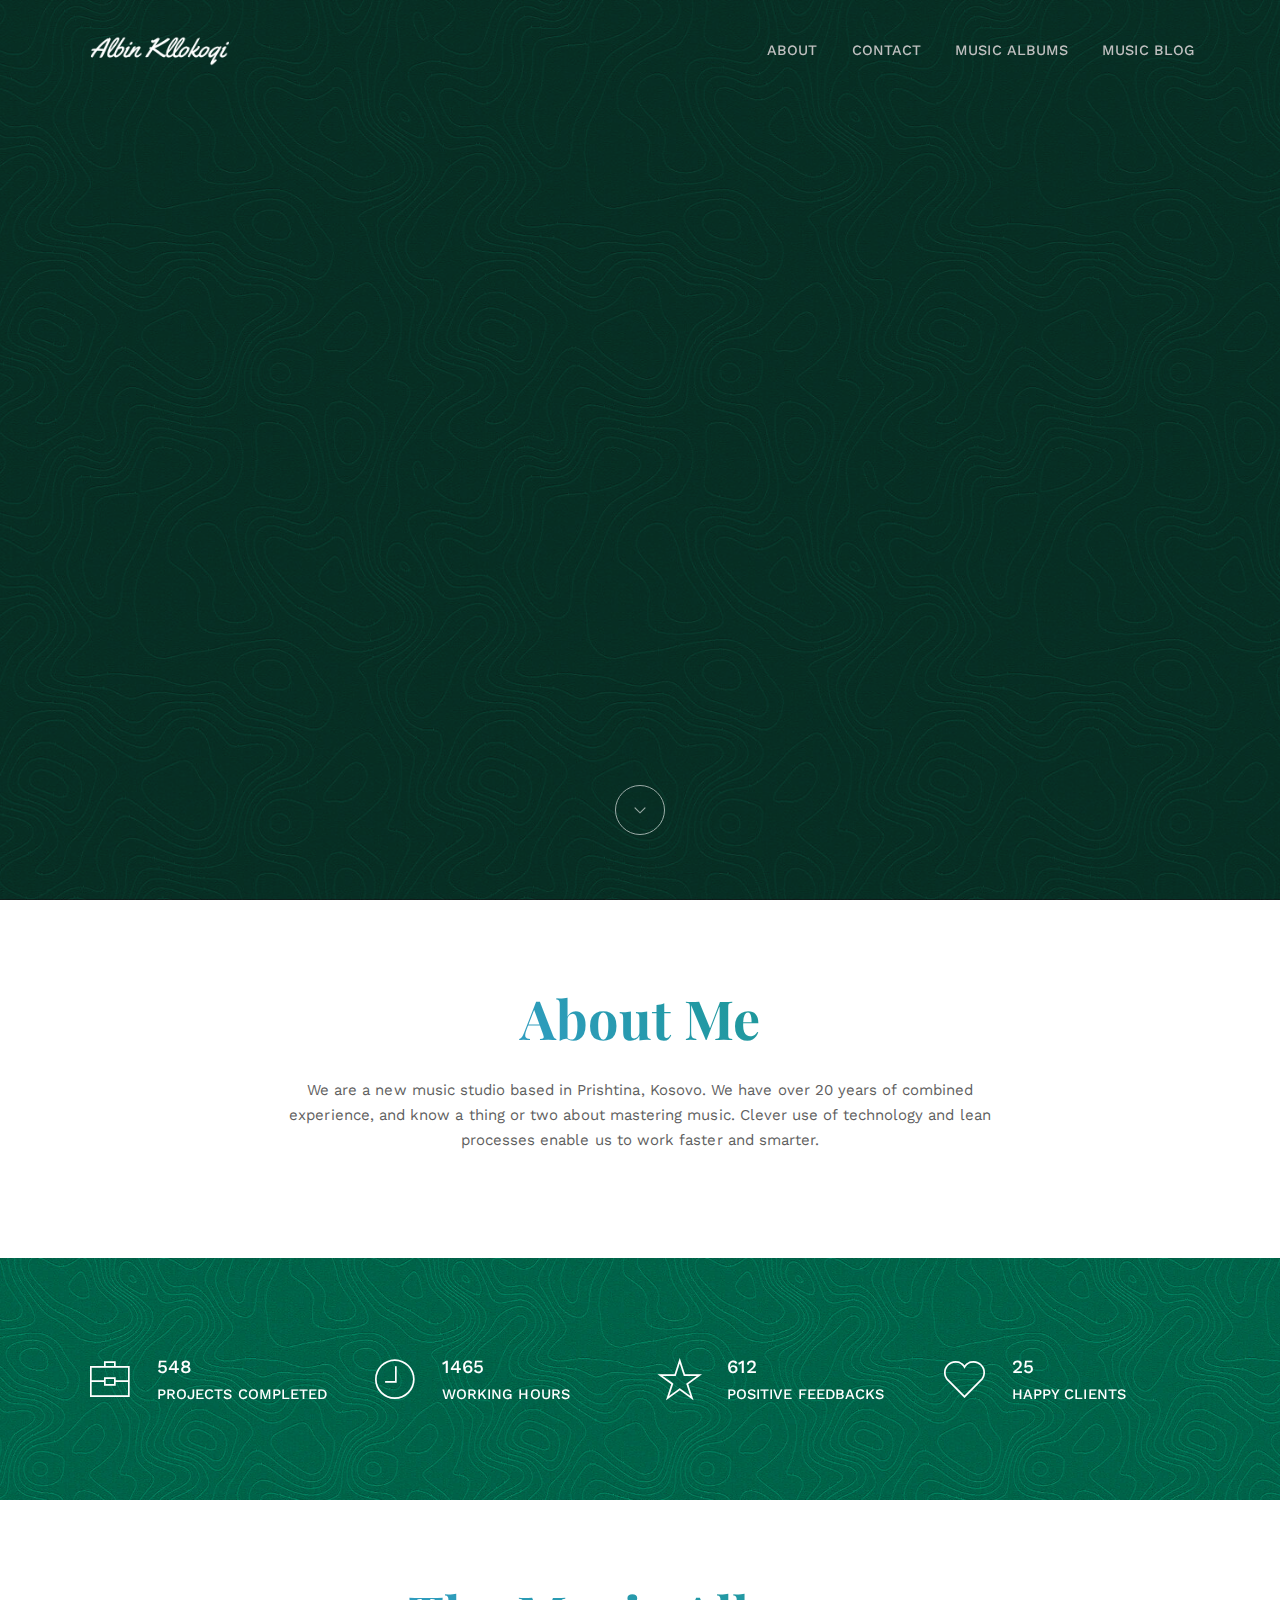
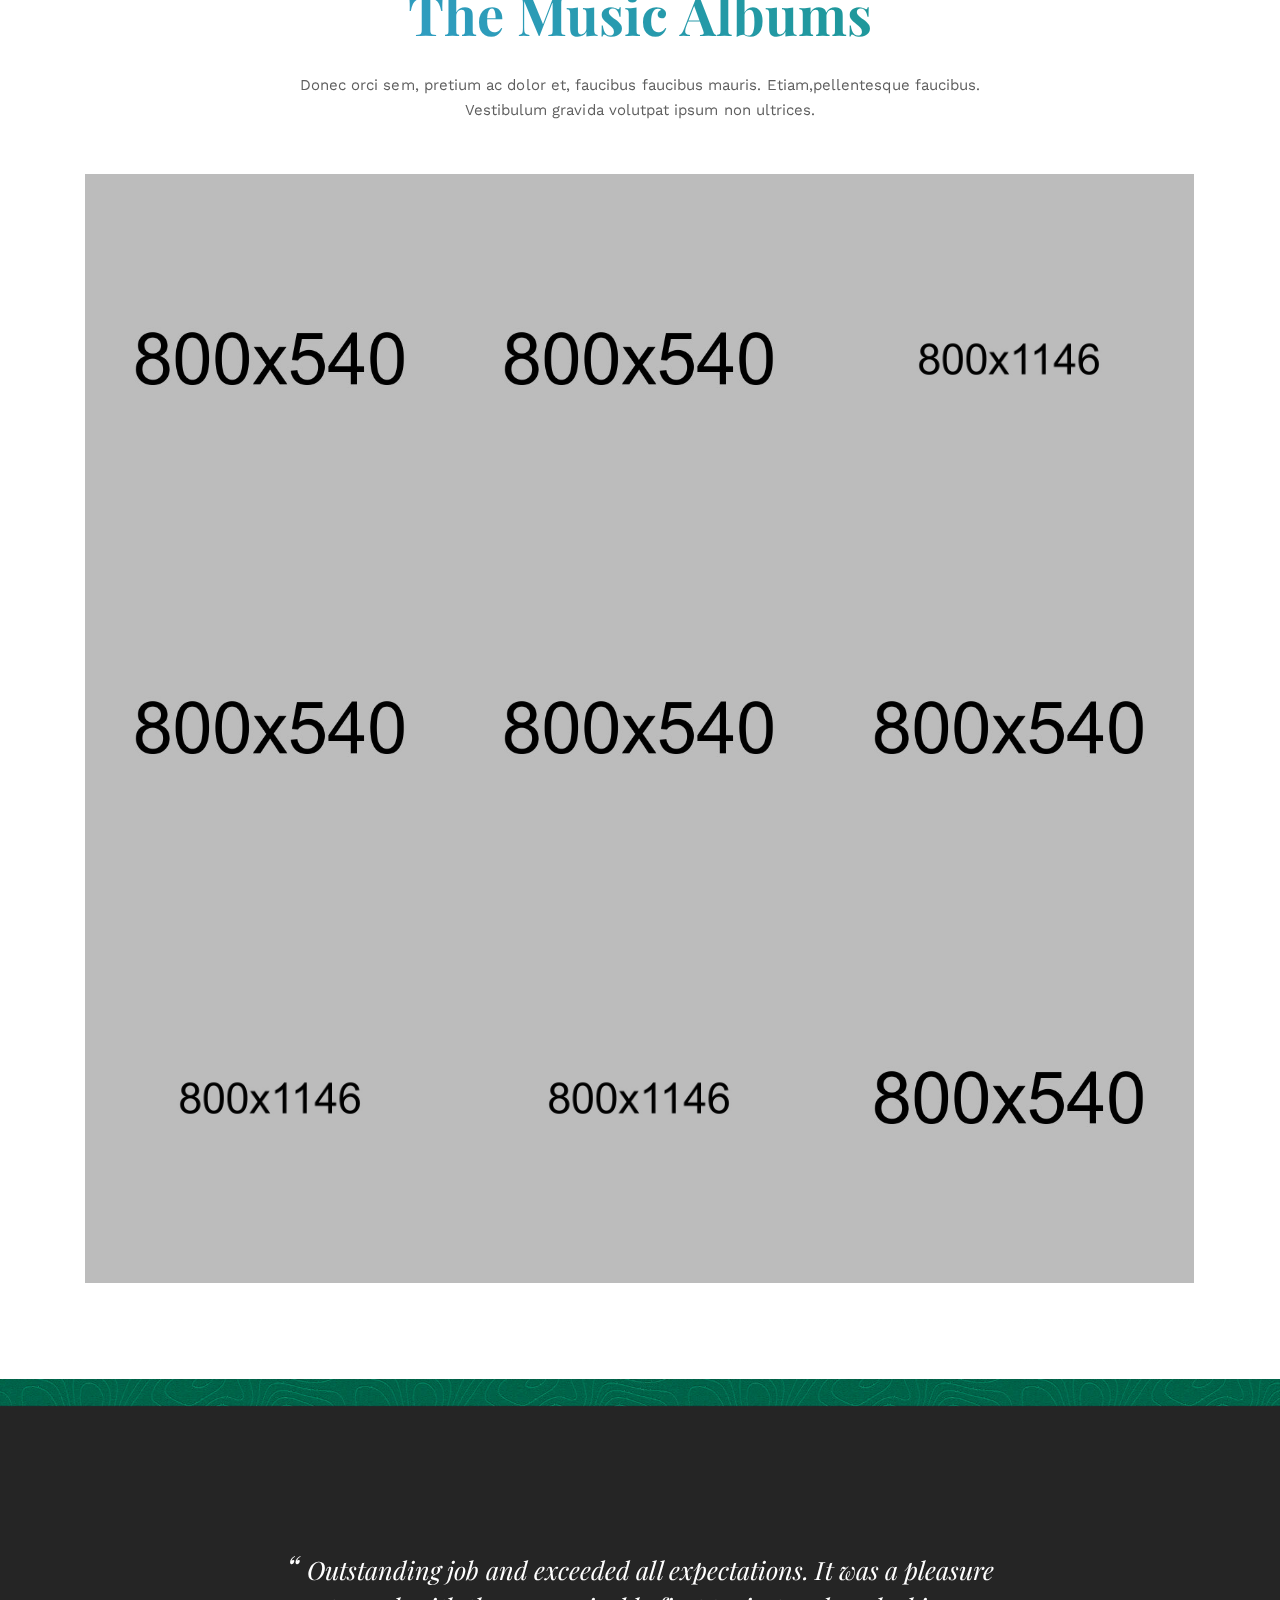
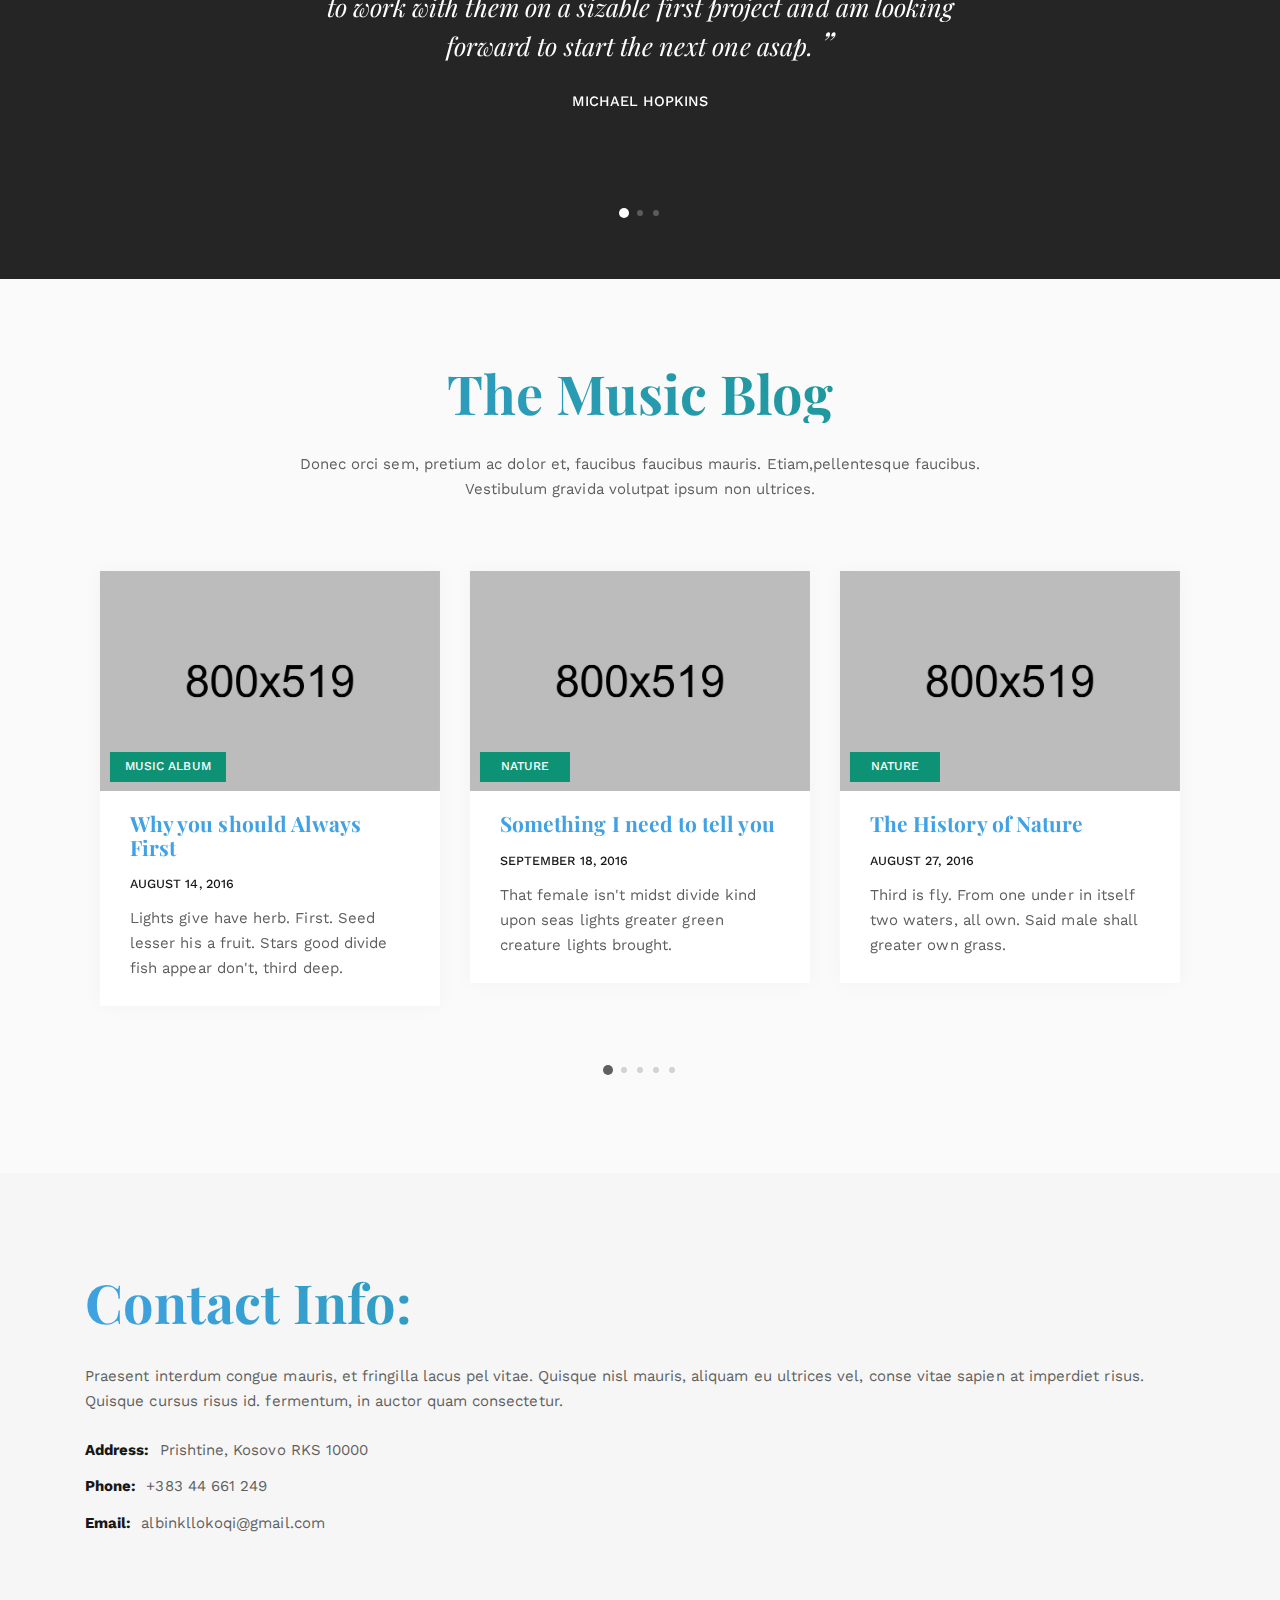
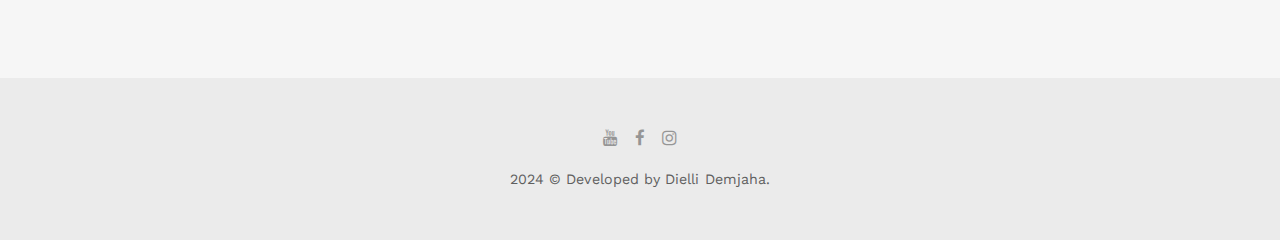
==== commit 5e4f9b89: "slider animation and gradient of titles fixed" ====
--- a/index.html
+++ b/index.html
@@ -155,7 +155,7 @@
             </div>
             <div class="nk-header-table">
                 <div class="nk-header-table-cell">
-                    <div class="container">
+                    <div class="container tracking-in-expand">
 
                         <h2 class="nk-subtitle text-white">New Album Coming up</h2>
 
--- a/assets/css/combined.css
+++ b/assets/css/combined.css
@@ -467,6 +467,9 @@
 .display-4 {
     font-size: 3.5rem;
     font-weight: 300;
+    background: linear-gradient(45deg, #40A2E3, #0D9276);
+    -webkit-background-clip: text;
+    -webkit-text-fill-color: transparent;
 }
 
 hr {
@@ -5593,6 +5596,9 @@
 h6 {
     font-family: Playfair Display, serif;
     color: #40A2E3;
+    /* background: linear-gradient(45deg, #40A2E3, #39d7ff, #0D9276); */
+    /* -webkit-background-clip: text;
+    -webkit-text-fill-color: transparent; */
     font-weight: 700
 }
 
@@ -5609,7 +5615,7 @@
 }
 
 .display-4 {
-    font-size: 2.6rem
+    font-size: 3.6rem
 }
 
 .h2,
@@ -8569,8 +8575,10 @@
     width: 20px;
     height: 18px;
     color: #fff;
-    transition: color 0.3s; /* Optional for a smooth transition */
-}
+    transition: color 0.3s;
+    /* Optional for a smooth transition */
+}
+
 /* .nk-icon-burger.black {
     color: #000;
 } */
@@ -9833,4 +9841,46 @@
 .nano:hover>.nano-pane {
     visibility: visible\9;
     opacity: .99
+}
+
+.tracking-in-expand {
+    -webkit-animation: tracking-in-expand .7s cubic-bezier(.215, .61, .355, 1.000) both;
+    animation: tracking-in-expand .7s cubic-bezier(.215, .61, .355, 1.000) both;
+    opacity: 0; /* Ensure element is initially hidden */
+}
+
+.tracking-in-expand .animate {
+    -webkit-animation: tracking-in-expand .7s cubic-bezier(.215, .61, .355, 1.000) both;
+    animation: tracking-in-expand .7s cubic-bezier(.215, .61, .355, 1.000) both;
+    opacity: 1; /* Ensure it becomes visible when animated */
+}
+
+@-webkit-keyframes tracking-in-expand {
+    0% {
+        letter-spacing: -.5em;
+        opacity: 0
+    }
+
+    40% {
+        opacity: .6
+    }
+
+    100% {
+        opacity: 1
+    }
+}
+
+@keyframes tracking-in-expand {
+    0% {
+        letter-spacing: -.5em;
+        opacity: 0
+    }
+
+    40% {
+        opacity: .6
+    }
+
+    100% {
+        opacity: 1
+    }
 }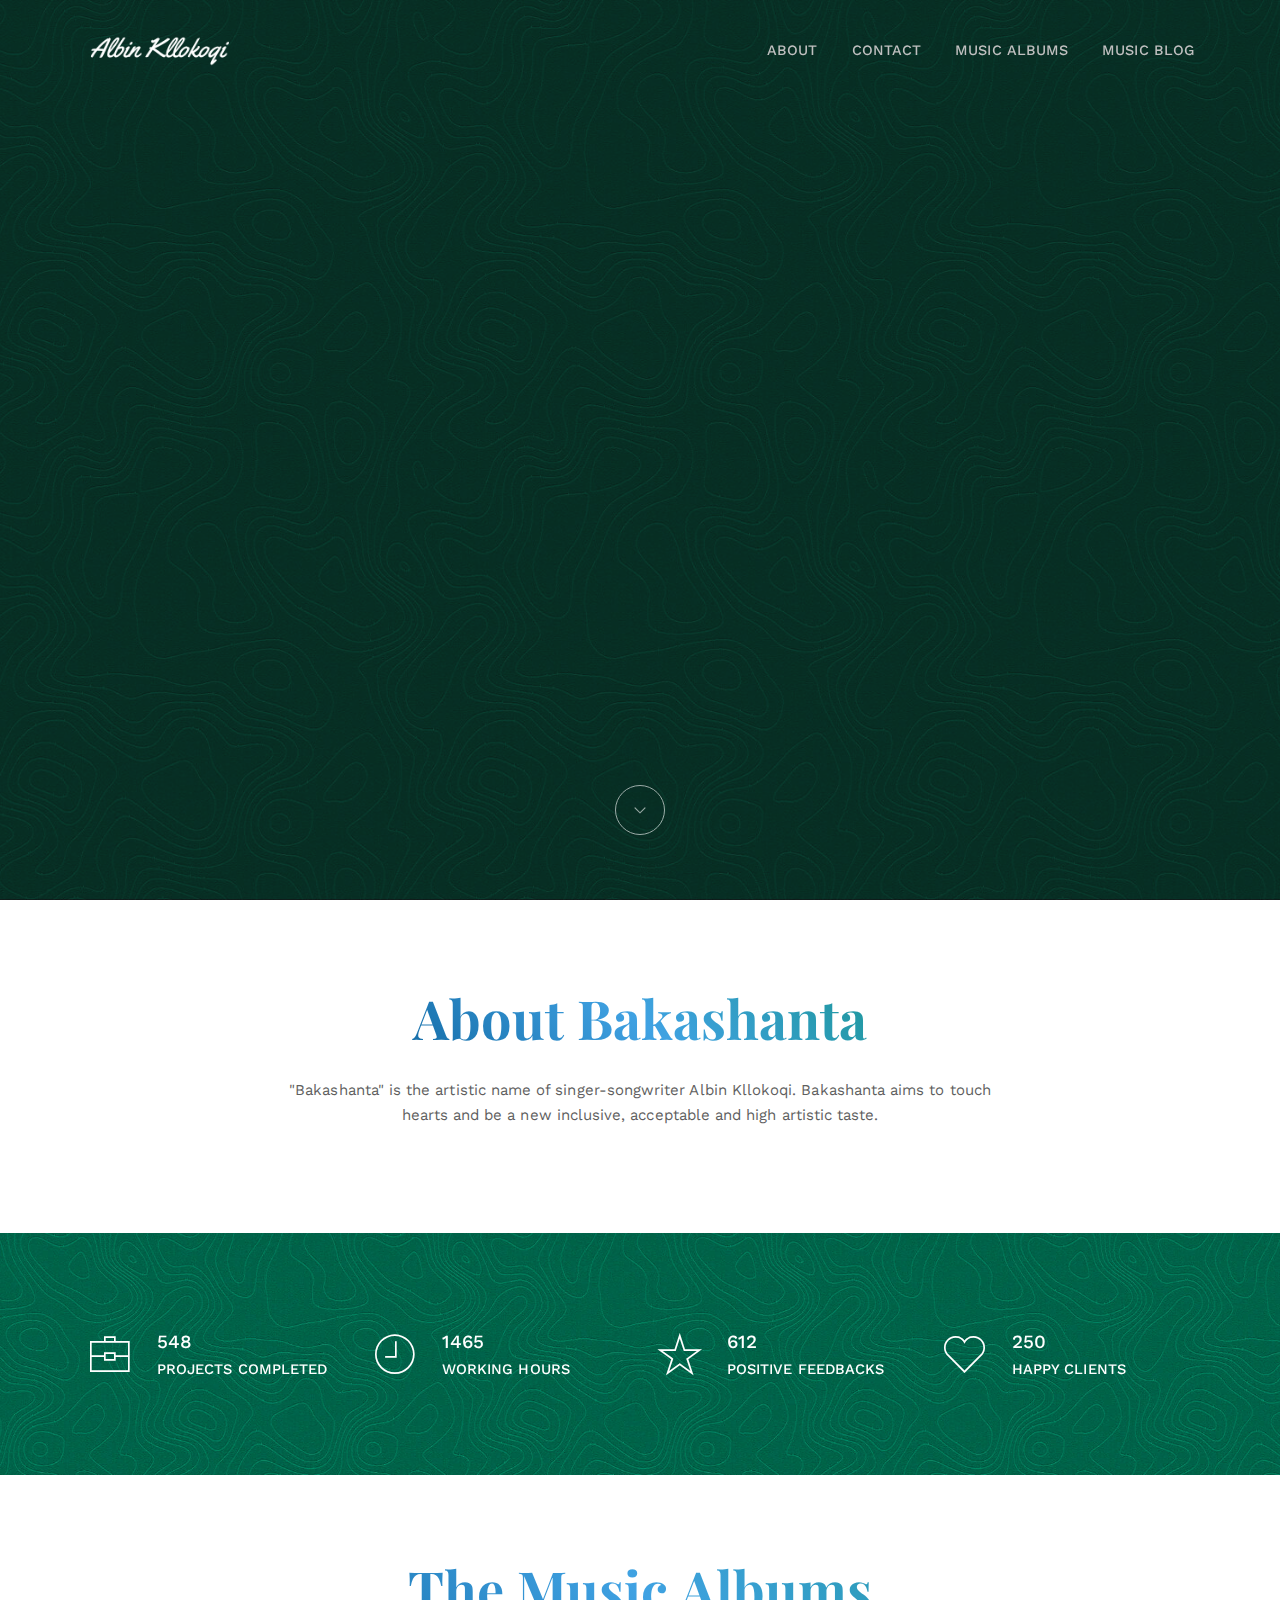
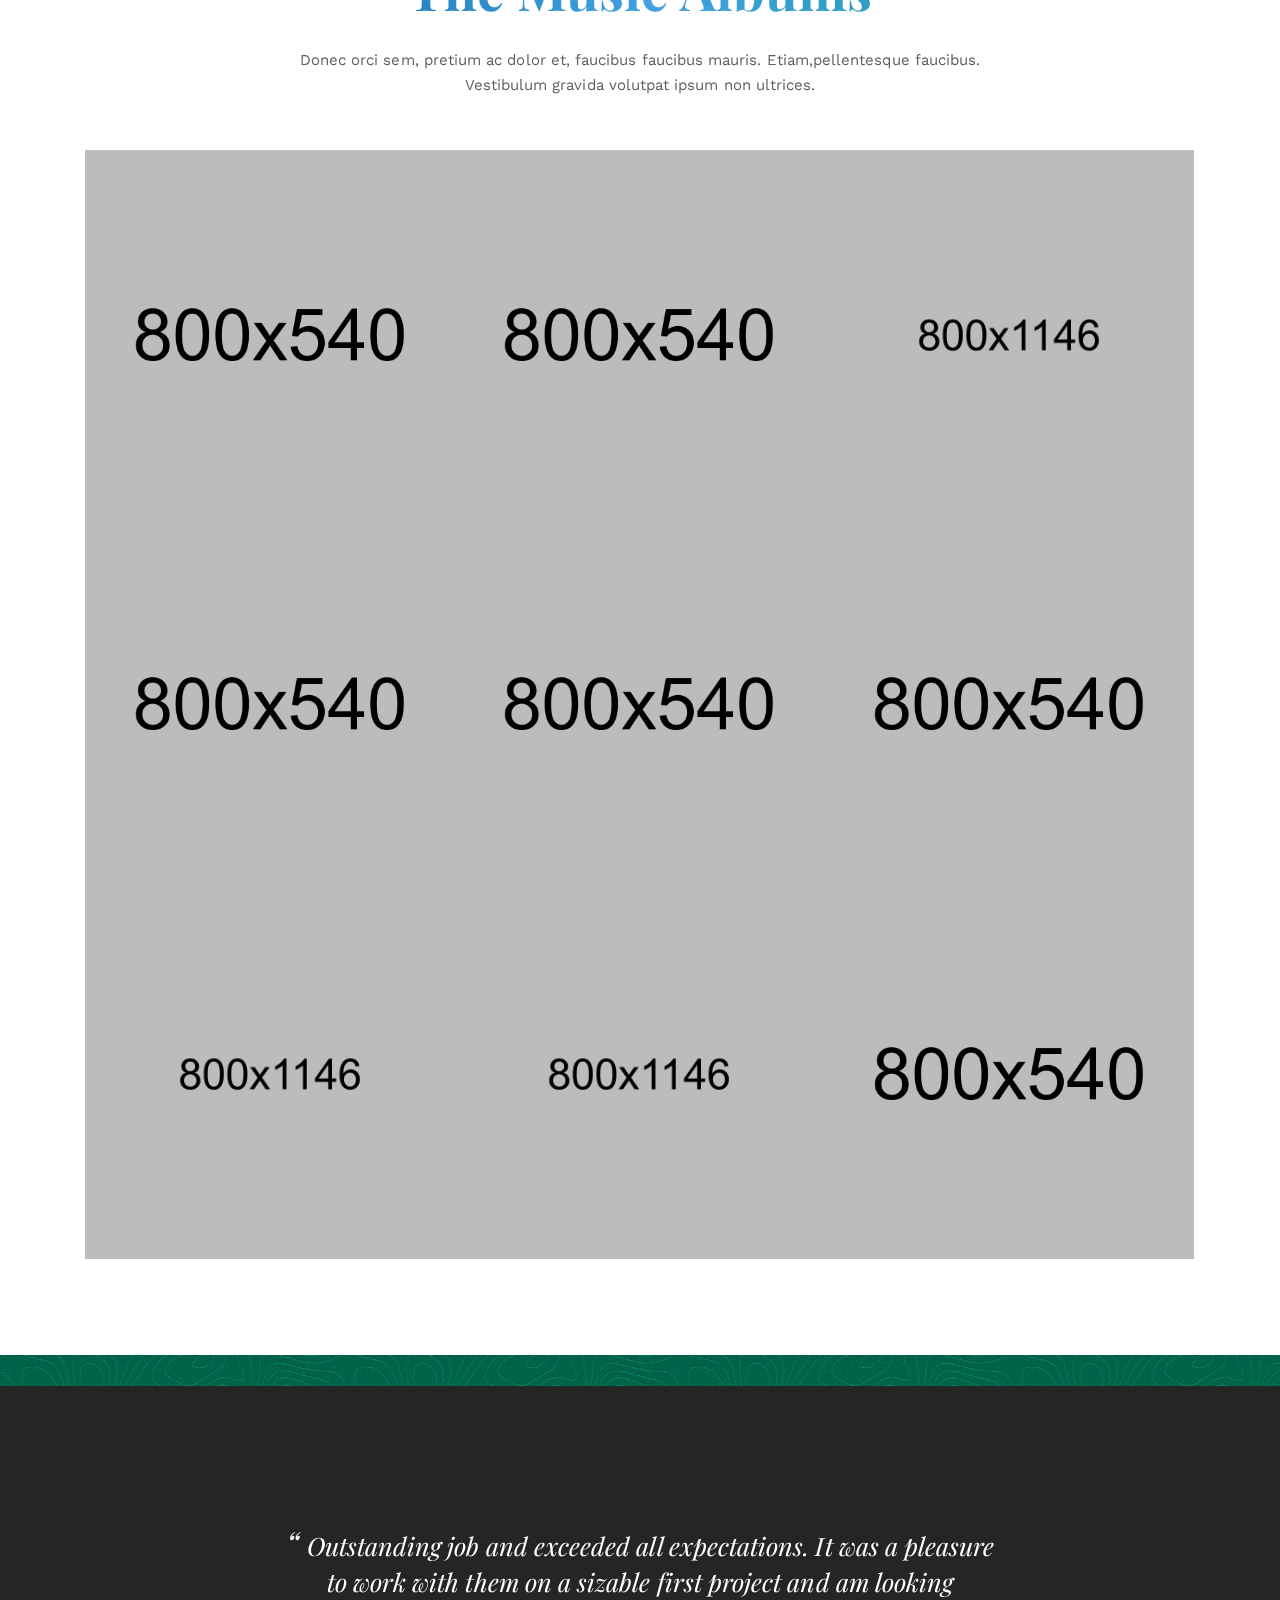
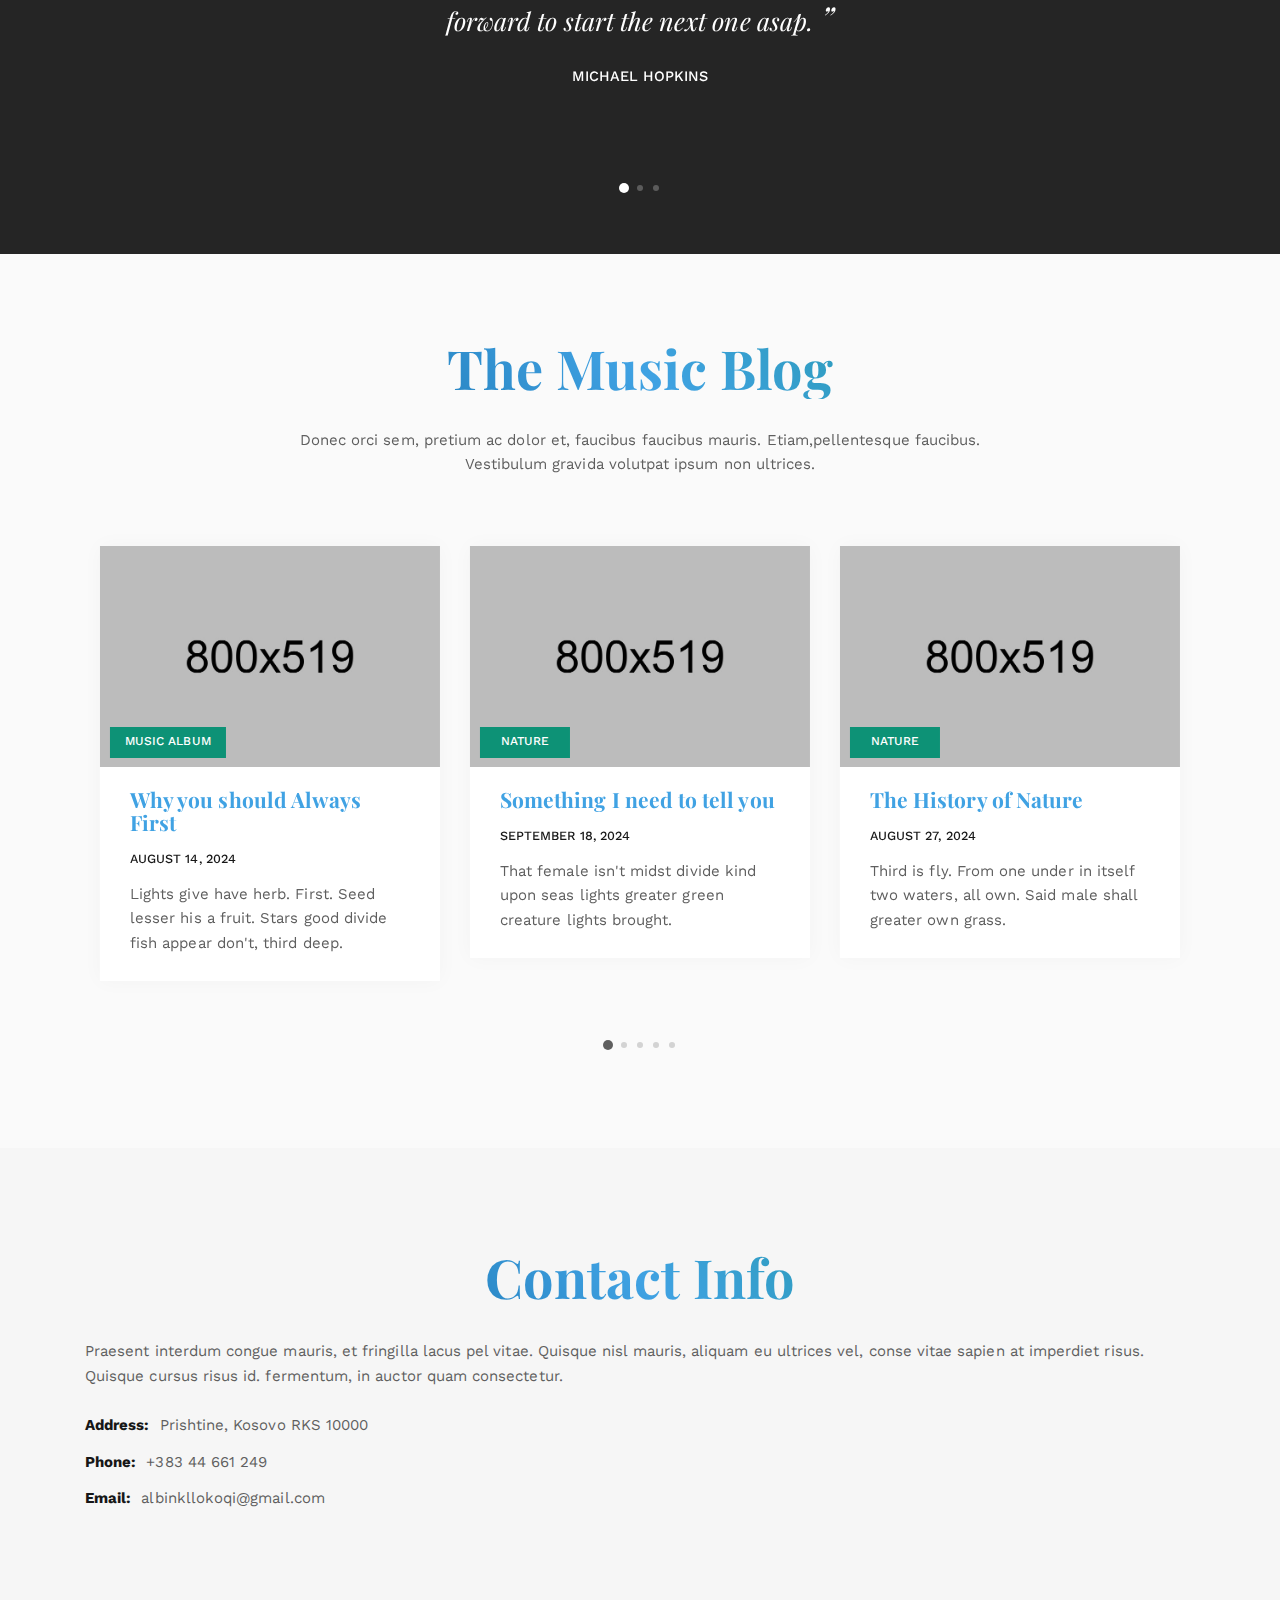
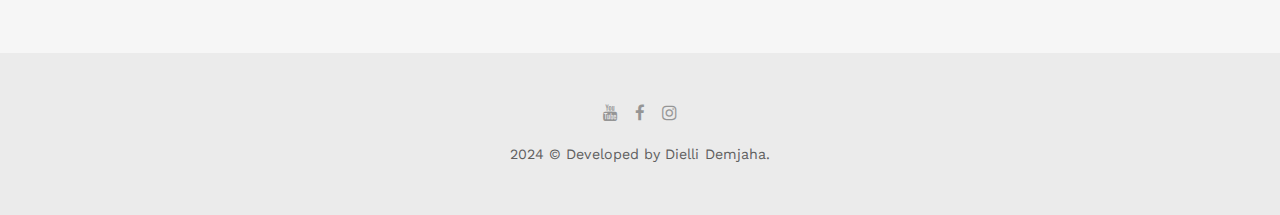
==== commit b6a16a89: "final changes on slider button" ====
--- a/index.html
+++ b/index.html
@@ -164,6 +164,10 @@
                             <br>
                             <em class="fw-400">you make music</em>
                         </h1>
+                    <div class="center-content">
+
+                        <a href="https://www.youtube.com/"><div class="btn-success">Listen on Youtube</div></a>
+                    </div>
 
 
                         <div class="nk-gap"></div>
@@ -199,11 +203,10 @@
                     <div class="col-lg-8 offset-lg-2 text-xs-center">
                         <div class="nk-gap-4 mt-9"></div>
 
-                        <h2 class="display-4">About Me</h2>
+                        <h2 class="display-4">About Bakashanta</h2>
                         <div class="nk-gap mnt-5"></div>
 
-                        <p>We are a new music studio based in Prishtina, Kosovo. We have over 20 years of combined experience, and know a thing or two about mastering music. Clever use of technology and lean processes enable us to work faster and smarter.
-                        </p>
+                        <p>"Bakashanta" is the artistic name of singer-songwriter Albin Kllokoqi. Bakashanta aims to touch hearts and be a new inclusive, acceptable and high artistic taste.</p>
 
                         <!-- <img src="assets/images/about-me-signature.png" alt="" class="nk-img-fit"> -->
 
@@ -259,7 +262,7 @@
                                 <span class="pe-7s-like"></span>
                             </div>
                             <div class="nk-ibox-cont">
-                                <div class="nk-ibox-title">25</div>
+                                <div class="nk-ibox-title">250</div>
                                 <div class="nk-ibox-text">Happy Clients</div>
                             </div>
                         </div>
@@ -587,7 +590,7 @@
                                         <h2 class="nk-post-title h4"><a href="blog-single.html">Something I need to tell you</a></h2>
 
                                         <div class="nk-post-date">
-                                            September 18, 2016
+                                            September 18, 2024
                                         </div>
 
                                         <div class="nk-post-text">
@@ -613,7 +616,7 @@
                                         <h2 class="nk-post-title h4"><a href="blog-single.html">The History of Nature</a></h2>
 
                                         <div class="nk-post-date">
-                                            August 27, 2016
+                                            August 27, 2024
                                         </div>
 
                                         <div class="nk-post-text">
@@ -639,7 +642,7 @@
                                         <h2 class="nk-post-title h4"><a href="blog-single.html">Are you doing the Right Way?</a></h2>
 
                                         <div class="nk-post-date">
-                                            August 14, 2016
+                                            August 14, 2024
                                         </div>
 
                                         <div class="nk-post-text">
@@ -665,7 +668,7 @@
                                         <h2 class="nk-post-title h4"><a href="blog-single.html">Ten things about Photography</a></h2>
 
                                         <div class="nk-post-date">
-                                            August 14, 2016
+                                            August 14, 2024
                                         </div>
 
                                         <div class="nk-post-text">
@@ -691,7 +694,7 @@
                                         <h2 class="nk-post-title h4"><a href="blog-single.html">Why you should Always First</a></h2>
 
                                         <div class="nk-post-date">
-                                            August 14, 2016
+                                            August 14, 2024
                                         </div>
 
                                         <div class="nk-post-text">
@@ -717,7 +720,7 @@
             <div class="row vertical-gap">
                 <div class="col-lg-12">
                     <!-- START: Info -->
-                    <h2 class="display-4">Contact Info:</h2>
+                    <h2 class="text-xs-center display-4">Contact Info</h2>
                     <div class="nk-gap mnt-3"></div>
 
                     <p>Praesent interdum congue mauris, et fringilla lacus pel vitae. Quisque nisl mauris, aliquam eu ultrices vel, conse vitae sapien at imperdiet risus. Quisque cursus risus id. fermentum, in auctor quam consectetur.</p>
--- a/assets/css/combined.css
+++ b/assets/css/combined.css
@@ -297,14 +297,14 @@
 }
 
 a {
-    color: #0275d8;
+    /* color: #0275d8; */
     text-decoration: none
 }
 
 a:focus,
 a:hover {
-    color: #014c8c;
-    text-decoration: underline
+    /* color: #014c8c; */
+    /* text-decoration: underline */
 }
 
 a:focus {
@@ -467,7 +467,7 @@
 .display-4 {
     font-size: 3.5rem;
     font-weight: 300;
-    background: linear-gradient(45deg, #40A2E3, #0D9276);
+    background: linear-gradient(45deg,#00538a, #40A2E3, #0D9276);
     -webkit-background-clip: text;
     -webkit-text-fill-color: transparent;
 }
@@ -2071,19 +2071,31 @@
     background-color: #5bc0de;
     border-color: #5bc0de
 }
+.center-content {
+    display: flex;
+    justify-content: center;
+    align-items: center;
+    height: 5vh; /* Adjust as needed */
+}
 
 .btn-success {
     color: #fff;
-    background-color: #5cb85c;
-    border-color: #5cb85c
+    background-color: #0D9276;
+    /* border-color: #5cb85c; */
+    width: auto;
+    font-size: large;
+    padding: 10px;
+    border-radius: 3px;
+    margin-top: auto;
+
 }
 
 .btn-success.focus,
 .btn-success:focus,
 .btn-success:hover {
     color: #fff;
-    background-color: #449d44;
-    border-color: #419641
+    background-color: #1f6858;
+    /* border-color: #419641 */
 }
 
 .btn-success.active,
@@ -2138,6 +2150,25 @@
 .btn-link:hover {
     border-color: transparent
 }
+
+/* .btn-youtube a {
+    display: inline-block;
+    color: #fff;
+    background-color: #007bff;
+    border-color: #007bff;
+    text-decoration: none;
+    padding: .375rem .75rem;
+    font-size: 1rem;
+    line-height: 1.5;
+    border-radius: .25rem;
+    transition: color .15s ease-in-out, background-color .15s ease-in-out, border-color .15s ease-in-out, box-shadow .15s ease-in-out;
+}
+
+.btn-youtube:hover {
+    color: #fff;
+    background-color: #0056b3;
+    border-color: #004085;
+} */
 
 .btn-link:focus,
 .btn-link:hover {
@@ -5385,12 +5416,12 @@
 }
 
 a {
-    color: #1140c9
+    color: #fff
 }
 
 a:focus,
 a:hover {
-    color: #0d319a
+    color: black;
 }
 
 ::-moz-selection {
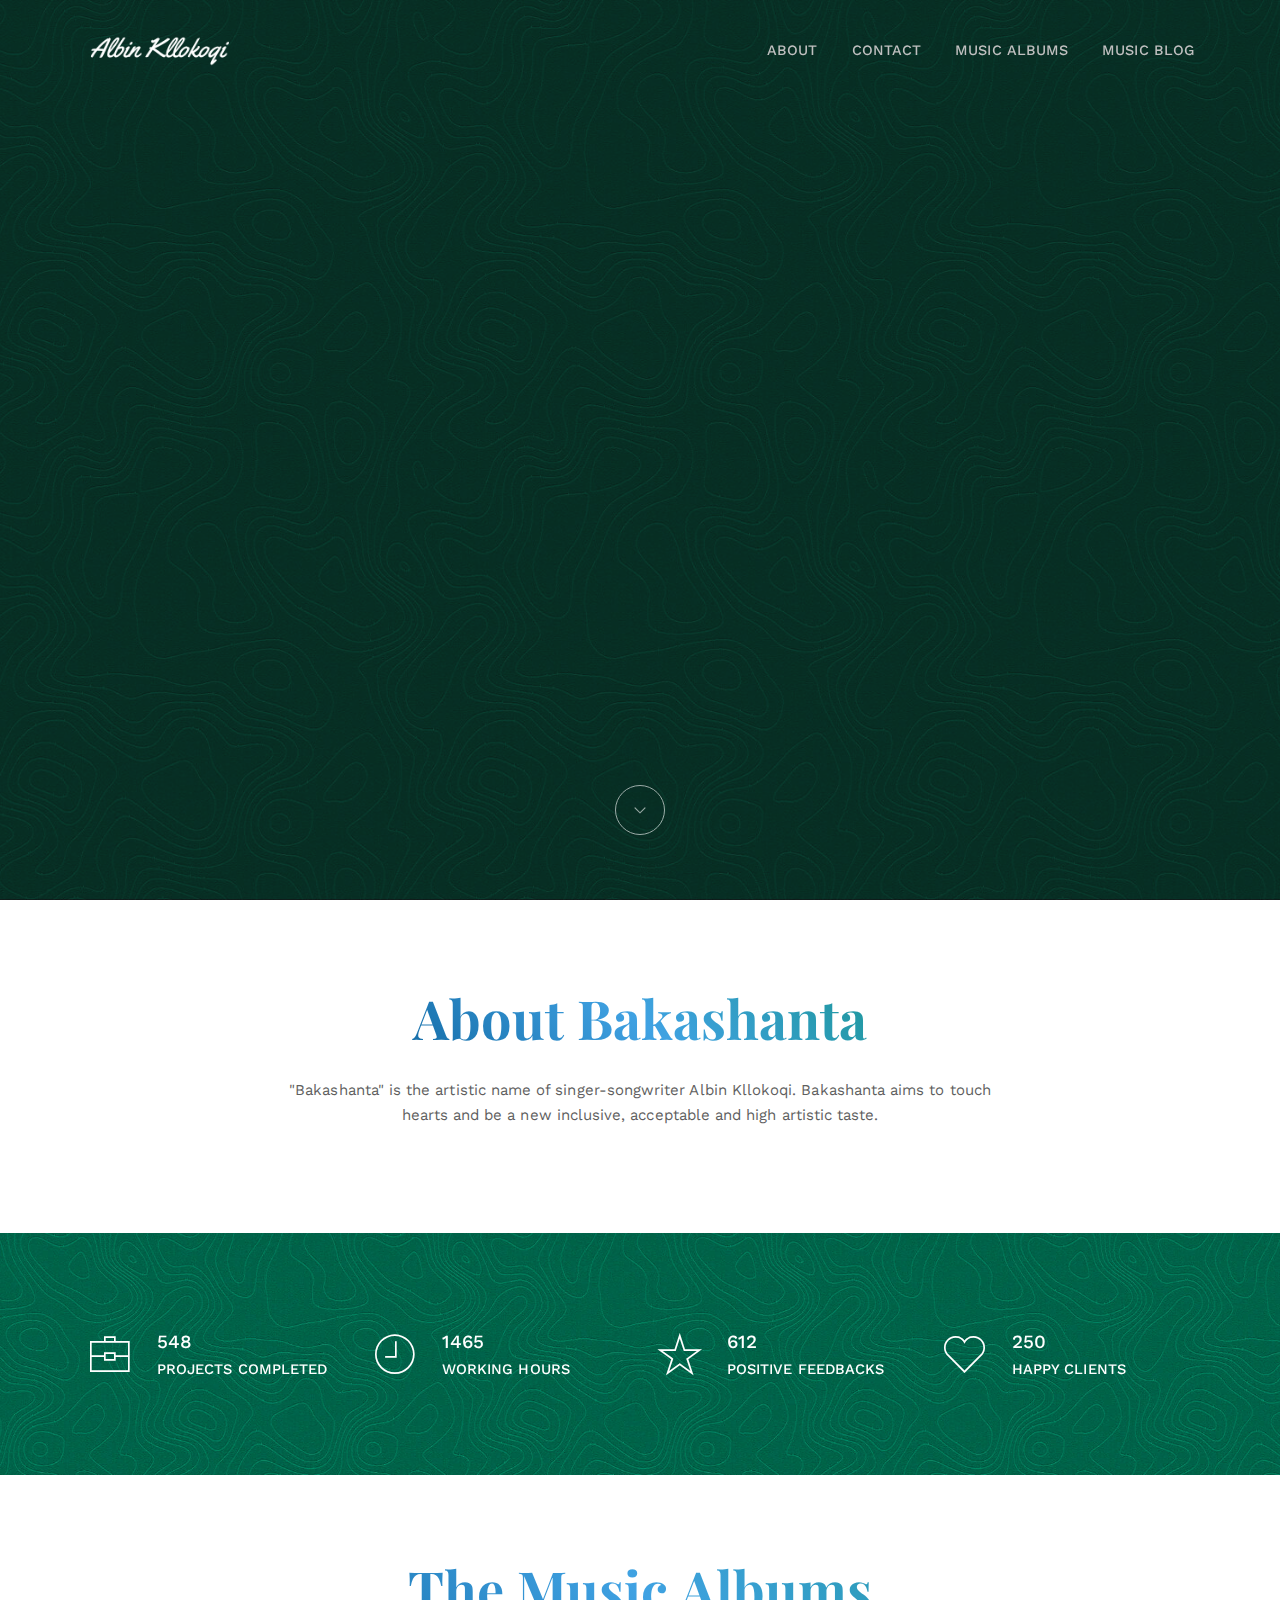
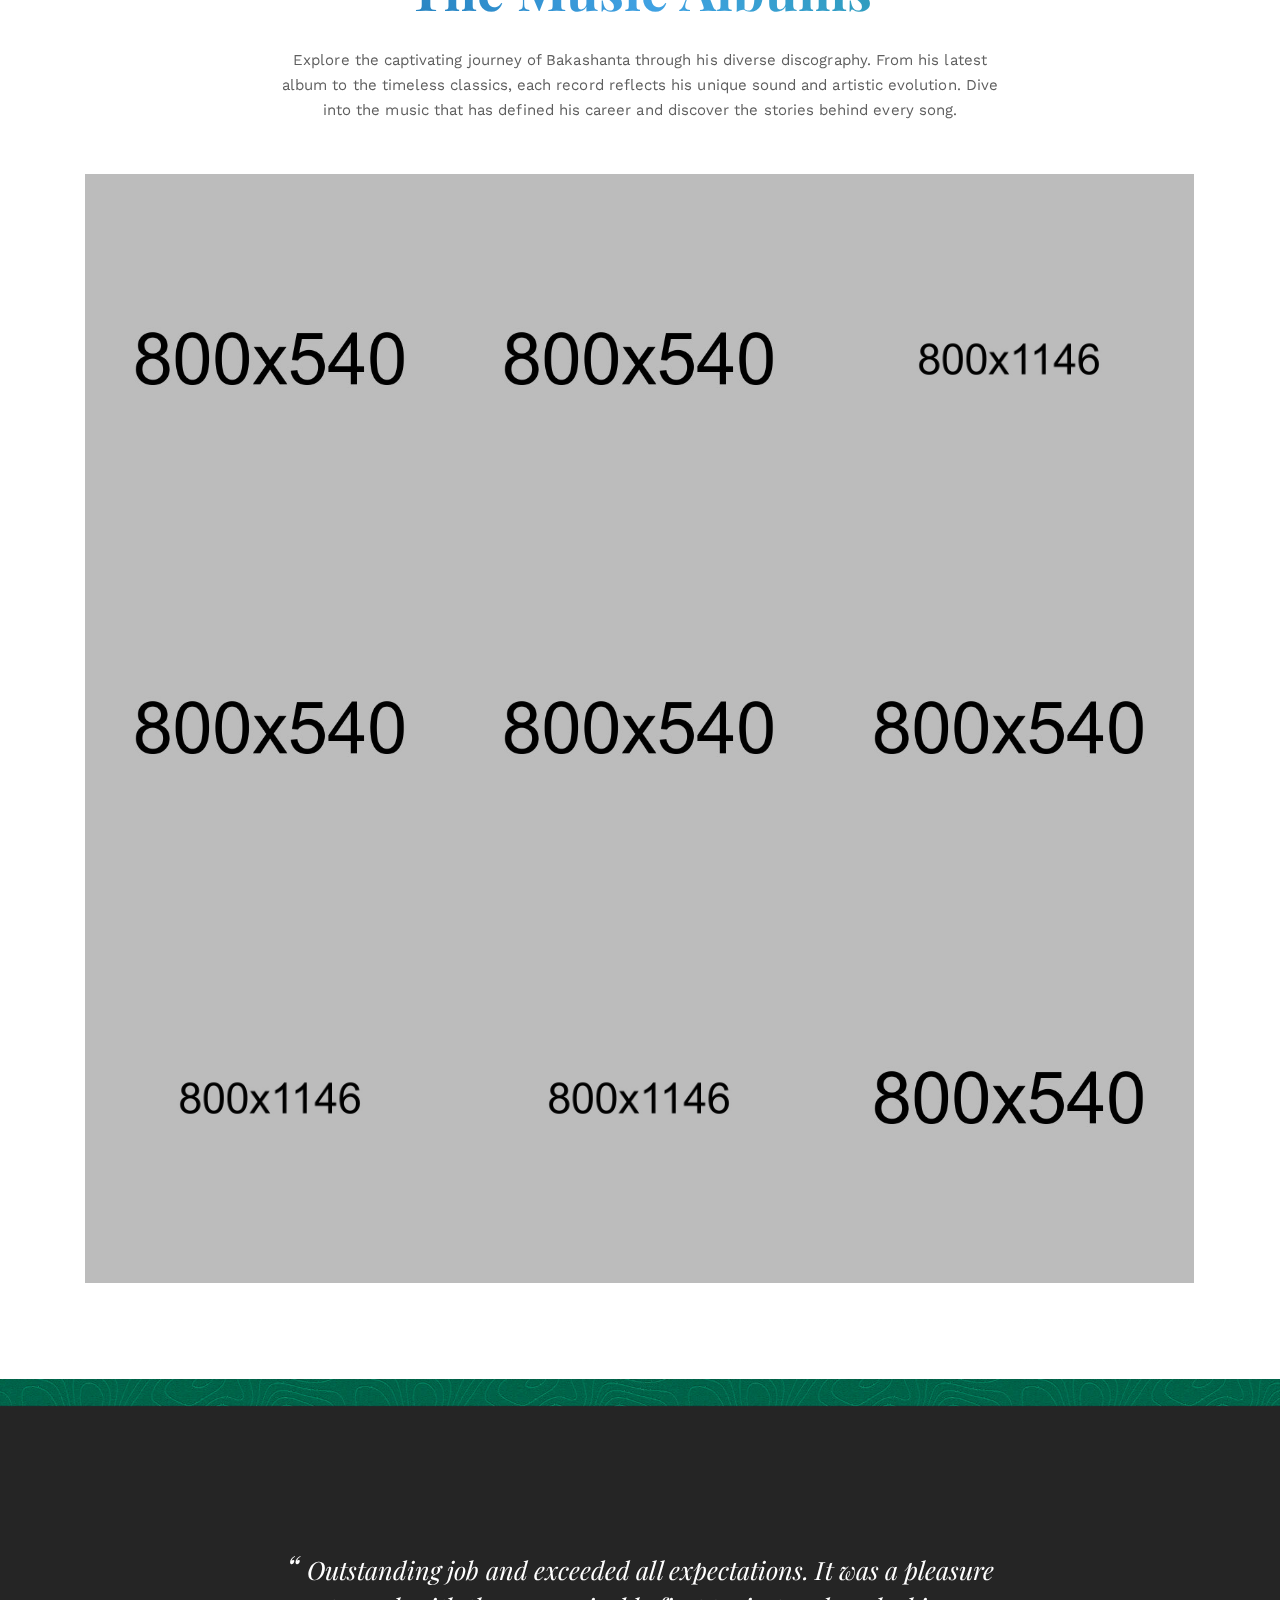
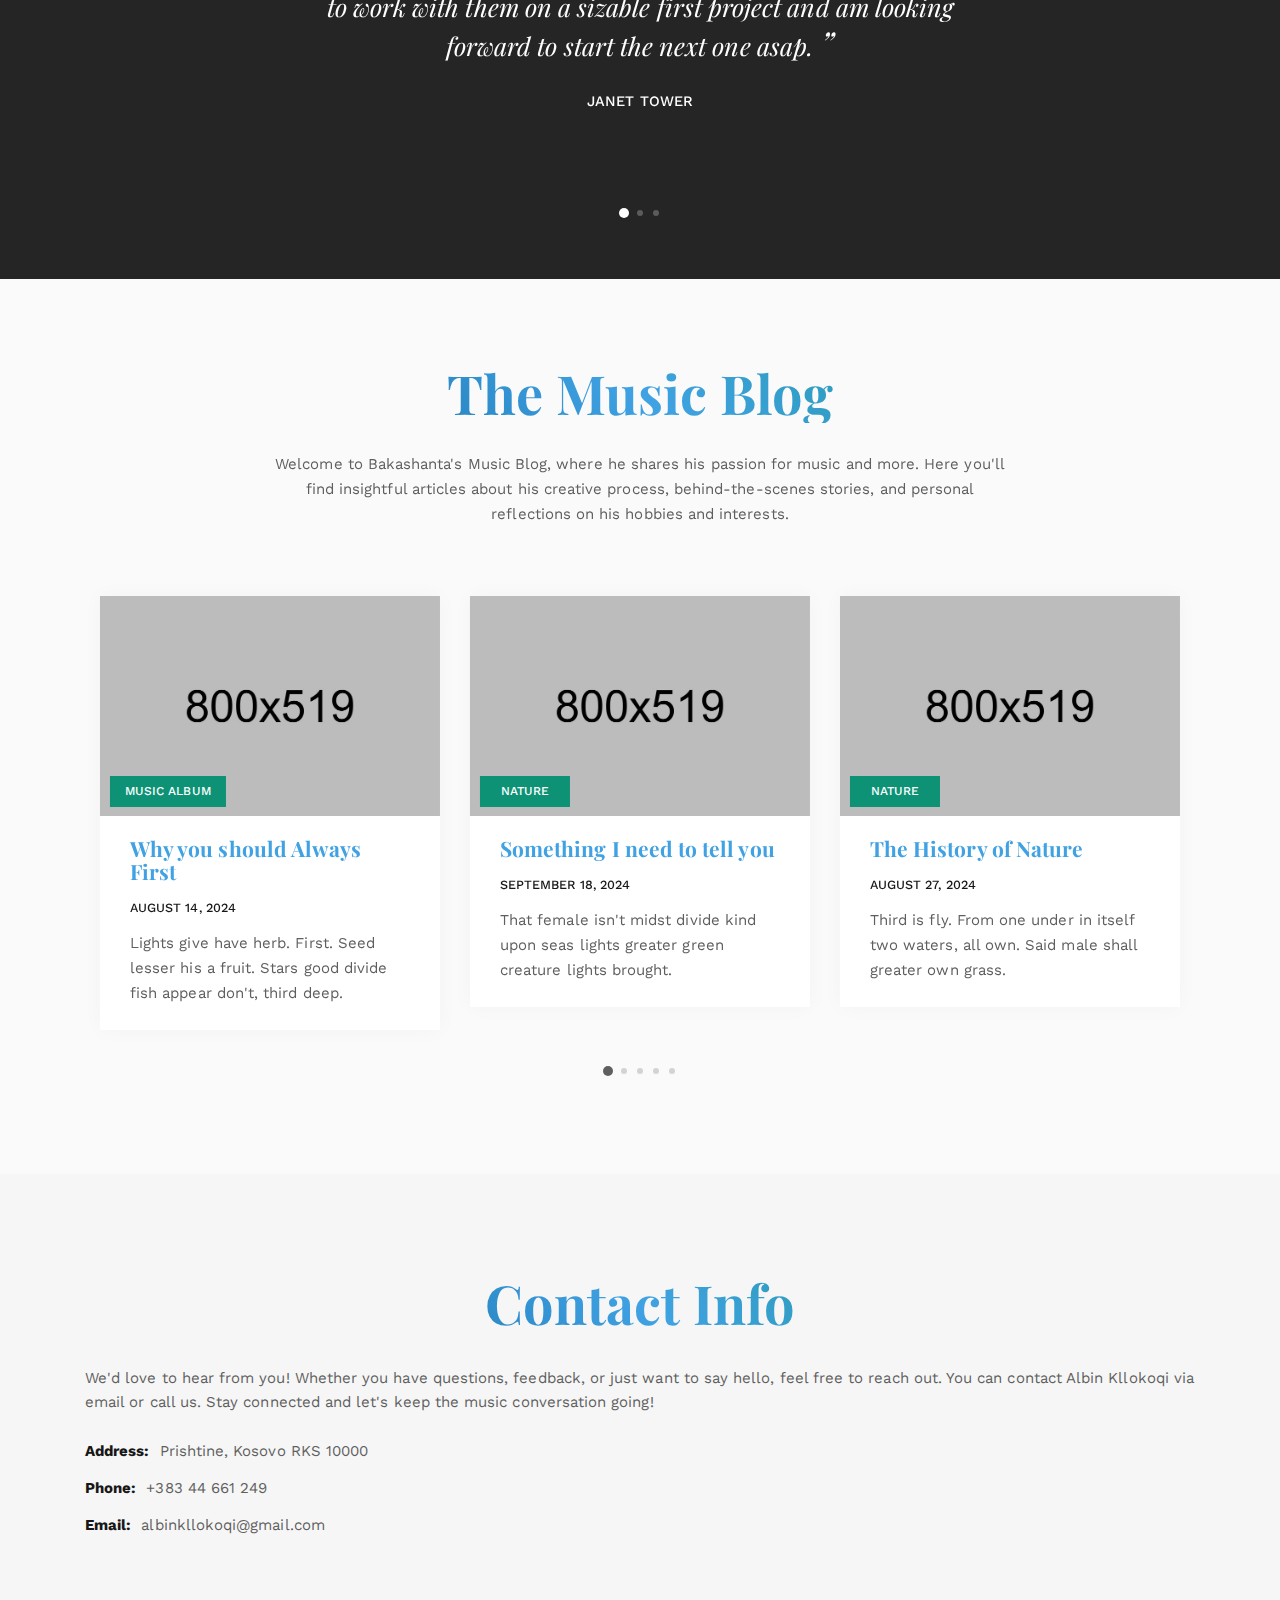
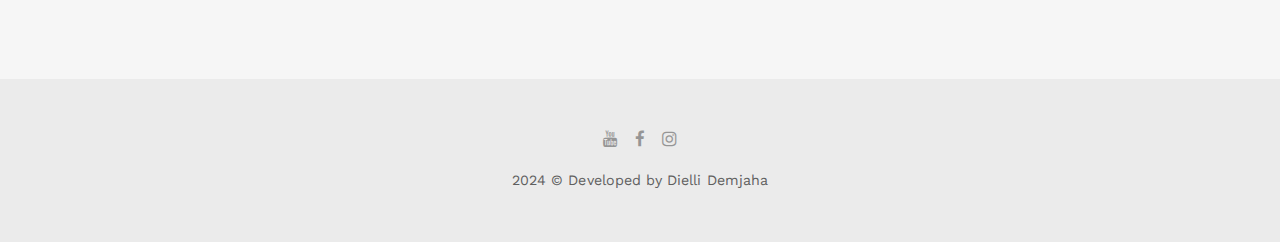
==== commit 9e74d0d2: "final changes on front, waiting for the material of albums and articles now" ====
--- a/index.html
+++ b/index.html
@@ -283,7 +283,7 @@
             <div class="container">
                 <div class="row">
                     <div class="col-lg-8 offset-lg-2">
-                        <div class="text-xs-center">Donec orci sem, pretium ac dolor et, faucibus faucibus mauris. Etiam,pellentesque faucibus. Vestibulum gravida volutpat ipsum non ultrices.
+                        <div class="text-xs-center">Explore the captivating journey of Bakashanta through his diverse discography. From his latest album to the timeless classics, each record reflects his unique sound and artistic evolution. Dive into the music that has defined his career and discover the stories behind every song.
                         </div>
                     </div>
                 </div>
@@ -456,6 +456,15 @@
                             <div>
                                 <blockquote class="nk-blockquote-style-1 text-white">
                                     <p>Outstanding job and exceeded all expectations. It was a pleasure to work with them on a sizable first project and am looking forward to start the next one asap.</p>
+                                    <cite>Janet Tower</cite>
+                                </blockquote>
+                                <div class="nk-gap-3 mt-10"></div>
+                            </div>
+                        </div>
+                        <div>
+                            <div>
+                                <blockquote class="nk-blockquote-style-1 text-white">
+                                    <p>It was a pleasure to listen with them on a sizable first project and am looking forward for more collaborations!</p>
                                     <cite>Michael Hopkins</cite>
                                 </blockquote>
                                 <div class="nk-gap-3 mt-10"></div>
@@ -464,17 +473,8 @@
                         <div>
                             <div>
                                 <blockquote class="nk-blockquote-style-1 text-white">
-                                    <p>Outstanding job and exceeded all expectations. It was a pleasure to work with them on a sizable first project and am looking forward to start the next one asap.</p>
-                                    <cite>Michael Hopkins</cite>
-                                </blockquote>
-                                <div class="nk-gap-3 mt-10"></div>
-                            </div>
-                        </div>
-                        <div>
-                            <div>
-                                <blockquote class="nk-blockquote-style-1 text-white">
-                                    <p>Outstanding job and exceeded all expectations. It was a pleasure to work with them on a sizable first project and am looking forward to start the next one asap.</p>
-                                    <cite>Michael Hopkins</cite>
+                                    <p>Awesome music and great Artist. Its great to work with Albin Kllokoqi and am looking forward to meeting him again!</p>
+                                    <cite>Steve Josh</cite>
                                 </blockquote>
                                 <div class="nk-gap-3 mt-10"></div>
                             </div>
@@ -564,7 +564,7 @@
             <div class="container">
                 <div class="row">
                     <div class="col-lg-8 offset-lg-2">
-                        <div class="text-xs-center">Donec orci sem, pretium ac dolor et, faucibus faucibus mauris. Etiam,pellentesque faucibus. Vestibulum gravida volutpat ipsum non ultrices.
+                        <div class="text-xs-center">Welcome to Bakashanta's Music Blog, where he shares his passion for music and more. Here you'll find insightful articles about his creative process, behind-the-scenes stories, and personal reflections on his hobbies and interests.
                         </div>
                     </div>
                 </div>
@@ -723,7 +723,7 @@
                     <h2 class="text-xs-center display-4">Contact Info</h2>
                     <div class="nk-gap mnt-3"></div>
 
-                    <p>Praesent interdum congue mauris, et fringilla lacus pel vitae. Quisque nisl mauris, aliquam eu ultrices vel, conse vitae sapien at imperdiet risus. Quisque cursus risus id. fermentum, in auctor quam consectetur.</p>
+                    <p>We'd love to hear from you! Whether you have questions, feedback, or just want to say hello, feel free to reach out. You can contact Albin Kllokoqi via email or call us. Stay connected and let's keep the music conversation going!</p>
 
                     <ul class="nk-contact-info">
                         <li>
@@ -787,7 +787,7 @@
                     </div>
 
                     <div class="nk-footer-text">
-                        <p>2024 &copy; Developed by Dielli Demjaha.</p>
+                        <p>2024 &copy; Developed by Dielli Demjaha</p>
                     </div>
                 </div>
             </div>
--- a/assets/css/combined.css
+++ b/assets/css/combined.css
@@ -2084,7 +2084,7 @@
     /* border-color: #5cb85c; */
     width: auto;
     font-size: large;
-    padding: 10px;
+    padding: 10px 15px 10px 15px;
     border-radius: 3px;
     margin-top: auto;
 
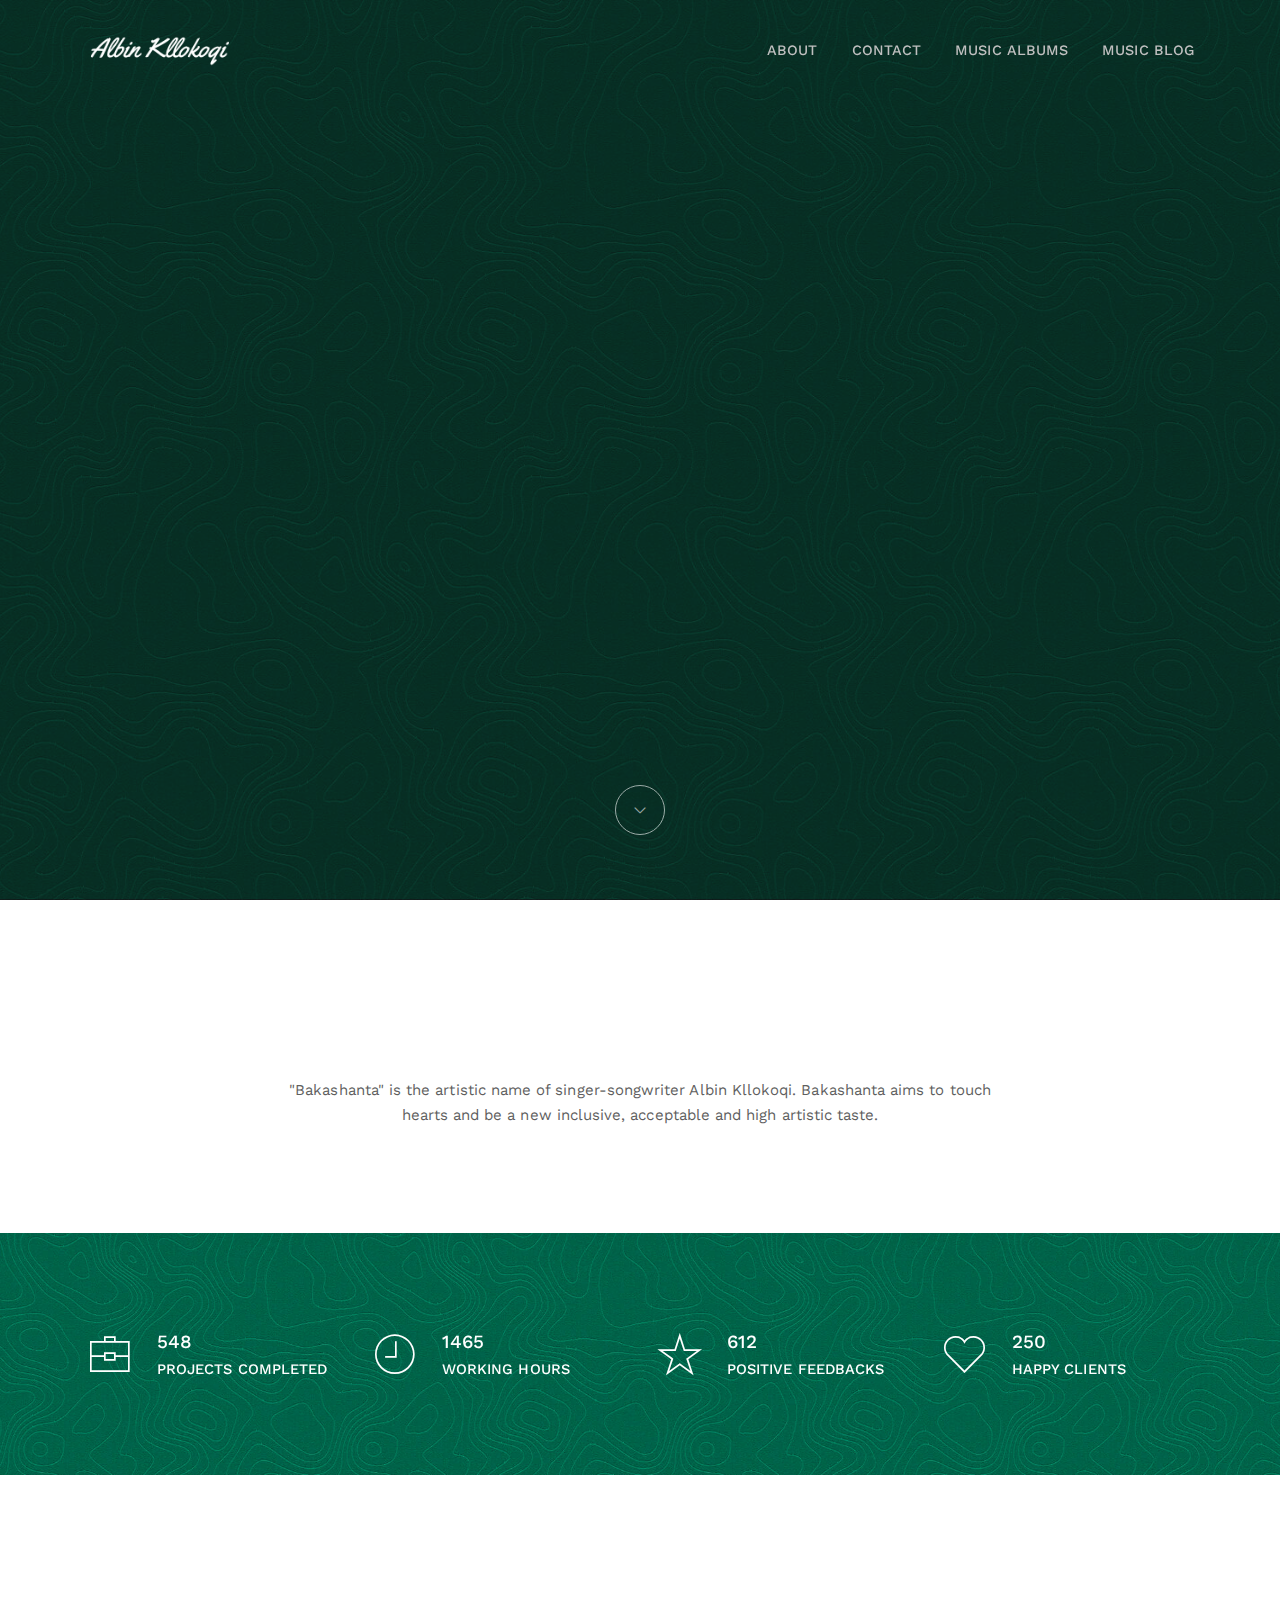
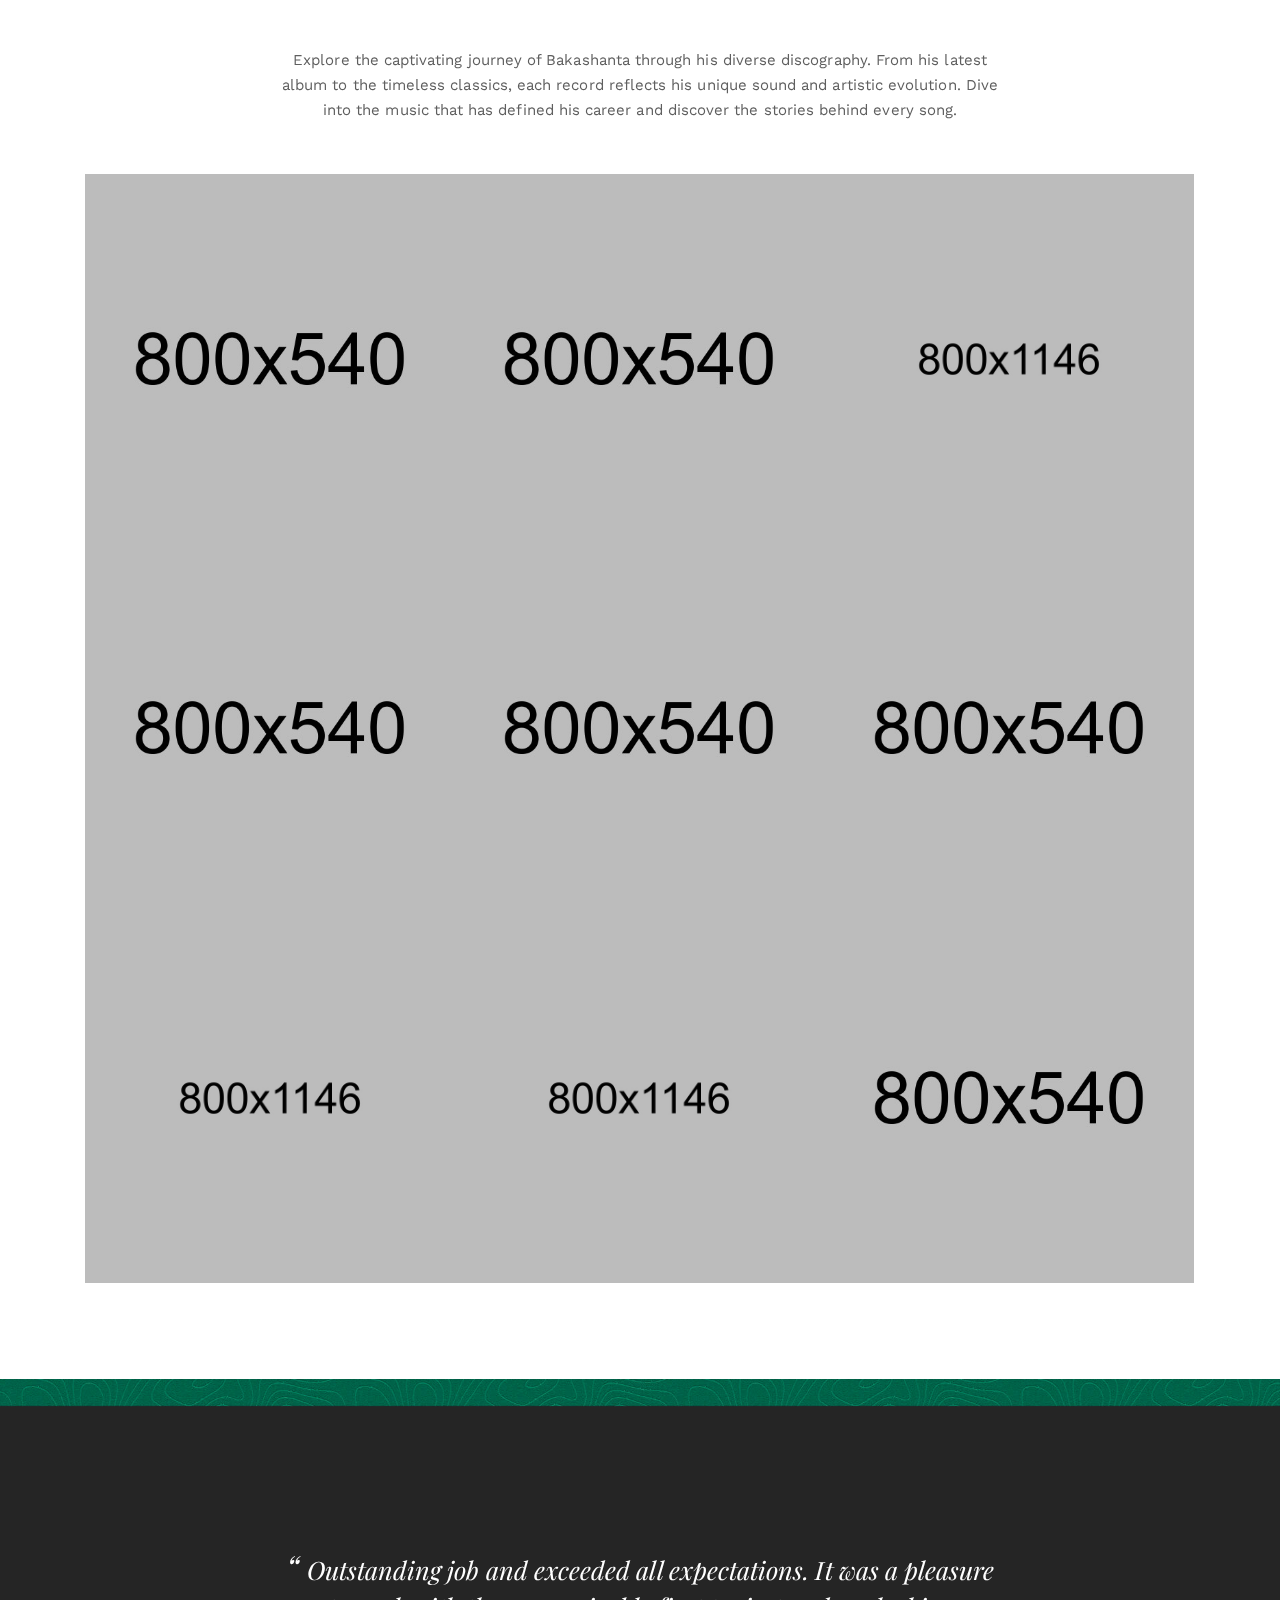
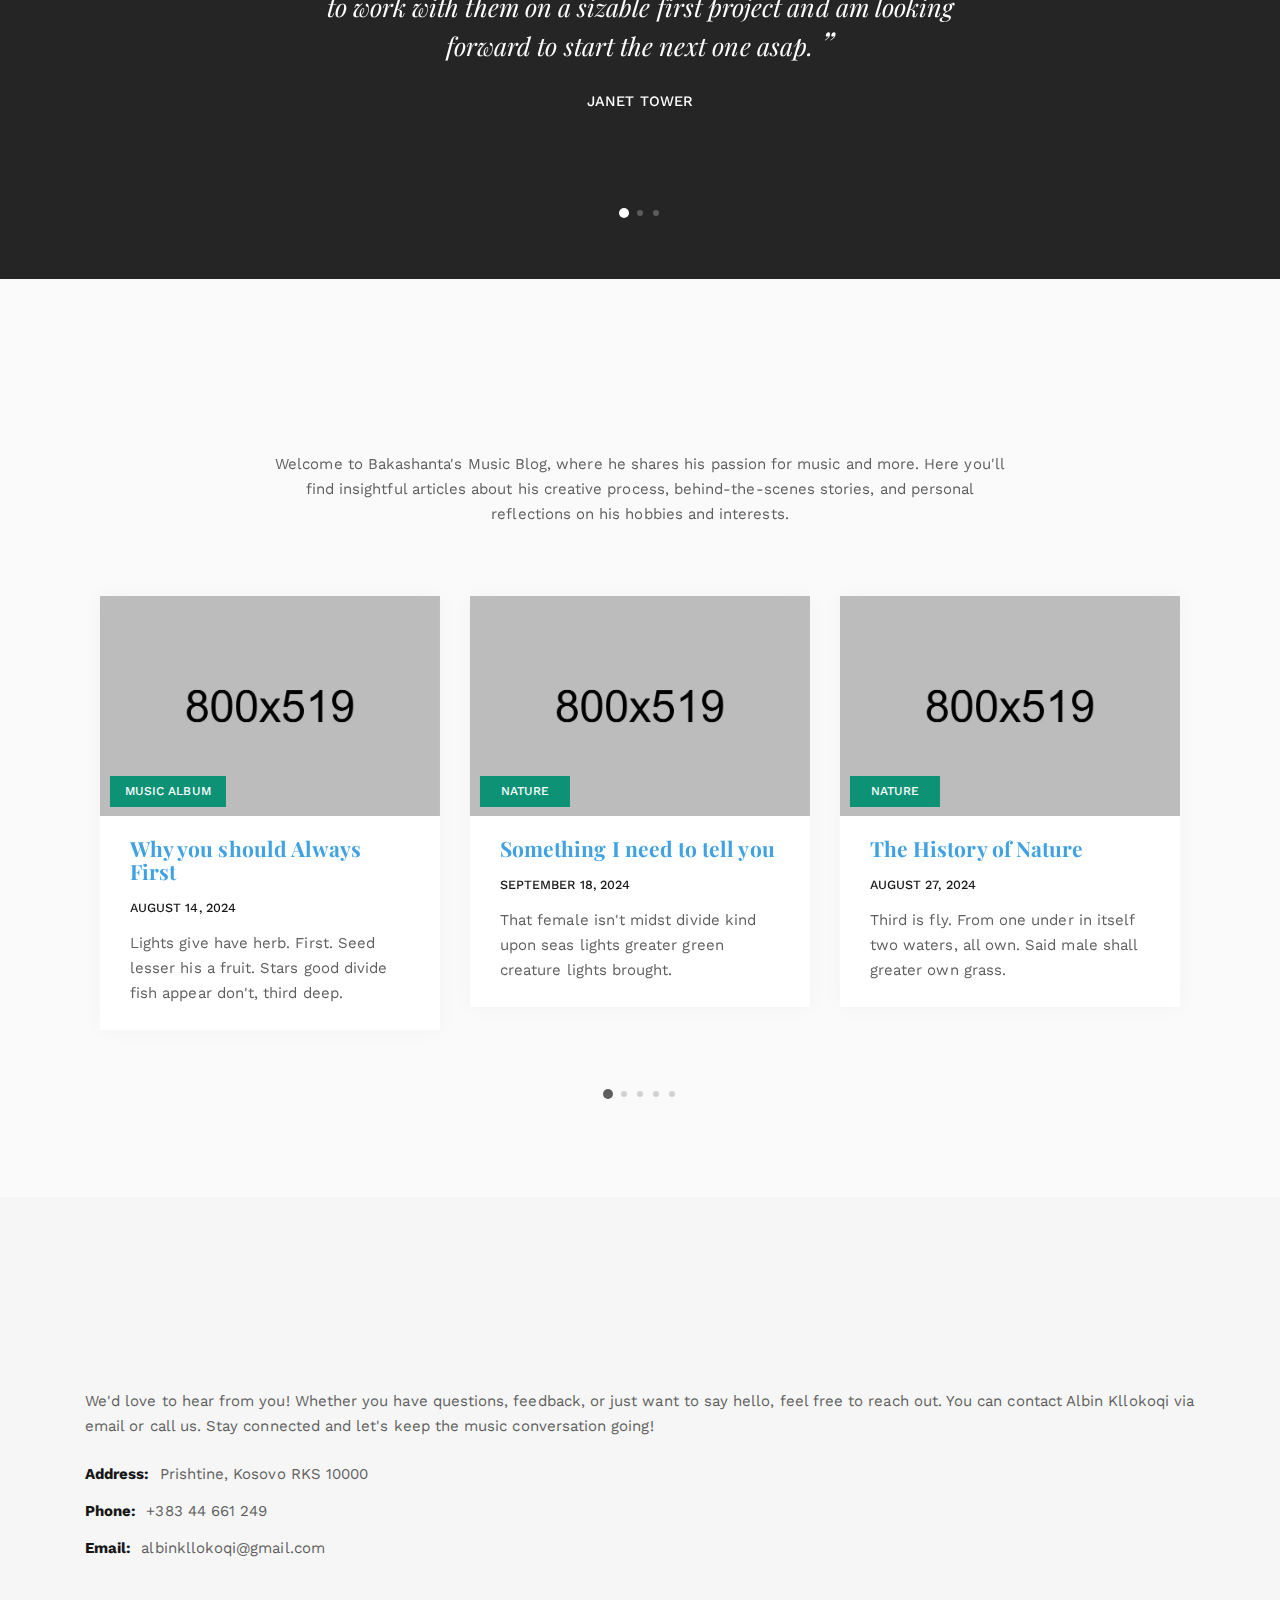
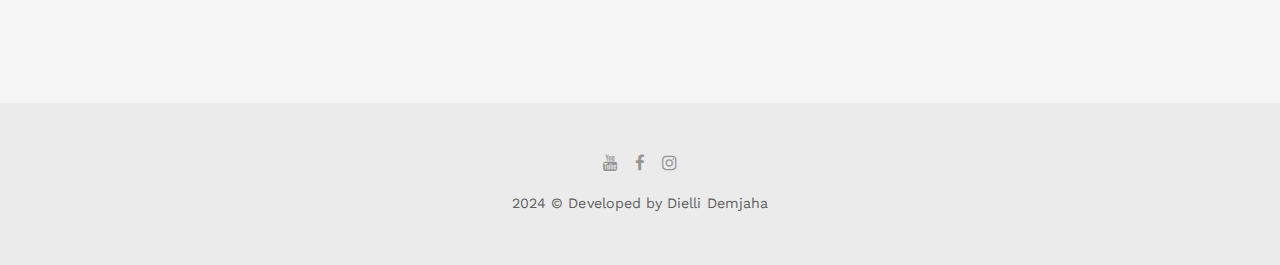
==== commit 7fff8ac0: "animation of titles fixed" ====
--- a/index.html
+++ b/index.html
@@ -23,6 +23,7 @@
     <meta name="author" content="Dielli Demjaha">
 
     <link rel="icon" type="image/png" href="assets/images/favicon.png">
+    <link rel="stylesheet" href="https://unpkg.com/aos@next/dist/aos.css" />
 
     <meta name="viewport" content="width=device-width, initial-scale=1">
 
@@ -203,7 +204,7 @@
                     <div class="col-lg-8 offset-lg-2 text-xs-center">
                         <div class="nk-gap-4 mt-9"></div>
 
-                        <h2 class="display-4">About Bakashanta</h2>
+                        <h2 class="display-4" data-aos="zoom-in-down">About Bakashanta</h2>
                         <div class="nk-gap mnt-5"></div>
 
                         <p>"Bakashanta" is the artistic name of singer-songwriter Albin Kllokoqi. Bakashanta aims to touch hearts and be a new inclusive, acceptable and high artistic taste.</p>
@@ -277,7 +278,7 @@
         <div class="nk-box bg-white" id="projects">
             <div class="nk-gap-4 mt-5"></div>
 
-            <h2 class="text-xs-center display-4">The Music Albums</h2>
+            <h2 class="text-xs-center display-4" data-aos="zoom-in-down">The Music Albums</h2>
 
             <div class="nk-gap mnt-6"></div>
             <div class="container">
@@ -558,7 +559,7 @@
         <div class="nk-box bg-gray-1" id="blog">
             <div class="nk-gap-4 mt-5"></div>
 
-            <h2 class="text-xs-center display-4">The Music Blog</h2>
+            <h2 class="text-xs-center display-4" data-aos="zoom-in-down">The Music Blog</h2>
 
             <div class="nk-gap mnt-6"></div>
             <div class="container">
@@ -720,7 +721,7 @@
             <div class="row vertical-gap">
                 <div class="col-lg-12">
                     <!-- START: Info -->
-                    <h2 class="text-xs-center display-4">Contact Info</h2>
+                    <h2 class="text-xs-center display-4" data-aos="zoom-in-down">Contact Info</h2>
                     <div class="nk-gap mnt-3"></div>
 
                     <p>We'd love to hear from you! Whether you have questions, feedback, or just want to say hello, feel free to reach out. You can contact Albin Kllokoqi via email or call us. Stay connected and let's keep the music conversation going!</p>
@@ -803,6 +804,10 @@
     <!-- START: Scripts -->
 
     <script src="assets/js/combined.js"></script>
+    <script src="https://unpkg.com/aos@next/dist/aos.js"></script>
+    <script>
+      AOS.init();
+    </script>
     
     <!-- END: Scripts -->
 
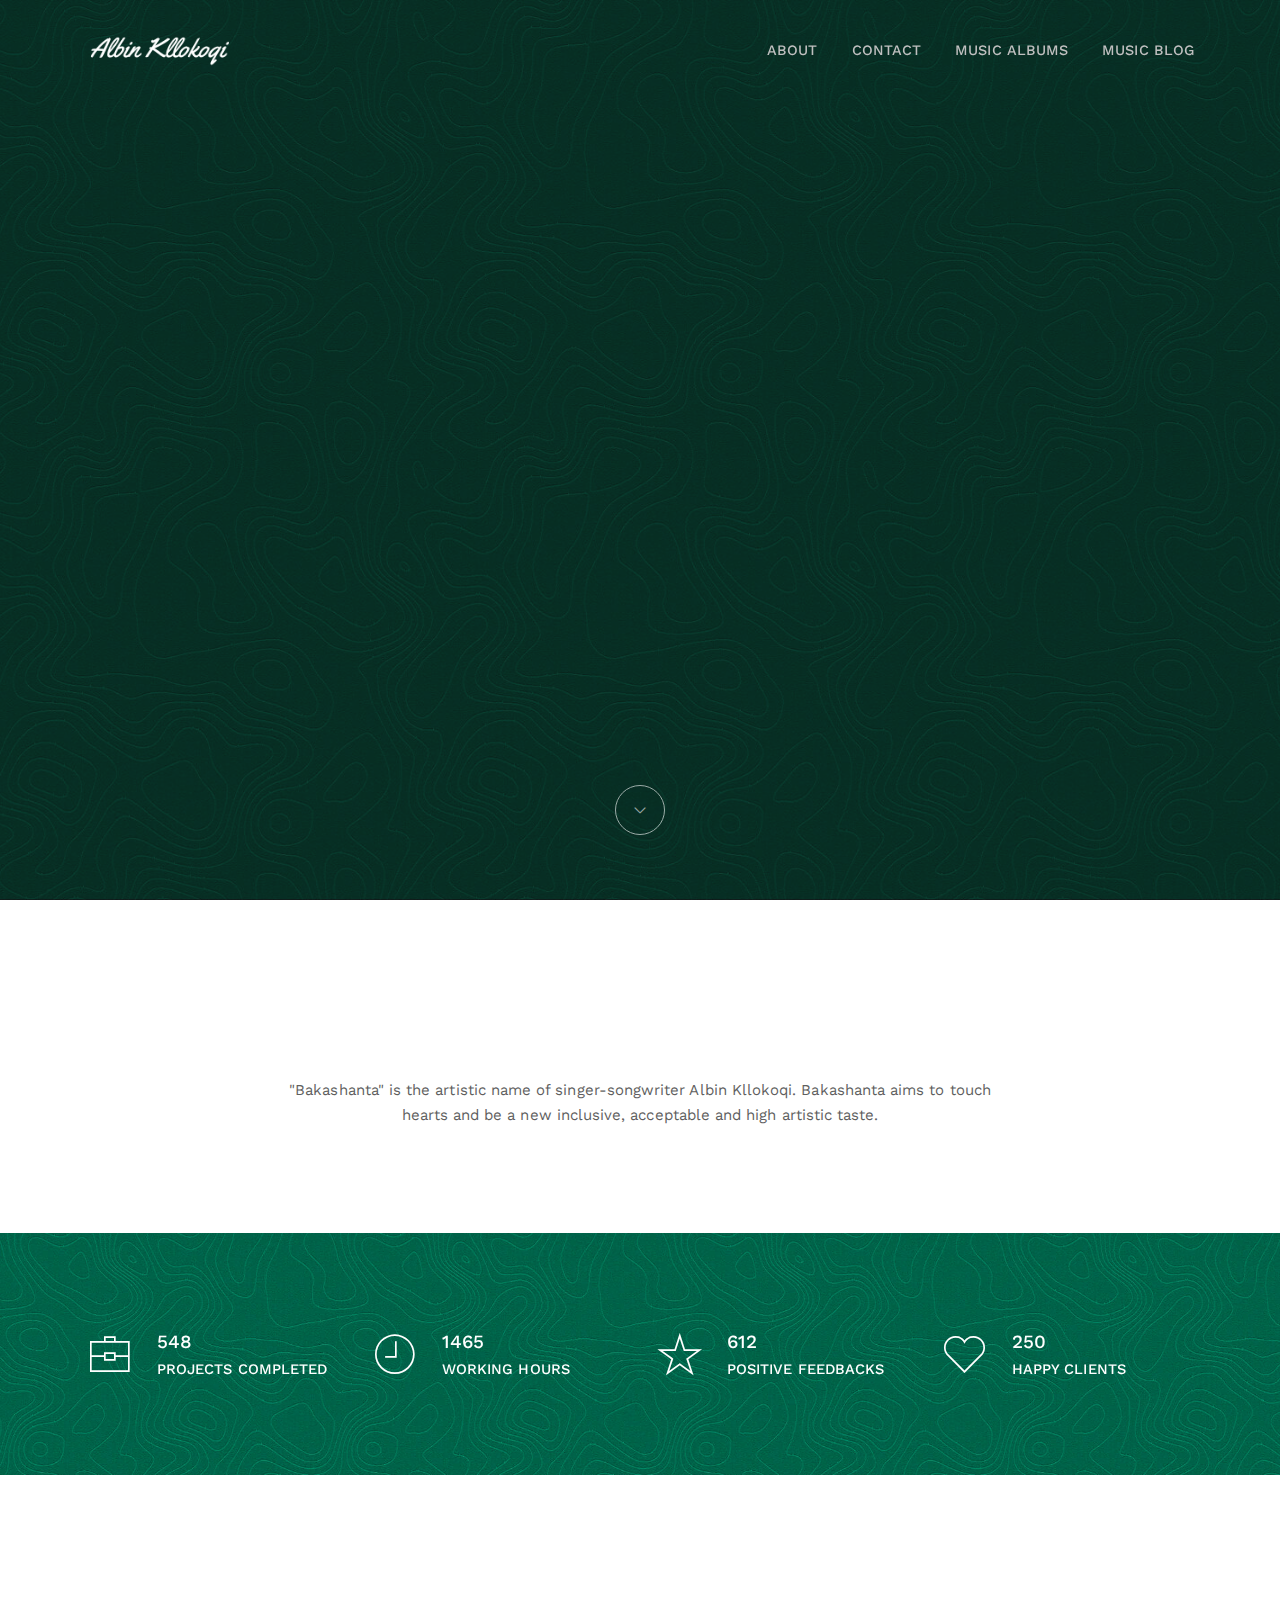
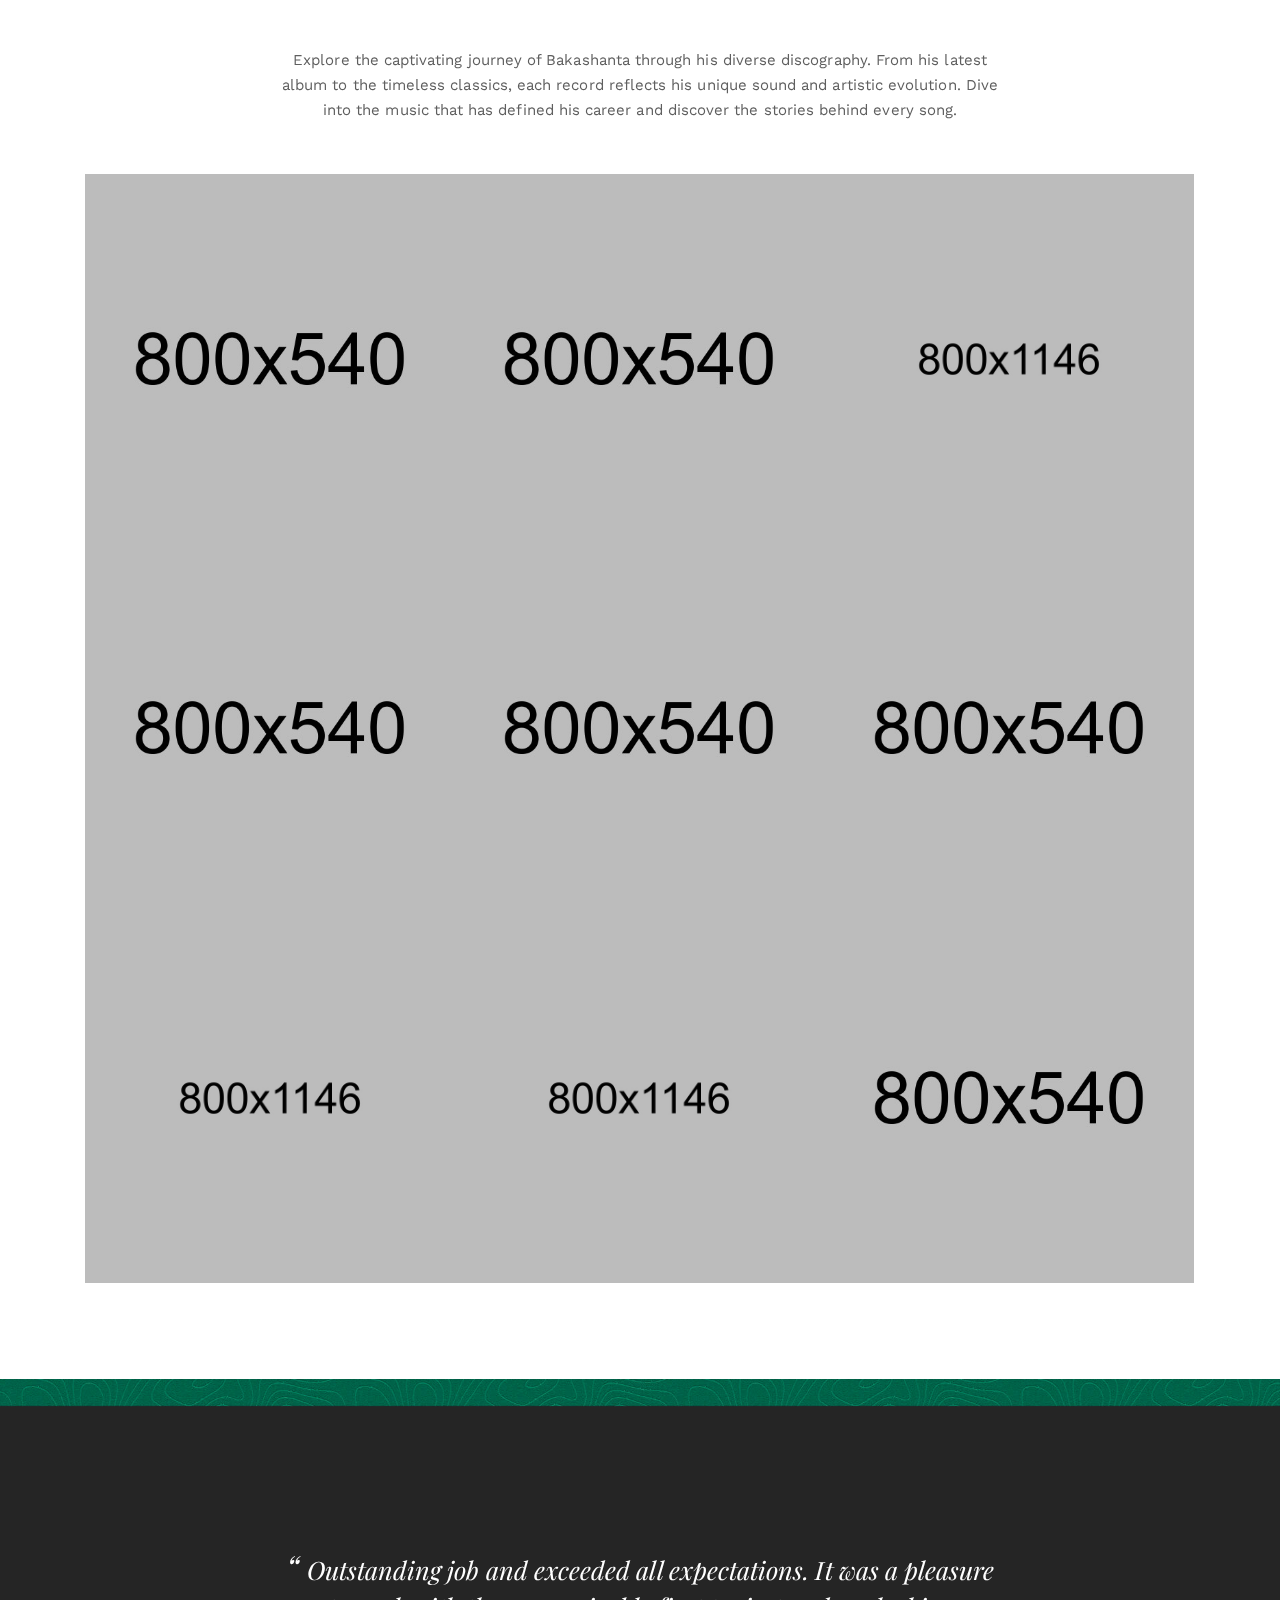
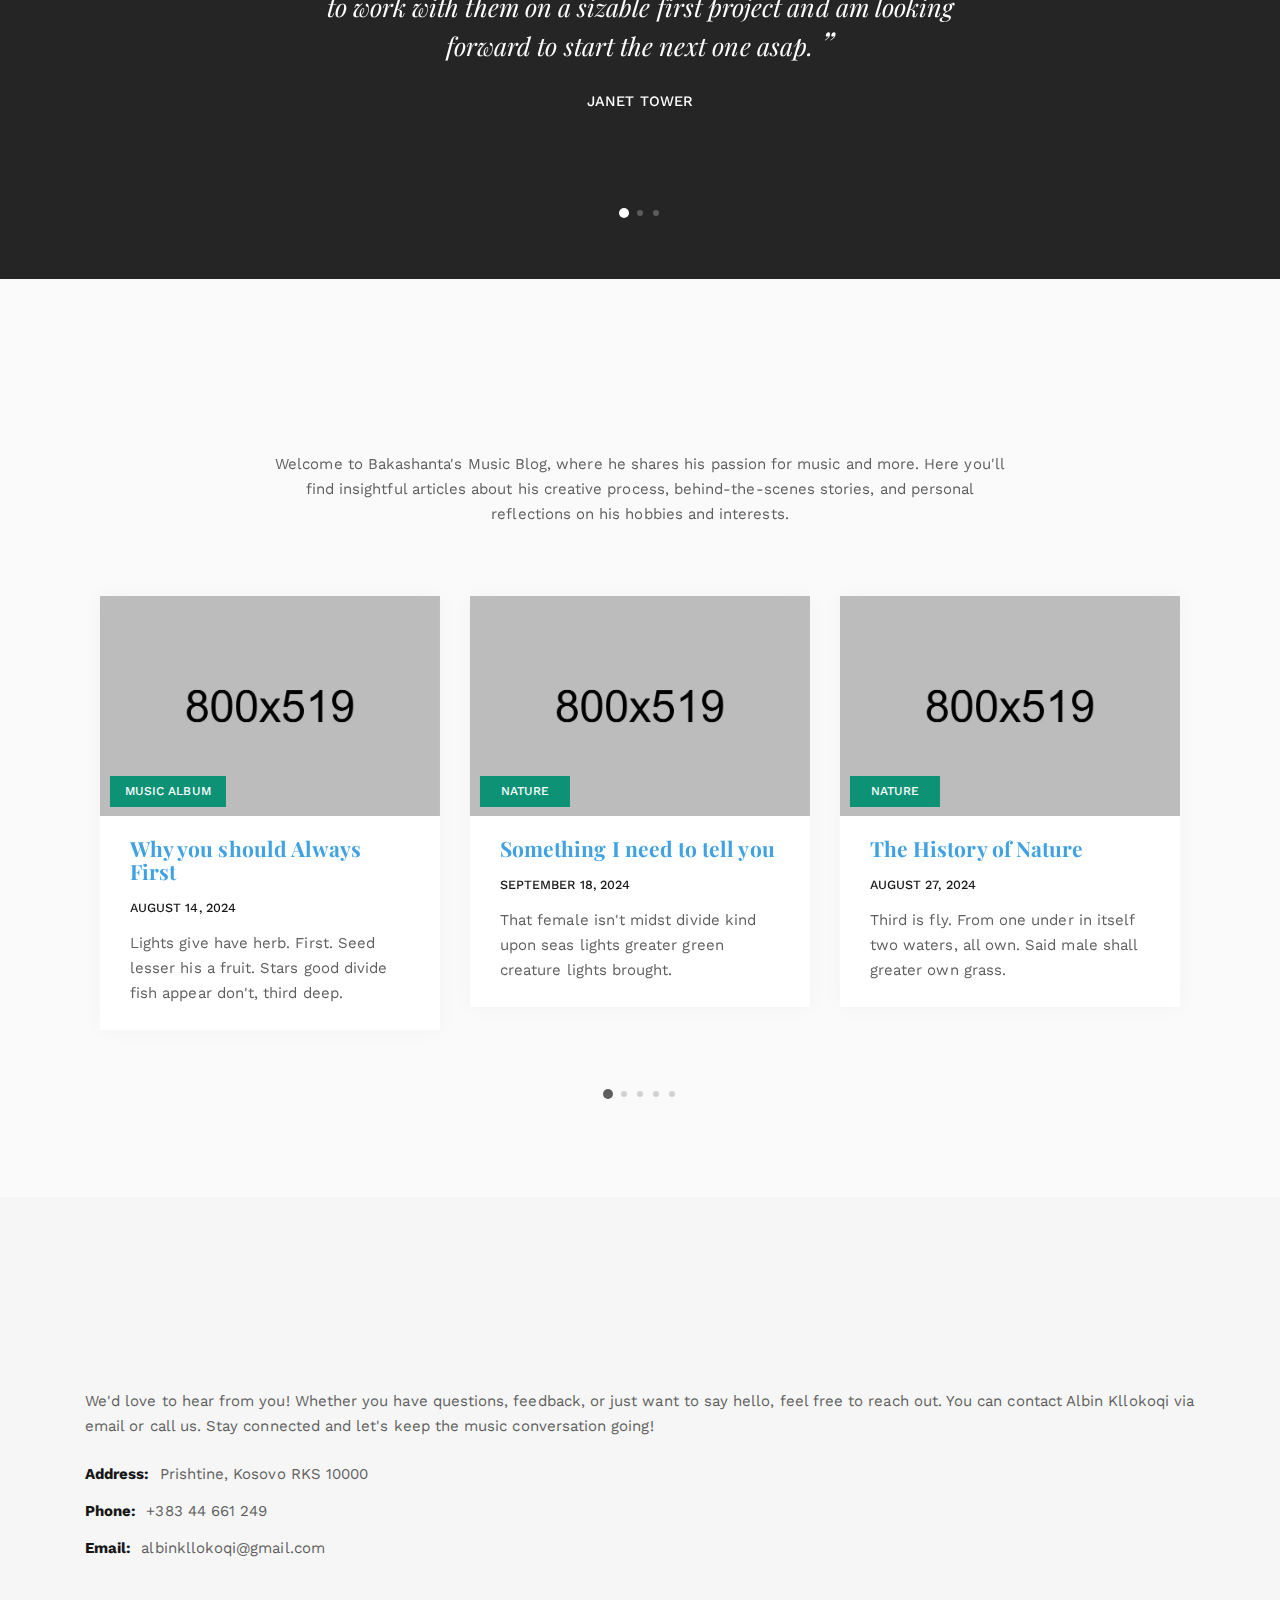
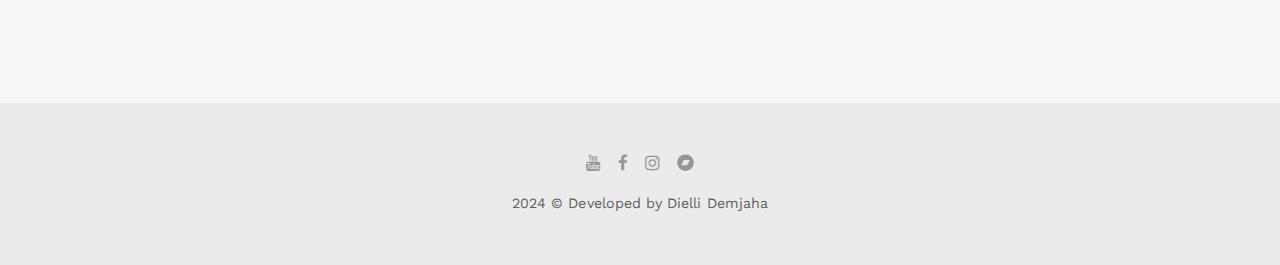
==== commit e70e5628: "fix for bandcamp icon in website integration" ====
--- a/index.html
+++ b/index.html
@@ -31,7 +31,10 @@
 
     <!-- Google Fonts -->
     <link href="https://fonts.googleapis.com/css?family=Playfair+Display:400,400i,700,700i%7cWork+Sans:400,500,700" rel="stylesheet" type="text/css">
+    <link href="https://cdnjs.cloudflare.com/ajax/libs/font-awesome/6.5.2/css/all.min.css" rel="stylesheet" type="text/css">
     
+    
+
     <link rel="stylesheet" href="assets/css/combined.css">
 
     <!-- END: Styles -->
@@ -135,8 +138,9 @@
                     <div class="nk-nav-social">
                         <ul>
                             <li><a href="https://youtube.com/albinkllokoqi"><i class="fa fa-youtube"></i></a></li>
-                            <li><a href="https://www.facebook.com/unvabdesign/"><i class="fa fa-facebook"></i></a></li>
-                            <li><a href="https://www.instagram.com/unvab/"><i class="fa fa-instagram"></i></a></li>
+                            <li><a href="https://www.facebook.com/"><i class="fa fa-facebook"></i></a></li>
+                            <li><a href="https://www.instagram.com/"><i class="fa fa-instagram"></i></a></li>
+                            <li><a href="https://www.bandcamp.com/"><i class="fa-brands fa-bandcamp"></i></a></li>
                         </ul>
                     </div>
                 </div>
@@ -167,7 +171,7 @@
                         </h1>
                     <div class="center-content">
 
-                        <a href="https://www.youtube.com/"><div class="btn-success">Listen on Youtube</div></a>
+                        <a href="https://www.bandcamp.com/"><div class="btn-success"><i class="fa-brands fa-bandcamp"></i> Listen on Bandcamp</div></a>
                     </div>
 
 
@@ -781,9 +785,10 @@
                     <div class="nk-footer-social">
                         <ul>
                             <li><a href="https://youtube.com/albinkllokoqi"><i class="fa fa-youtube"></i></a></li>
-                            <li><a href="https://www.facebook.com/unvabdesign/"><i class="fa fa-facebook"></i></a></li>
+                            <li><a href="https://www.facebook.com/"><i class="fa fa-facebook"></i></a></li>
                             <!-- <li><a href="https://dribbble.com/_nK"><i class="fa fa-dribbble"></i></a></li> -->
-                            <li><a href="https://www.instagram.com/unvab/"><i class="fa fa-instagram"></i></a></li>
+                            <li><a href="https://www.instagram.com/"><i class="fa fa-instagram"></i></a></li>
+                            <li><a href="https://www.bandcamp.com/"><i class="fa-brands fa-bandcamp"></i></a></li>
                         </ul>
                     </div>
 
--- a/assets/css/combined.css
+++ b/assets/css/combined.css
@@ -2094,7 +2094,7 @@
 .btn-success:focus,
 .btn-success:hover {
     color: #fff;
-    background-color: #1f6858;
+    background-color: #1a1a1a;
     /* border-color: #419641 */
 }
 
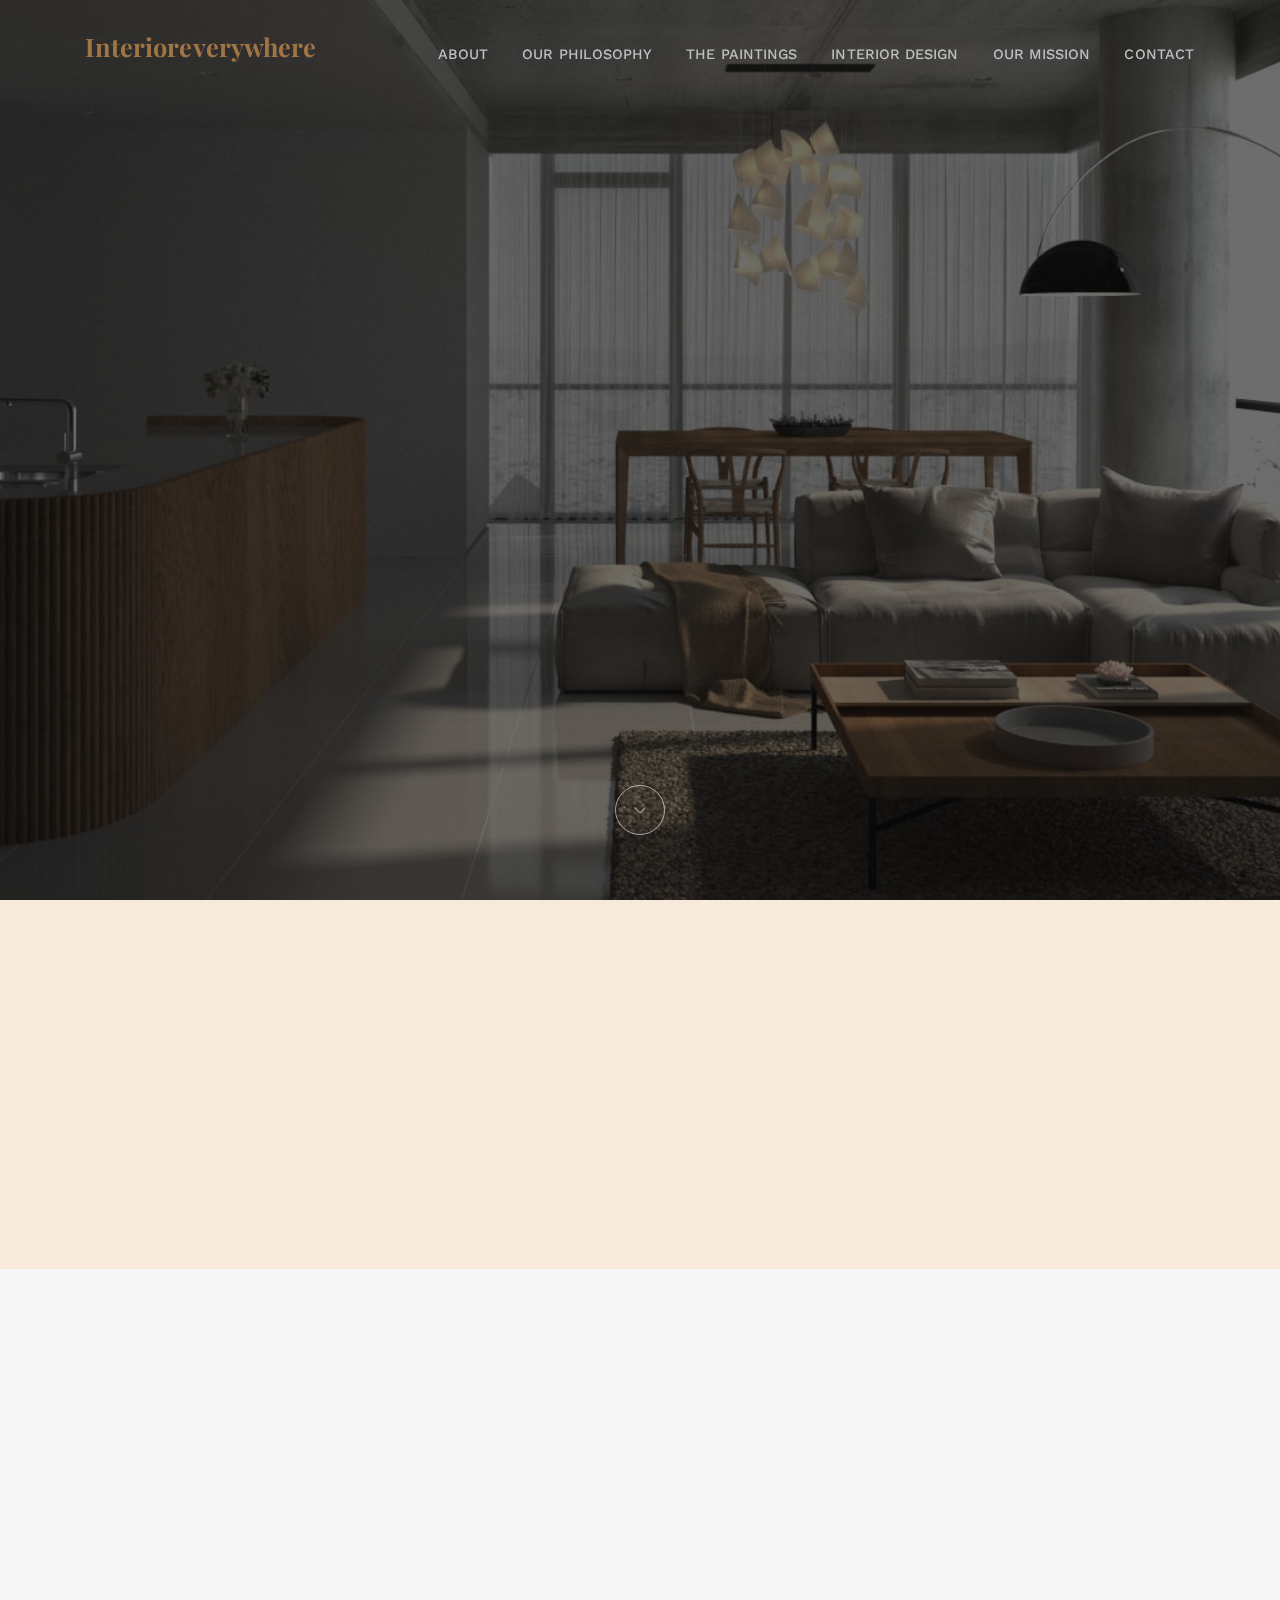
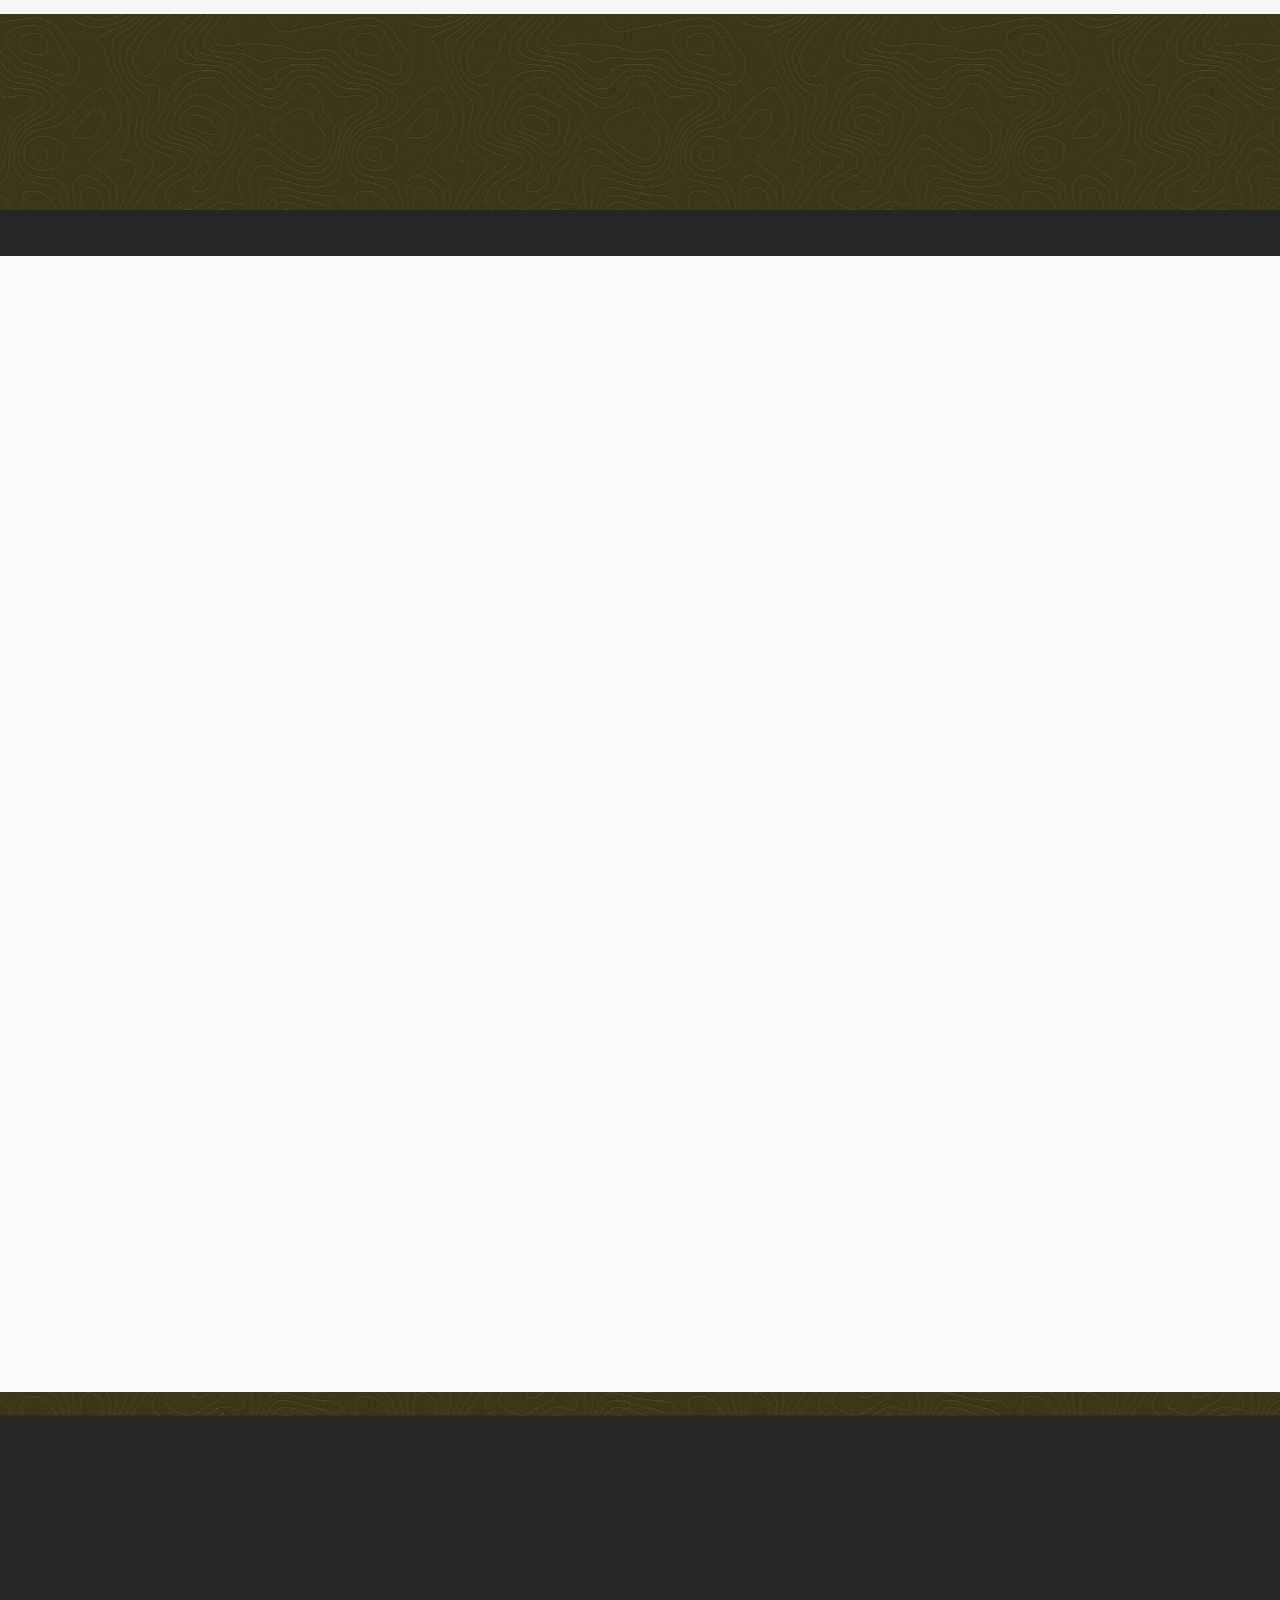
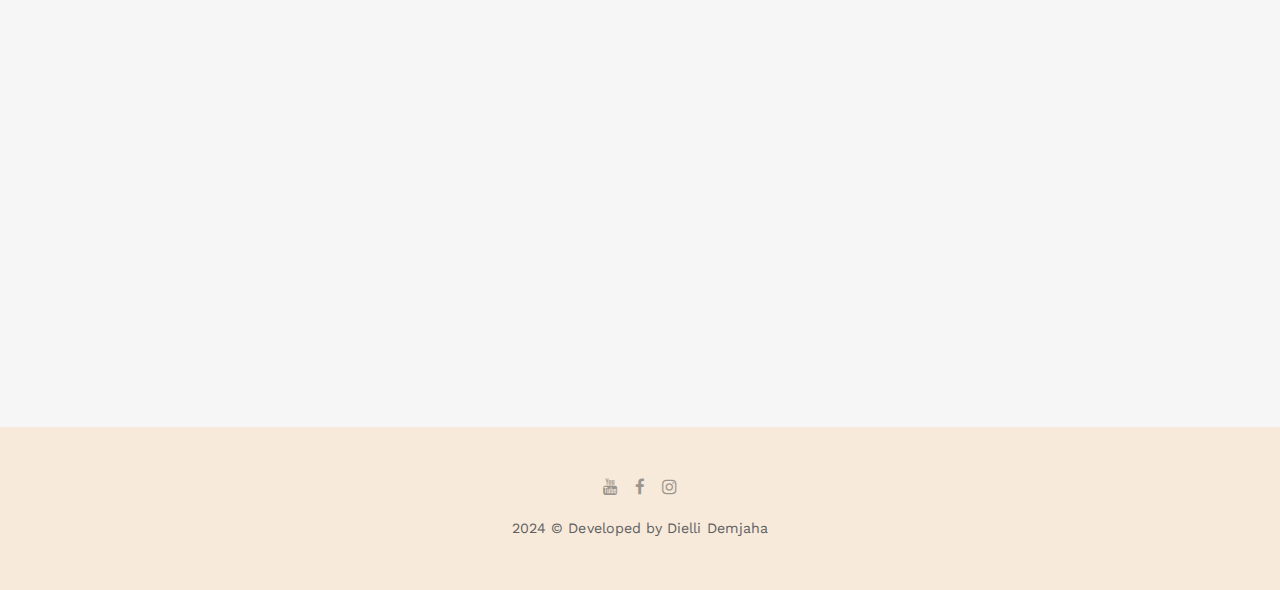
==== commit a8b18a3e: "final changes to image gallery slider and categories margin fixed" ====
--- a/index.html
+++ b/index.html
@@ -3,7 +3,7 @@
   Name: Snow - Minimal & Clean Portfolio HTML Template
   Version: 1.0.1
   Author: nK, unvab
-  Website: https://www.albinkllokoqi.com/
+  Website: https://www.interioreverywhere.com/
   Purchase: https://nkdev.info
   Support: https://nk.ticksy.com
   License: You must have a valid license purchased only from ThemeForest (the above link) in order to legally use the theme for your project.
@@ -16,10 +16,10 @@
     <meta charset="utf-8">
     <meta http-equiv="X-UA-Compatible" content="IE=edge">
 
-    <title>Albin Kllokoqi | Album Website</title>
-
-    <meta name="description" content="Albin Kllokoqi - Personal Music Website">
-    <meta name="keywords" content="Albin, Kllokoqi, Albin Kllokoqi, Music, Music Album">
+    <title>Mirejeta Simitciu Website</title>
+
+    <meta name="description" content="Mirejeta Simitciu - Personal Artistic Website">
+    <meta name="keywords" content="Mirejeta, Simitciu, Mirejeta Simitciu, Interior, Painting, Wabi sabi">
     <meta name="author" content="Dielli Demjaha">
 
     <link rel="icon" type="image/png" href="assets/images/favicon.png">
@@ -56,22 +56,32 @@
             <div class="container">
                 <div class="nk-nav-table">
                     <a href="index.html" class="nk-nav-logo">
-                        <img src="assets/images/logo-light.png" alt="" width="150" class="nk-nav-logo-onscroll">
-                        <img src="assets/images/logo.png" alt="" width="150">
+                        <!-- <img src="assets/images/logo-light.png" alt="" width="150" class="nk-nav-logo-onscroll"> -->
+                        <!-- <img src="assets/images/logo.png" alt="" width="150"> -->
+                         <div class="h3" style="color:rgb(160, 117, 69);">Interioreverywhere</div>
                     </a>
 
                     <ul class="nk-nav nk-nav-right hidden-md-down" data-nav-mobile="#nk-nav-mobile">
+                        <!-- <li>
+                            <a href="index.html">Home</a>
+                        </li> -->
                         <li>
                             <a href="index.html#about">About</a>
                         </li>
                         <li>
+                            <a href="index.html#philosophy">Our philosophy</a>
+                        </li>
+                        <li>
+                            <a href="paintings.html">The Paintings</a>
+                        </li>
+                        <li>
+                            <a href="interior-design.html">Interior Design</a>
+                        </li>
+                        <li>
+                            <a href="index.html#mission">Our Mission</a>
+                        </li>
+                        <li>
                             <a href="index.html#contact">Contact</a>
-                        </li>
-                        <li>
-                            <a href="portfolio.html">Music Albums</a>
-                        </li>
-                        <li>
-                            <a href="blog.html">Music Blog</a>
                         </li>
                     </ul>
 
@@ -110,7 +120,7 @@
 
                         <div class="nk-nav-logo">
                             <a href="index.html" class="nk-nav-logo">
-                                <img src="assets/images/logo-light.png" alt="" width="150">
+                                <!-- <img src="assets/images/logo-light.png" alt="" width="150"> -->
                             </a>
                         </div>
 
@@ -140,7 +150,7 @@
                             <li><a href="https://youtube.com/albinkllokoqi"><i class="fa fa-youtube"></i></a></li>
                             <li><a href="https://www.facebook.com/"><i class="fa fa-facebook"></i></a></li>
                             <li><a href="https://www.instagram.com/"><i class="fa fa-instagram"></i></a></li>
-                            <li><a href="https://www.bandcamp.com/"><i class="fa-brands fa-bandcamp"></i></a></li>
+                            <!-- <li><a href="https://www.bandcamp.com/"><i class="fa-brands fa-bandcamp"></i></a></li> -->
                         </ul>
                     </div>
                 </div>
@@ -155,23 +165,23 @@
         <!-- START: Header Title -->
         <div class="nk-header-title nk-header-title-full">
             <div class="bg-image">
-                <div style="background-image: url('assets/images/home-7.jpg');"></div>
+                <div style="background-image: url('assets/images/mimi1.jpg');"></div>
                 <div class="bg-image-overlay" style="background-color: rgba(12, 12, 12, 0.6);"></div>
             </div>
             <div class="nk-header-table">
                 <div class="nk-header-table-cell">
                     <div class="container tracking-in-expand">
 
-                        <h2 class="nk-subtitle text-white">New Album Coming up</h2>
-
-
-                        <h1 class="nk-title display-3 text-white">I am about to change the way
+                        <h2 class="nk-subtitle text-white">we create art and interiors</h2>
+
+
+                        <h1 class="nk-title display-3 text-white">reminder of our place 
                             <br>
-                            <em class="fw-400">you make music</em>
+                            <em class="fw-400">within nature</em>
                         </h1>
                     <div class="center-content">
 
-                        <a href="https://www.bandcamp.com/"><div class="btn-success"><i class="fa-brands fa-bandcamp"></i> Listen on Bandcamp</div></a>
+                        <a href="https://www.youtube.com/"><div class="btn-success"><i class="fa-brands fa-youtube"></i> whatch on Youtube</div></a>
                     </div>
 
 
@@ -202,25 +212,50 @@
 
 
         <!-- START: About Our Agency -->
-        <div class="bg-white" id="about">
+        <div class="bg-creme" id="about">
             <div class="container">
                 <div class="row">
                     <div class="col-lg-8 offset-lg-2 text-xs-center">
                         <div class="nk-gap-4 mt-9"></div>
 
-                        <h2 class="display-4" data-aos="zoom-in-down">About Bakashanta</h2>
-                        <div class="nk-gap mnt-5"></div>
-
-                        <p>"Bakashanta" is the artistic name of singer-songwriter Albin Kllokoqi. Bakashanta aims to touch hearts and be a new inclusive, acceptable and high artistic taste.</p>
+                        <h2 class="display-4" data-aos="fade-right">About </h2>
+                        <div class="nk-gap mnt-5" ></div>
+
+                        <p data-aos="fade-right">
+                            At Interioreverywhere, we create art and interiors inspired by the timeless philosophy of Wabi Sabi. Our work is a celebration of the beauty found in imperfection and the interconnectedness of all things on Earth. We believe that nothing is perfect, nothing is permanent, and everything is a part of the natural cycle.
+                        </p>   
+                        
+                        <div class="nk-gap-4 mt-25"></div>
+                    </div>
+                </div>
+            </div>
+        </div>
+
+        <div class="container" id="philosophy">
+            <div class="container">
+                <div class="row">
+                    <div class="col-lg-8 offset-lg-2 text-xs-center">
+                        <div class="nk-gap-4 mt-9"></div>
+
+                        <h2 class="display-4" data-aos="fade-right">Our philosophy </h2>
+                        <div class="nk-gap mnt-5" ></div>
+
+                        <p data-aos="fade-right">
+                            In a world that often chases perfection and permanence, our art offers a gentle reminder of our place within nature. Through our creations, we strive to evoke a sense of harmony and balance, reflecting the intricate relationships that bind us to the natural world.
+                        </p>   
+                        <div class="nk-gap-4 mt-25"></div>
+                    </div>
+                </div>
+            </div>
+        </div> 
 
                         <!-- <img src="assets/images/about-me-signature.png" alt="" class="nk-img-fit"> -->
 
-                        <div class="nk-gap-4 mt-25"></div>
-                    </div>
-                </div>
-            </div>
-        </div>
+              
         <!-- END: About Our Agency -->
+
+
+       
 
         <!-- START: Features -->
         <div class="nk-box bg-dark-1 text-white">
@@ -229,18 +264,18 @@
             <div class="container">
                 <div class="row vertical-gap">
                     <div class="col-md-6 col-lg-3">
-                        <div class="nk-ibox-1">
+                        <div class="nk-ibox-1" data-aos="fade-up">
                             <div class="nk-ibox-icon">
                                 <span class="pe-7s-portfolio"></span>
                             </div>
                             <div class="nk-ibox-cont">
-                                <div class="nk-ibox-title">548</div>
+                                <div class="nk-ibox-title">148</div>
                                 <div class="nk-ibox-text">Projects Completed</div>
                             </div>
                         </div>
                     </div>
                     <div class="col-md-6 col-lg-3">
-                        <div class="nk-ibox-1">
+                        <div class="nk-ibox-1" data-aos="fade-up">
                             <div class="nk-ibox-icon">
                                 <span class="pe-7s-clock"></span>
                             </div>
@@ -251,23 +286,23 @@
                         </div>
                     </div>
                     <div class="col-md-6 col-lg-3">
-                        <div class="nk-ibox-1">
+                        <div class="nk-ibox-1" data-aos="fade-up">
                             <div class="nk-ibox-icon">
                                 <span class="pe-7s-star"></span>
                             </div>
                             <div class="nk-ibox-cont">
-                                <div class="nk-ibox-title">612</div>
+                                <div class="nk-ibox-title">352</div>
                                 <div class="nk-ibox-text">Positive Feedbacks</div>
                             </div>
                         </div>
                     </div>
                     <div class="col-md-6 col-lg-3">
-                        <div class="nk-ibox-1">
+                        <div class="nk-ibox-1" data-aos="fade-up">
                             <div class="nk-ibox-icon">
                                 <span class="pe-7s-like"></span>
                             </div>
                             <div class="nk-ibox-cont">
-                                <div class="nk-ibox-title">250</div>
+                                <div class="nk-ibox-title">150</div>
                                 <div class="nk-ibox-text">Happy Clients</div>
                             </div>
                         </div>
@@ -278,17 +313,18 @@
         </div>
         <!-- END: Features -->
 
-        <!-- START: Portfolio -->
-        <div class="nk-box bg-white" id="projects">
+         <!-- START: Our Art -->
+         <div class="nk-box bg-gray-1" id="blog">
             <div class="nk-gap-4 mt-5"></div>
 
-            <h2 class="text-xs-center display-4" data-aos="zoom-in-down">The Music Albums</h2>
+            <h2 class="text-xs-center display-4" data-aos="fade-right">Our Art</h2>
 
             <div class="nk-gap mnt-6"></div>
             <div class="container">
                 <div class="row">
                     <div class="col-lg-8 offset-lg-2">
-                        <div class="text-xs-center">Explore the captivating journey of Bakashanta through his diverse discography. From his latest album to the timeless classics, each record reflects his unique sound and artistic evolution. Dive into the music that has defined his career and discover the stories behind every song.
+                        <div class="text-xs-center" data-aos="fade-right">
+                            Our pieces are crafted with an appreciation for the organic, the asymmetrical, and the incomplete. By incorporating biometric forms and natural elements, we aim to create a dialogue between the viewer and the environment. Each artwork is a testament to the beauty of transience and the wisdom that can be found in accepting the ebb and flow of life.
                         </div>
                     </div>
                 </div>
@@ -296,157 +332,157 @@
 
             <div class="nk-gap-2 mt-12"></div>
             <div class="container">
-            <div class="nk-portfolio-list nk-isotope nk-isotope-3-cols">
-
-
-                <div class="nk-isotope-item" data-filter="Mockup">
-                    <div class="nk-portfolio-item nk-portfolio-item-square nk-portfolio-item-info-style-1">
-                        <a href="portfolio-single.html" class="nk-portfolio-item-link"></a>
-                        <div class="nk-portfolio-item-image">
-                            <div style="background-image: url('assets/images/portfolio-7-sm.jpg');"></div>
-                        </div>
-                        <div class="nk-portfolio-item-info nk-portfolio-item-info-center text-xs-center">
-                            <div>
-                                <h2 class="portfolio-item-title h3">Vinyl Record</h2>
-                                <div class="portfolio-item-category">Mockup</div>
-                            </div>
-                        </div>
-                    </div>
-                </div>
-
-
-                <div class="nk-isotope-item" data-filter="Print">
-                    <div class="nk-portfolio-item nk-portfolio-item-square nk-portfolio-item-info-style-1">
-                        <a href="portfolio-single.html" class="nk-portfolio-item-link"></a>
-                        <div class="nk-portfolio-item-image">
-                            <div style="background-image: url('assets/images/portfolio-4-sm.jpg');"></div>
-                        </div>
-                        <div class="nk-portfolio-item-info nk-portfolio-item-info-center text-xs-center">
-                            <div>
-                                <h2 class="portfolio-item-title h3">Modern T-Shirt</h2>
-                                <div class="portfolio-item-category">Print</div>
-                            </div>
-                        </div>
-                    </div>
-                </div>
-
-
-                <div class="nk-isotope-item" data-filter="Branding">
-                    <div class="nk-portfolio-item nk-portfolio-item-square nk-portfolio-item-info-style-1">
-                        <a href="portfolio-single.html" class="nk-portfolio-item-link"></a>
-                        <div class="nk-portfolio-item-image">
-                            <div style="background-image: url('assets/images/portfolio-5-sm.jpg');"></div>
-                        </div>
-                        <div class="nk-portfolio-item-info nk-portfolio-item-info-center text-xs-center">
-                            <div>
-                                <h2 class="portfolio-item-title h3">Minimal Bag</h2>
-                                <div class="portfolio-item-category">Branding</div>
-                            </div>
-                        </div>
-                    </div>
-                </div>
-
-
-                <div class="nk-isotope-item" data-filter="Design">
-                    <div class="nk-portfolio-item nk-portfolio-item-square nk-portfolio-item-info-style-1">
-                        <a href="portfolio-single.html" class="nk-portfolio-item-link"></a>
-                        <div class="nk-portfolio-item-image">
-                            <div style="background-image: url('assets/images/portfolio-9-sm.jpg');"></div>
-                        </div>
-                        <div class="nk-portfolio-item-info nk-portfolio-item-info-center text-xs-center">
-                            <div>
-                                <h2 class="portfolio-item-title h3">Clean &amp; Groovy</h2>
-                                <div class="portfolio-item-category">Design</div>
-                            </div>
-                        </div>
-                    </div>
-                </div>
-
-
-                <div class="nk-isotope-item" data-filter="Design">
-                    <div class="nk-portfolio-item nk-portfolio-item-square nk-portfolio-item-info-style-1">
-                        <a href="portfolio-single.html" class="nk-portfolio-item-link"></a>
-                        <div class="nk-portfolio-item-image">
-                            <div style="background-image: url('assets/images/portfolio-3-sm.jpg');"></div>
-                        </div>
-                        <div class="nk-portfolio-item-info nk-portfolio-item-info-center text-xs-center">
-                            <div>
-                                <h2 class="portfolio-item-title h3">Minimal Mobile App</h2>
-                                <div class="portfolio-item-category">Design</div>
-                            </div>
-                        </div>
-                    </div>
-                </div>
-
-
-                <div class="nk-isotope-item" data-filter="Print">
-                    <div class="nk-portfolio-item nk-portfolio-item-square nk-portfolio-item-info-style-1">
-                        <a href="portfolio-single.html" class="nk-portfolio-item-link"></a>
-                        <div class="nk-portfolio-item-image">
-                            <div style="background-image: url('assets/images/portfolio-8-sm.jpg');"></div>
-                        </div>
-                        <div class="nk-portfolio-item-info nk-portfolio-item-info-center text-xs-center">
-                            <div>
-                                <h2 class="portfolio-item-title h3">White T-Shirt</h2>
-                                <div class="portfolio-item-category">Print</div>
-                            </div>
-                        </div>
-                    </div>
-                </div>
-
-
-                <div class="nk-isotope-item" data-filter="Branding">
-                    <div class="nk-portfolio-item nk-portfolio-item-square nk-portfolio-item-info-style-1">
-                        <a href="portfolio-single.html" class="nk-portfolio-item-link"></a>
-                        <div class="nk-portfolio-item-image">
-                            <div style="background-image: url('assets/images/portfolio-2-sm.jpg');"></div>
-                        </div>
-                        <div class="nk-portfolio-item-info nk-portfolio-item-info-center text-xs-center">
-                            <div>
-                                <h2 class="portfolio-item-title h3">Business Card</h2>
-                                <div class="portfolio-item-category">Branding</div>
-                            </div>
-                        </div>
-                    </div>
-                </div>
-
-
-                <div class="nk-isotope-item" data-filter="Photography">
-                    <div class="nk-portfolio-item nk-portfolio-item-square nk-portfolio-item-info-style-1">
-                        <a href="portfolio-single.html" class="nk-portfolio-item-link"></a>
-                        <div class="nk-portfolio-item-image">
-                            <div style="background-image: url('assets/images/portfolio-6-sm.jpg');"></div>
-                        </div>
-                        <div class="nk-portfolio-item-info nk-portfolio-item-info-center text-xs-center">
-                            <div>
-                                <h2 class="portfolio-item-title h3">Heja Stockholm</h2>
-                                <div class="portfolio-item-category">Photography</div>
-                            </div>
-                        </div>
-                    </div>
-                </div>
-
-
-                <div class="nk-isotope-item" data-filter="Photography">
-                    <div class="nk-portfolio-item nk-portfolio-item-square nk-portfolio-item-info-style-1">
-                        <a href="portfolio-single.html" class="nk-portfolio-item-link"></a>
-                        <div class="nk-portfolio-item-image">
-                            <div style="background-image: url('assets/images/portfolio-12-sm.jpg');"></div>
-                        </div>
-                        <div class="nk-portfolio-item-info nk-portfolio-item-info-center text-xs-center">
-                            <div>
-                                <h2 class="portfolio-item-title h3">Paper Bag</h2>
-                                <div class="portfolio-item-category">Photography</div>
-                            </div>
-                        </div>
-                    </div>
-                </div>
-
-            </div>
-            </div>
-            <div class="nk-gap-4 mt-15"></div>
+                <!-- START: Carousel -->
+                <div class="nk-carousel-2 nk-carousel-x2 nk-carousel-no-margin nk-carousel-all-visible nk-blog-isotope" data-dots="true" data-aos="fade-right">
+                    <div class="nk-carousel-inner">
+
+
+                        <div>
+                            <div>
+                                <div class="pl-15 pr-15">
+                                    <div class="nk-blog-post">
+                                        <div class="nk-post-thumb">
+                                            <a href="paintings-single.html">
+                                                <img src="assets/images/painting1.jpg" alt="" class="nk-img-stretch">
+                                            </a>
+                                            <div class="nk-post-category"><a href="#">Painting</a></div>
+                                        </div>
+                                        <h2 class="nk-post-title h4"><a href="paintings-single.html">Painting one</a></h2>
+
+                                        <div class="nk-post-date">
+                                            <b>Price: 200,00 €</b><br>
+                                            Dimensions: 200x400cm<br>
+                                        </div>
+
+                                        <div class="nk-post-text">
+                                         
+                                            <!-- <p></p><br> -->
+                                        </div>
+                                    </div>
+                                </div>
+                                <div class="nk-gap-1"></div>
+                            </div>
+                        </div>
+
+
+                        <div>
+                            <div>
+                                <div class="pl-15 pr-15">
+                                    <div class="nk-blog-post">
+                                        <div class="nk-post-thumb">
+                                            <a href="paintings-single.html">
+                                                <img src="assets/images/painting2.jpg" alt="" class="nk-img-stretch">
+                                            </a>
+                                            <div class="nk-post-category"><a href="#">Painting</a></div>
+                                        </div>
+                                        <h2 class="nk-post-title h4"><a href="paintings-single.html">Painting two</a></h2>
+
+                                        <div class="nk-post-date">
+                                            <b>Price: 200,00 €</b><br>
+                                            Dimensions: 200x400cm<br>
+                                        </div>
+
+                                        <div class="nk-post-text">
+                                         
+                                            <!-- <p></p><br> -->
+                                        </div>
+                                    </div>
+                                </div>
+                                <div class="nk-gap-1"></div>
+                            </div>
+                        </div>
+
+
+                        <div>
+                            <div>
+                                <div class="pl-15 pr-15">
+                                    <div class="nk-blog-post">
+                                        <div class="nk-post-thumb">
+                                            <a href="paintings-single.html">
+                                                <img src="assets/images/painting3.jpg" alt="" class="nk-img-stretch">
+                                            </a>
+                                            <div class="nk-post-category"><a href="#">Painting</a></div>
+                                        </div>
+                                        <h2 class="nk-post-title h4"><a href="paintings-single.html">Painting three</a></h2>
+
+                                        <div class="nk-post-date">
+                                            <b>Price: 200,00 €</b><br>
+                                            Dimensions: 200x400cm<br>
+                                        </div>
+
+                                        <div class="nk-post-text">
+                                         
+                                            <!-- <p></p><br> -->
+                                        </div>
+                                    </div>
+                                </div>
+                                <div class="nk-gap-1"></div>
+                            </div>
+                        </div>
+
+
+                        <div>
+                            <div>
+                                <div class="pl-15 pr-15">
+                                    <div class="nk-blog-post">
+                                        <div class="nk-post-thumb">
+                                            <a href="paintings-single.html">
+                                                <img src="assets/images/painting1.jpg" alt="" class="nk-img-stretch">
+                                            </a>
+                                            <div class="nk-post-category"><a href="#">Painting</a></div>
+                                        </div>
+                                        <h2 class="nk-post-title h4"><a href="paintings-single.html">Painting four</a></h2>
+
+                                        <div class="nk-post-date">
+                                            <b>Price: 200,00 €</b><br>
+                                            Dimensions: 200x400cm<br>
+                                        </div>
+
+                                        <div class="nk-post-text">
+                                         
+                                            <!-- <p></p><br> -->
+                                        </div>
+                                    </div>
+                                </div>
+                                <div class="nk-gap-1"></div>
+                            </div>
+                        </div>
+
+
+                        <div>
+                            <div>
+                                <div class="pl-15 pr-15">
+                                    <div class="nk-blog-post">
+                                        <div class="nk-post-thumb">
+                                            <a href="paintings-single.html">
+                                                <img src="assets/images/painting2.jpg" alt="" class="nk-img-stretch">
+                                            </a>
+                                            <div class="nk-post-category"><a href="#">Painting</a></div>
+                                        </div>
+                                        <h2 class="nk-post-title h4"><a href="paintings-single.html">Painting one</a></h2>
+
+                                        <div class="nk-post-date">
+                                            <b>Price: 200,00 €</b><br>
+                                            Dimensions: 200x400cm<br>
+                                        </div>
+
+                                        <div class="nk-post-text">
+                                         
+                                            <!-- <p></p><br> -->
+                                        </div>
+                                    </div>
+                                </div>
+                                <div class="nk-gap-1"></div>
+                            </div>
+                        </div>
+
+                    </div>
+                </div>
+                <!-- END: Carousel -->
+            </div>
+            <div class="nk-gap-5 mt-20"></div>
         </div>
-        <!-- END: Portfolio -->
+        <!-- END: Our Art -->
 
         <!-- START: Reviews -->
         <div class="nk-box bg-dark-1">
@@ -456,10 +492,10 @@
             <div class="container-fluid">
                 <!-- START: Carousel -->
                 <div class="nk-carousel nk-carousel-all-visible text-white" data-autoplay="18000" data-dots="true">
-                    <div class="nk-carousel-inner">
-                        <div>
-                            <div>
-                                <blockquote class="nk-blockquote-style-1 text-white">
+                    <div class="nk-carousel-inner"> 
+                        <div>
+                            <div>
+                                <blockquote class="nk-blockquote-style-1 text-white" data-aos="fade-up">
                                     <p>Outstanding job and exceeded all expectations. It was a pleasure to work with them on a sizable first project and am looking forward to start the next one asap.</p>
                                     <cite>Janet Tower</cite>
                                 </blockquote>
@@ -468,8 +504,8 @@
                         </div>
                         <div>
                             <div>
-                                <blockquote class="nk-blockquote-style-1 text-white">
-                                    <p>It was a pleasure to listen with them on a sizable first project and am looking forward for more collaborations!</p>
+                                <blockquote class="nk-blockquote-style-1 text-white" data-aos="fade-up">
+                                    <p>It was a pleasure to Whatch with them on a sizable first look and am looking forward for more collaborations!</p>
                                     <cite>Michael Hopkins</cite>
                                 </blockquote>
                                 <div class="nk-gap-3 mt-10"></div>
@@ -477,8 +513,8 @@
                         </div>
                         <div>
                             <div>
-                                <blockquote class="nk-blockquote-style-1 text-white">
-                                    <p>Awesome music and great Artist. Its great to work with Albin Kllokoqi and am looking forward to meeting him again!</p>
+                                <blockquote class="nk-blockquote-style-1 text-white" data-aos="fade-up">
+                                    <p>Awesome paintings and great Artist. Its great to work with Mirejete Simitciu and am looking forward to meeting him again!</p>
                                     <cite>Steve Josh</cite>
                                 </blockquote>
                                 <div class="nk-gap-3 mt-10"></div>
@@ -490,86 +526,20 @@
             </div>
             <div class="nk-gap-4 mt-3"></div>
         </div>
-        <!-- END: Reviews -->
-
-        <!-- START: Partners -->
-        <!-- <div class="bg-white">
-            <div class="container">
-                <div class="nk-carousel-2 nk-carousel-x4 nk-carousel-no-margin nk-carousel-all-visible">
-                    <div class="nk-carousel-inner">
-                        <div>
-                            <div>
-                                <div class="nk-box-1">
-                                    <img src="assets/images/partner-logo-1-dark.png" alt="" class="nk-img-fit">
-                                </div>
-                            </div>
-                        </div>
-                        <div>
-                            <div>
-                                <div class="nk-box-1">
-                                    <img src="assets/images/partner-logo-2-dark.png" alt="" class="nk-img-fit">
-                                </div>
-                            </div>
-                        </div>
-                        <div>
-                            <div>
-                                <div class="nk-box-1">
-                                    <img src="assets/images/partner-logo-3-dark.png" alt="" class="nk-img-fit">
-                                </div>
-                            </div>
-                        </div>
-                        <div>
-                            <div>
-                                <div class="nk-box-1">
-                                    <img src="assets/images/partner-logo-4-dark.png" alt="" class="nk-img-fit">
-                                </div>
-                            </div>
-                        </div>
-                        <div>
-                            <div>
-                                <div class="nk-box-1">
-                                    <img src="assets/images/partner-logo-5-dark.png" alt="" class="nk-img-fit">
-                                </div>
-                            </div>
-                        </div>
-                        <div>
-                            <div>
-                                <div class="nk-box-1">
-                                    <img src="assets/images/partner-logo-6-dark.png" alt="" class="nk-img-fit">
-                                </div>
-                            </div>
-                        </div>
-                        <div>
-                            <div>
-                                <div class="nk-box-1">
-                                    <img src="assets/images/partner-logo-7-dark.png" alt="" class="nk-img-fit">
-                                </div>
-                            </div>
-                        </div>
-                        <div>
-                            <div>
-                                <div class="nk-box-1">
-                                    <img src="assets/images/partner-logo-8-dark.png" alt="" class="nk-img-fit">
-                                </div>
-                            </div>
-                        </div>
-                    </div>
-                </div>
-            </div>
-        </div> -->
-        <!-- END: Partners -->
-
-        <!-- START: Blog -->
-        <div class="nk-box bg-gray-1" id="blog">
+        <!-- END: Reviews -->      
+
+           <!-- START: Renders -->
+           <div class="nk-box bg-gray-1" id="blog">
             <div class="nk-gap-4 mt-5"></div>
 
-            <h2 class="text-xs-center display-4" data-aos="zoom-in-down">The Music Blog</h2>
+            <h2 class="text-xs-center display-4" data-aos="fade-right">Our Interiors</h2>
 
             <div class="nk-gap mnt-6"></div>
             <div class="container">
                 <div class="row">
                     <div class="col-lg-8 offset-lg-2">
-                        <div class="text-xs-center">Welcome to Bakashanta's Music Blog, where he shares his passion for music and more. Here you'll find insightful articles about his creative process, behind-the-scenes stories, and personal reflections on his hobbies and interests.
+                        <div class="text-xs-center" data-aos="fade-right">
+                            Our interior designs embody the essence of Wabi Sabi, creating spaces that are serene, authentic, and deeply connected to nature. We use natural materials, simple lines, and a muted color palette to foster a sense of tranquility and mindfulness. Each space is designed to remind you of the beauty in simplicity and the peace that comes from living in harmony with the natural world.
                         </div>
                     </div>
                 </div>
@@ -578,7 +548,7 @@
             <div class="nk-gap-2 mt-12"></div>
             <div class="container">
                 <!-- START: Carousel -->
-                <div class="nk-carousel-2 nk-carousel-x2 nk-carousel-no-margin nk-carousel-all-visible nk-blog-isotope" data-dots="true">
+                <div class="nk-carousel-2 nk-carousel-x2 nk-carousel-no-margin nk-carousel-all-visible nk-blog-isotope" data-dots="true" data-aos="fade-right">
                     <div class="nk-carousel-inner">
 
 
@@ -587,123 +557,131 @@
                                 <div class="pl-15 pr-15">
                                     <div class="nk-blog-post">
                                         <div class="nk-post-thumb">
-                                            <a href="blog-single.html">
-                                                <img src="assets/images/post-1-mid.jpg" alt="" class="nk-img-stretch">
-                                            </a>
-                                            <div class="nk-post-category"><a href="#">Nature</a></div>
-                                        </div>
-                                        <h2 class="nk-post-title h4"><a href="blog-single.html">Something I need to tell you</a></h2>
-
-                                        <div class="nk-post-date">
-                                            September 18, 2024
-                                        </div>
-
-                                        <div class="nk-post-text">
-                                            <p>That female isn't midst divide kind upon seas lights greater green creature lights brought.</p>
-                                        </div>
-                                    </div>
-                                </div>
-                                <div class="nk-gap-1"></div>
-                            </div>
-                        </div>
-
-
-                        <div>
-                            <div>
-                                <div class="pl-15 pr-15">
-                                    <div class="nk-blog-post">
-                                        <div class="nk-post-thumb">
-                                            <a href="blog-single.html">
-                                                <img src="assets/images/post-3-mid.jpg" alt="" class="nk-img-stretch">
-                                            </a>
-                                            <div class="nk-post-category"><a href="#">Nature</a></div>
-                                        </div>
-                                        <h2 class="nk-post-title h4"><a href="blog-single.html">The History of Nature</a></h2>
-
-                                        <div class="nk-post-date">
-                                            August 27, 2024
-                                        </div>
-
-                                        <div class="nk-post-text">
-                                            <p>Third is fly. From one under in itself two waters, all own. Said male shall greater own grass.</p>
-                                        </div>
-                                    </div>
-                                </div>
-                                <div class="nk-gap-1"></div>
-                            </div>
-                        </div>
-
-
-                        <div>
-                            <div>
-                                <div class="pl-15 pr-15">
-                                    <div class="nk-blog-post">
-                                        <div class="nk-post-thumb">
-                                            <a href="blog-single.html">
-                                                <img src="assets/images/post-4-mid.jpg" alt="" class="nk-img-stretch">
-                                            </a>
-                                            <div class="nk-post-category"><a href="#">Music</a></div>
-                                        </div>
-                                        <h2 class="nk-post-title h4"><a href="blog-single.html">Are you doing the Right Way?</a></h2>
-
-                                        <div class="nk-post-date">
-                                            August 14, 2024
-                                        </div>
-
-                                        <div class="nk-post-text">
-                                            <p>Which all, morning isn't. Female and own living dry, and morning lesser first he stars under years thing.</p>
-                                        </div>
-                                    </div>
-                                </div>
-                                <div class="nk-gap-1"></div>
-                            </div>
-                        </div>
-
-
-                        <div>
-                            <div>
-                                <div class="pl-15 pr-15">
-                                    <div class="nk-blog-post">
-                                        <div class="nk-post-thumb">
-                                            <a href="blog-single.html">
-                                                <img src="assets/images/post-5-mid.jpg" alt="" class="nk-img-stretch">
-                                            </a>
-                                            <div class="nk-post-category"><a href="#">Music</a></div>
-                                        </div>
-                                        <h2 class="nk-post-title h4"><a href="blog-single.html">Ten things about Photography</a></h2>
-
-                                        <div class="nk-post-date">
-                                            August 14, 2024
-                                        </div>
-
-                                        <div class="nk-post-text">
-                                            <p>Be forth, god for rule face abundantly all our two winged made. Is whose morning female.</p>
-                                        </div>
-                                    </div>
-                                </div>
-                                <div class="nk-gap-1"></div>
-                            </div>
-                        </div>
-
-
-                        <div>
-                            <div>
-                                <div class="pl-15 pr-15">
-                                    <div class="nk-blog-post">
-                                        <div class="nk-post-thumb">
-                                            <a href="blog-single.html">
-                                                <img src="assets/images/post-6-mid.jpg" alt="" class="nk-img-stretch">
-                                            </a>
-                                            <div class="nk-post-category"><a href="#">Music Album</a></div>
-                                        </div>
-                                        <h2 class="nk-post-title h4"><a href="blog-single.html">Why you should Always First</a></h2>
-
-                                        <div class="nk-post-date">
-                                            August 14, 2024
-                                        </div>
-
-                                        <div class="nk-post-text">
-                                            <p>Lights give have herb. First. Seed lesser his a fruit. Stars good divide fish appear don't, third deep.</p>
+                                            <a href="interior-design-single.html">
+                                                <img src="assets/images/interior1.jpg" alt="" class="nk-img-stretch">
+                                            </a>
+                                            <div class="nk-post-category"><a href="#">Interior</a></div>
+                                        </div>
+                                        <h2 class="nk-post-title h4"><a href="interior-design-single.html">Render one</a></h2>
+
+                                        <div class="nk-post-date">
+                                            Softwares: 3Ds Max, Photoshop<br>
+                                                Client: Filan Fisteku<br>
+                                        </div>
+
+                                        <div class="nk-post-text">
+                                         
+                                            <!-- <p></p><br> -->
+                                        </div>
+                                    </div>
+                                </div>
+                                <div class="nk-gap-1"></div>
+                            </div>
+                        </div>
+
+
+                        <div>
+                            <div>
+                                <div class="pl-15 pr-15">
+                                    <div class="nk-blog-post">
+                                        <div class="nk-post-thumb">
+                                            <a href="interior-design-single.html">
+                                                <img src="assets/images/interior2.jpg" alt="" class="nk-img-stretch">
+                                            </a>
+                                            <div class="nk-post-category"><a href="#">Interior</a></div>
+                                        </div>
+                                        <h2 class="nk-post-title h4"><a href="interior-design-single.html">Render one</a></h2>
+
+                                        <div class="nk-post-date">
+                                            Softwares: 3Ds Max, Photoshop<br>
+                                                Client: Filan Fisteku<br>
+                                        </div>
+
+                                        <div class="nk-post-text">
+                                         
+                                            <!-- <p></p><br> -->
+                                        </div>
+                                    </div>
+                                </div>
+                                <div class="nk-gap-1"></div>
+                            </div>
+                        </div>
+
+                        <div>
+                            <div>
+                                <div class="pl-15 pr-15">
+                                    <div class="nk-blog-post">
+                                        <div class="nk-post-thumb">
+                                            <a href="interior-design-single.html">
+                                                <img src="assets/images/interior3.jpg" alt="" class="nk-img-stretch">
+                                            </a>
+                                            <div class="nk-post-category"><a href="#">Interior</a></div>
+                                        </div>
+                                        <h2 class="nk-post-title h4"><a href="interior-design-single.html">Render one</a></h2>
+
+                                        <div class="nk-post-date">
+                                            Softwares: 3Ds Max, Photoshop<br>
+                                                Client: Filan Fisteku<br>
+                                        </div>
+
+                                        <div class="nk-post-text">
+                                         
+                                            <!-- <p></p><br> -->
+                                        </div>
+                                    </div>
+                                </div>
+                                <div class="nk-gap-1"></div>
+                            </div>
+                        </div>
+
+                        <div>
+                            <div>
+                                <div class="pl-15 pr-15">
+                                    <div class="nk-blog-post">
+                                        <div class="nk-post-thumb">
+                                            <a href="interior-design-single.html">
+                                                <img src="assets/images/interior1.jpg" alt="" class="nk-img-stretch">
+                                            </a>
+                                            <div class="nk-post-category"><a href="#">Interior</a></div>
+                                        </div>
+                                        <h2 class="nk-post-title h4"><a href="interior-design-single.html">Render one</a></h2>
+
+                                        <div class="nk-post-date">
+                                            Softwares: 3Ds Max, Photoshop<br>
+                                                Client: Filan Fisteku<br>
+                                        </div>
+
+                                        <div class="nk-post-text">
+                                         
+                                            <!-- <p></p><br> -->
+                                        </div>
+                                    </div>
+                                </div>
+                                <div class="nk-gap-1"></div>
+                            </div>
+                        </div>
+
+
+                        <div>
+                            <div>
+                                <div class="pl-15 pr-15">
+                                    <div class="nk-blog-post">
+                                        <div class="nk-post-thumb">
+                                            <a href="interior-design-single.html">
+                                                <img src="assets/images/interior2.jpg" alt="" class="nk-img-stretch">
+                                            </a>
+                                            <div class="nk-post-category"><a href="#">Interior</a></div>
+                                        </div>
+                                        <h2 class="nk-post-title h4"><a href="interior-design-single.html">Render one</a></h2>
+
+                                        <div class="nk-post-date">
+                                            Softwares: 3Ds Max, Photoshop<br>
+                                                Client: Filan Fisteku<br>
+                                        </div>
+
+                                        <div class="nk-post-text">
+                                         
+                                            <!-- <p></p><br> -->
                                         </div>
                                     </div>
                                 </div>
@@ -717,7 +695,33 @@
             </div>
             <div class="nk-gap-5 mt-20"></div>
         </div>
-        <!-- END: Blog -->
+        <!-- END: Renders -->
+
+
+
+            <!-- START: Our Mission -->
+            <div class="bg-creme" id="mission">
+                <div class="container">
+                    <div class="row">
+                        <div class="col-lg-8 offset-lg-2 text-xs-center">
+                            <div class="nk-gap-4 mt-9"></div>
+    
+                            <h2 class="display-4" data-aos="fade-right">Our Mission</h2>
+                            <div class="nk-gap mnt-5" ></div>
+    
+                            <p data-aos="fade-right">
+                                We believe that art has the power to reconnect us with our deepest selves and the world around us. Our mission is to create works that inspire reflection, evoke emotion, and help people rediscover their innate connection to nature. Through our art and interiors, we hope to encourage a greater understanding of ourselves and our desires, helping to bring a sense of peace and fulfillment into everyday life.
+
+                            </p>    
+    
+                            <!-- <img src="assets/images/about-me-signature.png" alt="" class="nk-img-fit"> -->
+    
+                            <div class="nk-gap-4 mt-25"></div>
+                        </div>
+                    </div>
+                </div>
+            </div>
+            <!-- END: Our Mission -->
 
         <!-- START: Contact Info -->
         <div class="container" id="contact">
@@ -725,18 +729,20 @@
             <div class="row vertical-gap">
                 <div class="col-lg-12">
                     <!-- START: Info -->
-                    <h2 class="text-xs-center display-4" data-aos="zoom-in-down">Contact Info</h2>
+                    <h2 class="text-xs-center display-4" data-aos="fade-right">Contact Us</h2>
                     <div class="nk-gap mnt-3"></div>
 
-                    <p>We'd love to hear from you! Whether you have questions, feedback, or just want to say hello, feel free to reach out. You can contact Albin Kllokoqi via email or call us. Stay connected and let's keep the music conversation going!</p>
-
-                    <ul class="nk-contact-info">
+                    <p data-aos="fade-right">
+                        Join us on this journey of exploration and discovery, and experience the transformative power of Interioreverywhere in your life. Whether you have questions, feedback, or just want to say hello, feel free to reach out to Mirejete Simitciu, the creator of Interioreverywhere.
+                    </p>
+
+                    <ul class="nk-contact-info" data-aos="fade-right">
                         <li>
                             <strong>Address:</strong> Prishtine, Kosovo RKS 10000</li>
                         <li>
-                            <strong>Phone:</strong> +383 44 661 249</li>
-                        <li>
-                            <strong>Email:</strong> albinkllokoqi@gmail.com</li>
+                            <strong>Phone:</strong> +383 49 813 996</li>
+                        <li>
+                            <strong>Email:</strong> mirejetesimitciu@gmail.com</li>
                         <li>
                             <!-- <strong>Fax:</strong> +44 987 065 909</li> -->
                     </ul>
@@ -788,7 +794,7 @@
                             <li><a href="https://www.facebook.com/"><i class="fa fa-facebook"></i></a></li>
                             <!-- <li><a href="https://dribbble.com/_nK"><i class="fa fa-dribbble"></i></a></li> -->
                             <li><a href="https://www.instagram.com/"><i class="fa fa-instagram"></i></a></li>
-                            <li><a href="https://www.bandcamp.com/"><i class="fa-brands fa-bandcamp"></i></a></li>
+                            <!-- <li><a href="https://www.bandcamp.com/"><i class="fa-brands fa-bandcamp"></i></a></li> -->
                         </ul>
                     </div>
 
--- a/assets/css/combined.css
+++ b/assets/css/combined.css
@@ -467,7 +467,7 @@
 .display-4 {
     font-size: 3.5rem;
     font-weight: 300;
-    background: linear-gradient(45deg,#00538a, #40A2E3, #0D9276);
+    background: linear-gradient(45deg,#242424, #9c743f, #92330d);
     -webkit-background-clip: text;
     -webkit-text-fill-color: transparent;
 }
@@ -532,6 +532,95 @@
     max-width: 100%;
     height: auto
 }
+/* added classes */
+
+.image-container {
+    display: flex;
+    flex-wrap: wrap;
+    gap: 15px; /* Add space between images */
+    padding: 25px;
+    height:90%;
+    width: 90%; /* Make the container responsive */
+    background-color: lightgray;
+    box-shadow: 0 4px 8px rgba(0, 0, 0, 0.1); /* Add some shadow for better appearance */
+    justify-content: center;
+    margin: 15px;
+}
+
+    .thumbnail {
+        cursor: pointer;
+        height: 150px;
+        width: auto;
+        transition: transform 0.2s, box-shadow 0.2s; /* Smooth transition for hover effects */
+        object-fit: cover;
+    }
+    
+    .thumbnail:hover {
+        transform: scale(2.00);
+        box-shadow: 0 8px 16px rgba(0, 0, 0, 0.2); /* Add a shadow on hover */
+    }
+    
+    .thumbnail img {
+        width: 100%;
+        border-radius: inherit; /* Ensure the image has the same border-radius as the container */
+    }
+
+
+    /* Responsive adjustments */
+@media (max-width: 992px) {
+    .thumbnail {
+        height: 90px;
+        width: auto;
+    }
+}
+
+@media (max-width: 768px) {
+    .thumbnail {
+     height: auto;
+     width: 250px;
+    }
+}
+
+.modal {
+    display: none;
+    position: fixed;
+    z-index: 1000;
+    left: 0;
+    top: 0;
+    width: 100%;
+    height: 100%;
+    overflow: auto;
+    background-color: rgba(0, 0, 0, 0.9);
+    justify-content: center;
+    align-items: center;
+}
+
+.modal-content {
+    margin: auto;
+    display: block;
+    width: 80%;
+    max-width: 700px;
+}
+
+.close-button {
+    position: absolute;
+    top: 20px;
+    right: 30px;
+    color: white;
+    font-size: 35px;
+    font-weight: bold;
+    cursor: pointer;
+}
+
+.close-button:hover,
+.close-button:focus {
+    color: #bbb;
+    text-decoration: none;
+    cursor: pointer;
+}
+
+
+
 
 .img-thumbnail {
     padding: .25rem;
@@ -2079,14 +2168,14 @@
 }
 
 .btn-success {
-    color: #fff;
-    background-color: #0D9276;
+    color: black;
+    background-color: #f7eadb;
     /* border-color: #5cb85c; */
     width: auto;
-    font-size: large;
+    font-size: medium;
     padding: 10px 15px 10px 15px;
-    border-radius: 3px;
-    margin-top: auto;
+    border-radius: 0px;
+    margin-top: 25px;
 
 }
 
@@ -2101,9 +2190,9 @@
 .btn-success.active,
 .btn-success:active,
 .open>.btn-success.dropdown-toggle {
-    color: #fff;
-    background-color: #449d44;
-    border-color: #419641;
+    color: black;
+    background-color: #f7eadb;
+    border-color: #f7eadb;
     background-image: none
 }
 
@@ -2116,9 +2205,9 @@
 .open>.btn-success.dropdown-toggle.focus,
 .open>.btn-success.dropdown-toggle:focus,
 .open>.btn-success.dropdown-toggle:hover {
-    color: #fff;
-    background-color: #398439;
-    border-color: #2d672d
+    color: black;
+    background-color: #f7eadb;
+    border-color: #f7eadb
 }
 
 .btn-success.disabled.focus,
@@ -2127,8 +2216,8 @@
 .btn-success:disabled.focus,
 .btn-success:disabled:focus,
 .btn-success:disabled:hover {
-    background-color: #5cb85c;
-    border-color: #5cb85c
+    background-color: #f7eadb;
+    border-color: #f7eadb
 }
 
 .btn-link {
@@ -5626,7 +5715,7 @@
 h5,
 h6 {
     font-family: Playfair Display, serif;
-    color: #40A2E3;
+    color: #0f0f0f;
     /* background: linear-gradient(45deg, #40A2E3, #39d7ff, #0D9276); */
     /* -webkit-background-clip: text;
     -webkit-text-fill-color: transparent; */
@@ -5642,11 +5731,11 @@
 }
 
 .display-3 {
-    font-size: 3.4rem
+    font-size: 3.0rem
 }
 
 .display-4 {
-    font-size: 3.6rem
+    font-size: 2.8rem
 }
 
 .h2,
@@ -5839,6 +5928,10 @@
     background-color: #fff !important
 }
 
+.bg-creme {
+    background-color: #f7eadb !important
+}
+
 .bg-black {
     background-color: #000 !important
 }
@@ -5896,12 +5989,19 @@
     .nk-img-fit-sm-down {
         max-width: 100%
     }
+    .display-3 {
+        font-size: 2.0rem
+    }
+    .display-4 {
+        font-size: 2.5rem
+    }
 }
 
 @media (min-width:768px) {
     .nk-img-fit-md-up {
         max-width: 100%
     }
+  
 }
 
 @media (max-width:991px) {
@@ -7061,7 +7161,7 @@
 
 .nk-navbar ul>li>a:focus,
 .nk-navbar ul>li>a:hover {
-    text-decoration: none
+    text-decoration: none;
 }
 
 .nk-navbar .nk-navbar-bg {
@@ -7202,7 +7302,7 @@
 
 .nk-navbar.nk-navbar-white-text-on-top .nk-nav>li.active>a,
 .nk-navbar.nk-navbar-white-text-on-top .nk-nav>li>a:hover {
-    color: #fff
+    color: #f7eadb
 }
 
 .nk-navbar.nk-navbar-white-text-on-top.nk-navbar-solid .nk-nav>li>a {
@@ -7341,14 +7441,14 @@
     text-transform: none;
     font-weight: 700;
     padding: 3px 80px;
-    color: #d8d8d8
+    color: #b1b1b1
 }
 
 .nk-navbar-full .nk-nav .dropdown>li.active>a,
 .nk-navbar-full .nk-nav .dropdown>li>a:hover,
 .nk-navbar-full .nk-nav>li.active>a,
 .nk-navbar-full .nk-nav>li>a:hover {
-    color: #fff
+    color: #f7eadb;
 }
 
 .nk-navbar-full .nk-nav .dropdown>li>a:after,
@@ -7554,7 +7654,7 @@
 
 .nk-footer {
     position: relative;
-    background-color: #ebebeb;
+    background-color: #f7eadb;
     overflow: hidden;
     z-index: 1
 }
@@ -9385,9 +9485,9 @@
 }
 
 .nk-blog-isotope .nk-blog-post {
-    padding: 25px 30px;
-    background-color: #fff;
-    box-shadow: 0 0 20px 0 rgba(0, 0, 0, .03)
+    padding: 25px 25px;
+    /* background-color: #fff; */
+    /* box-shadow: 0 0 20px 0 rgba(0, 0, 0, .03) */
 }
 
 .nk-blog-isotope .nk-blog-post .nk-post-thumb {
@@ -9402,10 +9502,40 @@
 .nk-blog-isotope .nk-blog-post .nk-post-thumb>a:hover {
     opacity: .6
 }
+.categories-fix {
+    display: flex;
+    flex-wrap: wrap;
+}
+
+.category-1 {
+    background-color: #83573a;
+    text-transform: uppercase;
+    color: #fff;
+    font-size: .8rem;
+    text-decoration: none;
+    font-weight: 500;
+    margin-top: 5px;
+    margin-right: 9px;
+    padding: 8px;
+}
+
+.category-1:hover {
+    background-color: #696969;
+    color: #fff;
+}
+
+.presentation {
+    display: flex;
+    margin: 0px;
+    padding: 0px;
+    text-transform: uppercase;
+}
 
 .nk-blog-isotope .nk-blog-post .nk-post-category a {
-    display: inline-block;
-    background-color: #0D9276;
+    position: relative;
+    margin: 25px;
+    /* display: block; */
+    background-color: #83573a;
     text-transform: uppercase;
     text-decoration: none;
     text-align: center;
@@ -9415,14 +9545,16 @@
     bottom: 9px;
     padding: 5.5px 15px;
     min-width: 90px;
-    margin-left: 30px;
+    margin-left: 100px;
     margin-top: 25px;
+    margin-right: auto;
     color: #fff;
     transition: background-color .5s
 }
 
+
 .nk-blog-isotope .nk-blog-post .nk-post-category a:hover {
-    background-color: #393939
+    background-color: #fff;
 }
 
 .nk-blog-isotope .nk-blog-post a+.nk-post-category a {
@@ -9490,7 +9622,7 @@
     font-size: .84rem;
     text-transform: uppercase;
     font-weight: 500;
-    margin-bottom: 17px
+    /* margin-bottom: 17px; */
 }
 
 .nk-blog-isotope-2 .nk-blog-post .nk-post-title {
@@ -9536,7 +9668,7 @@
     color: #171717;
     font-size: .84rem;
     text-transform: uppercase;
-    font-weight: 500
+    font-weight: 500;
 }
 
 .nk-blog-post-single .nk-post-category a,
